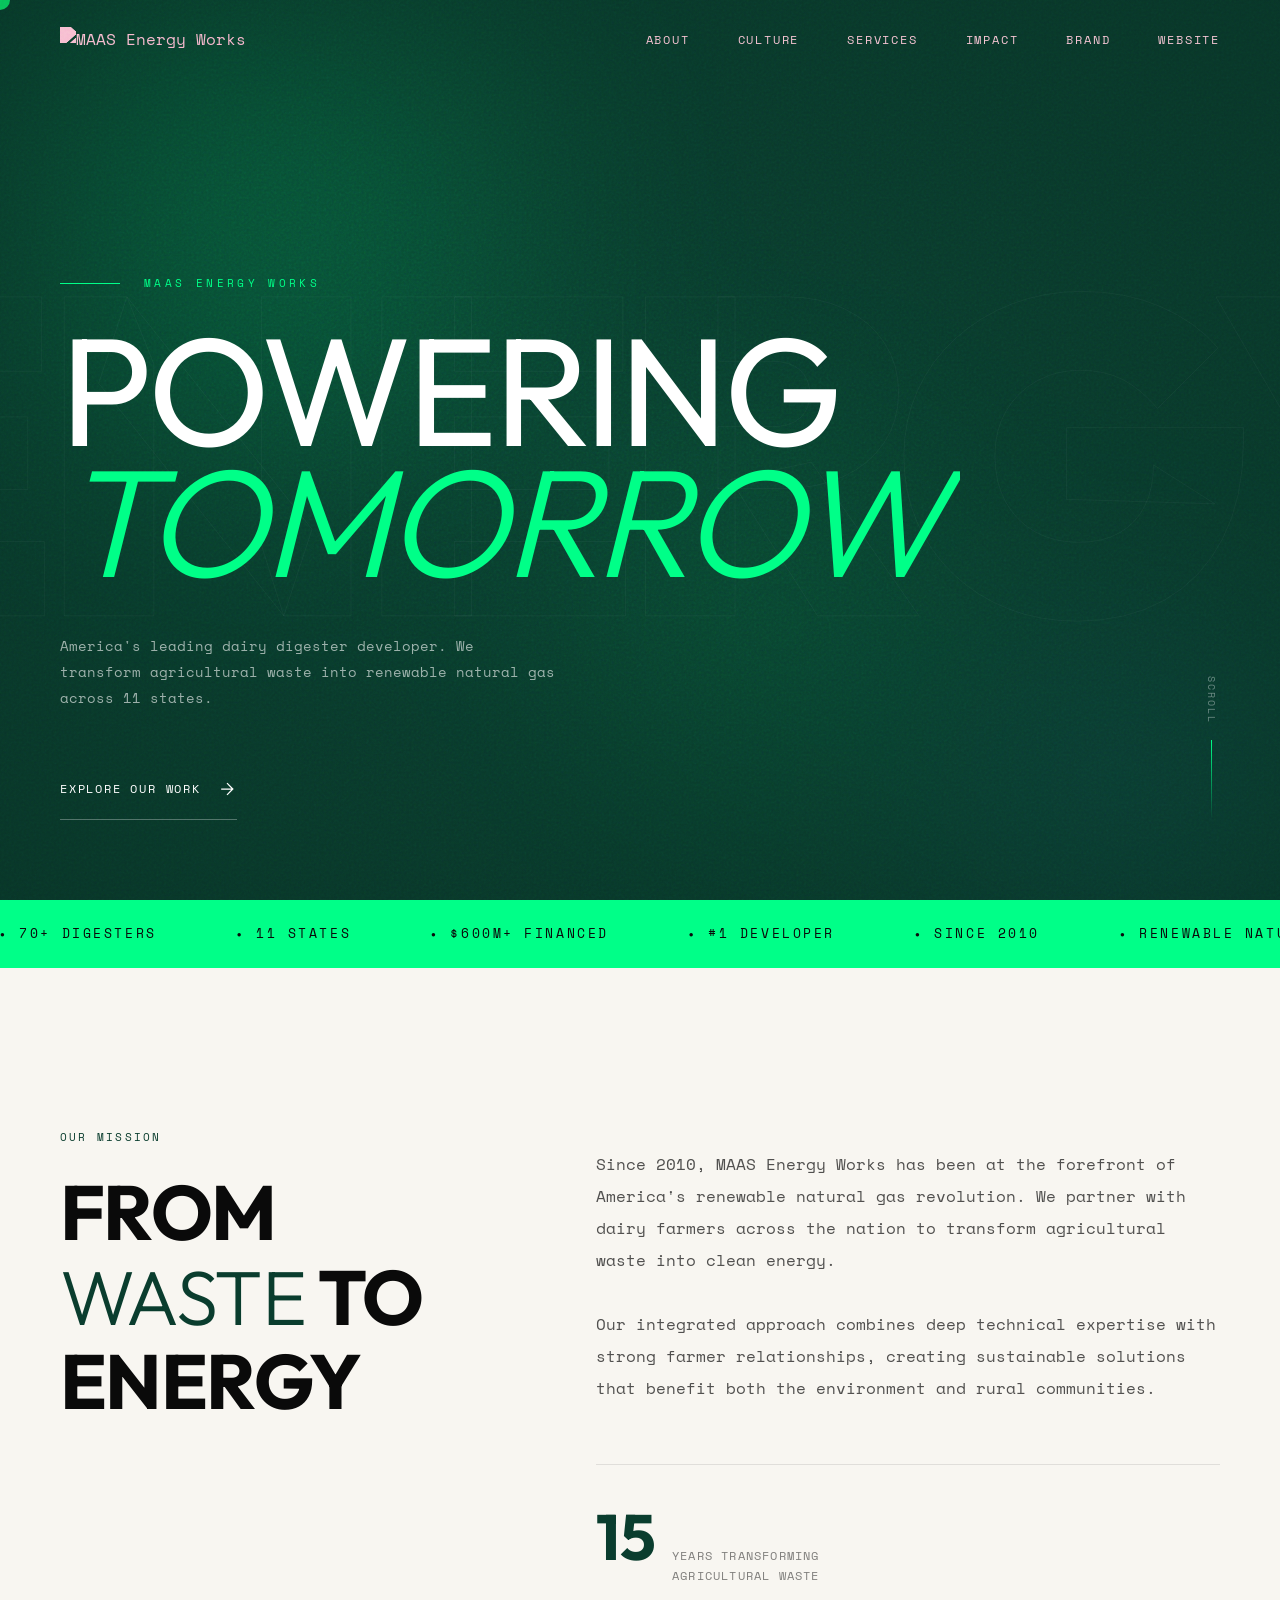
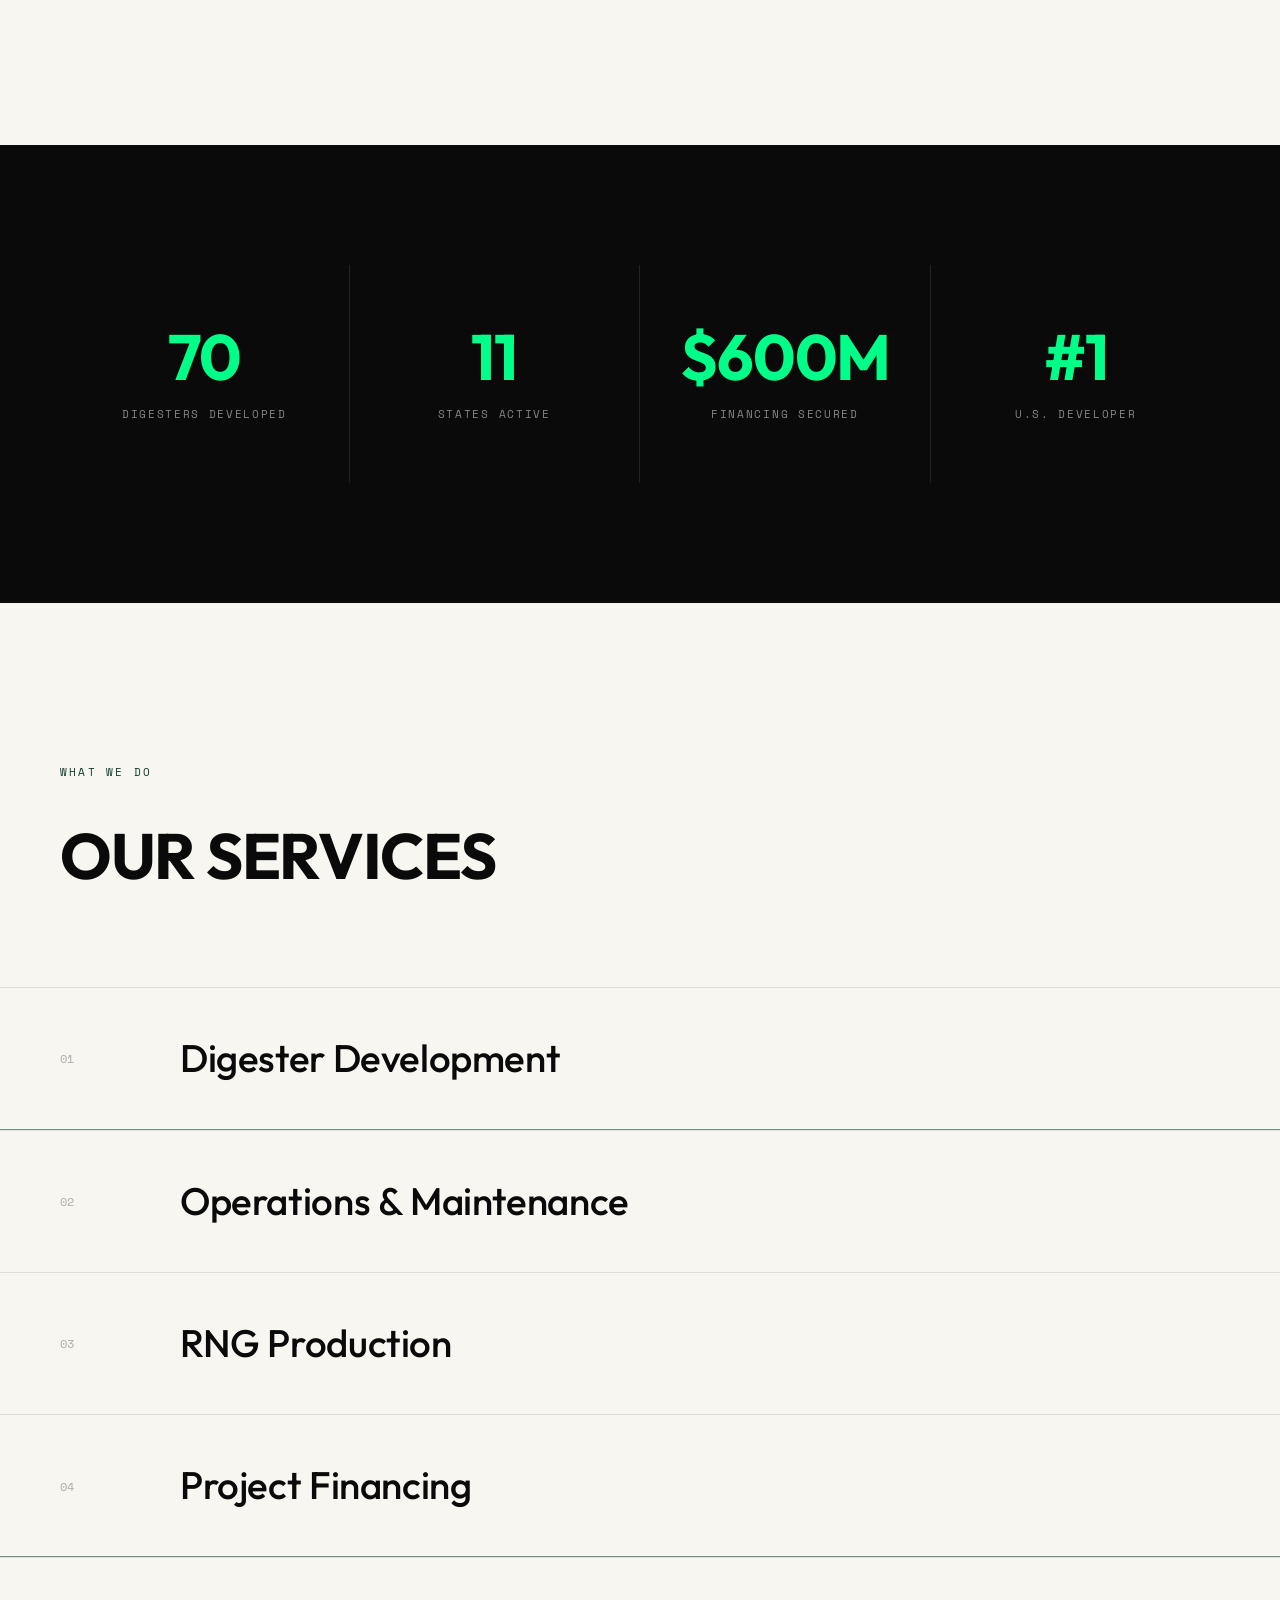
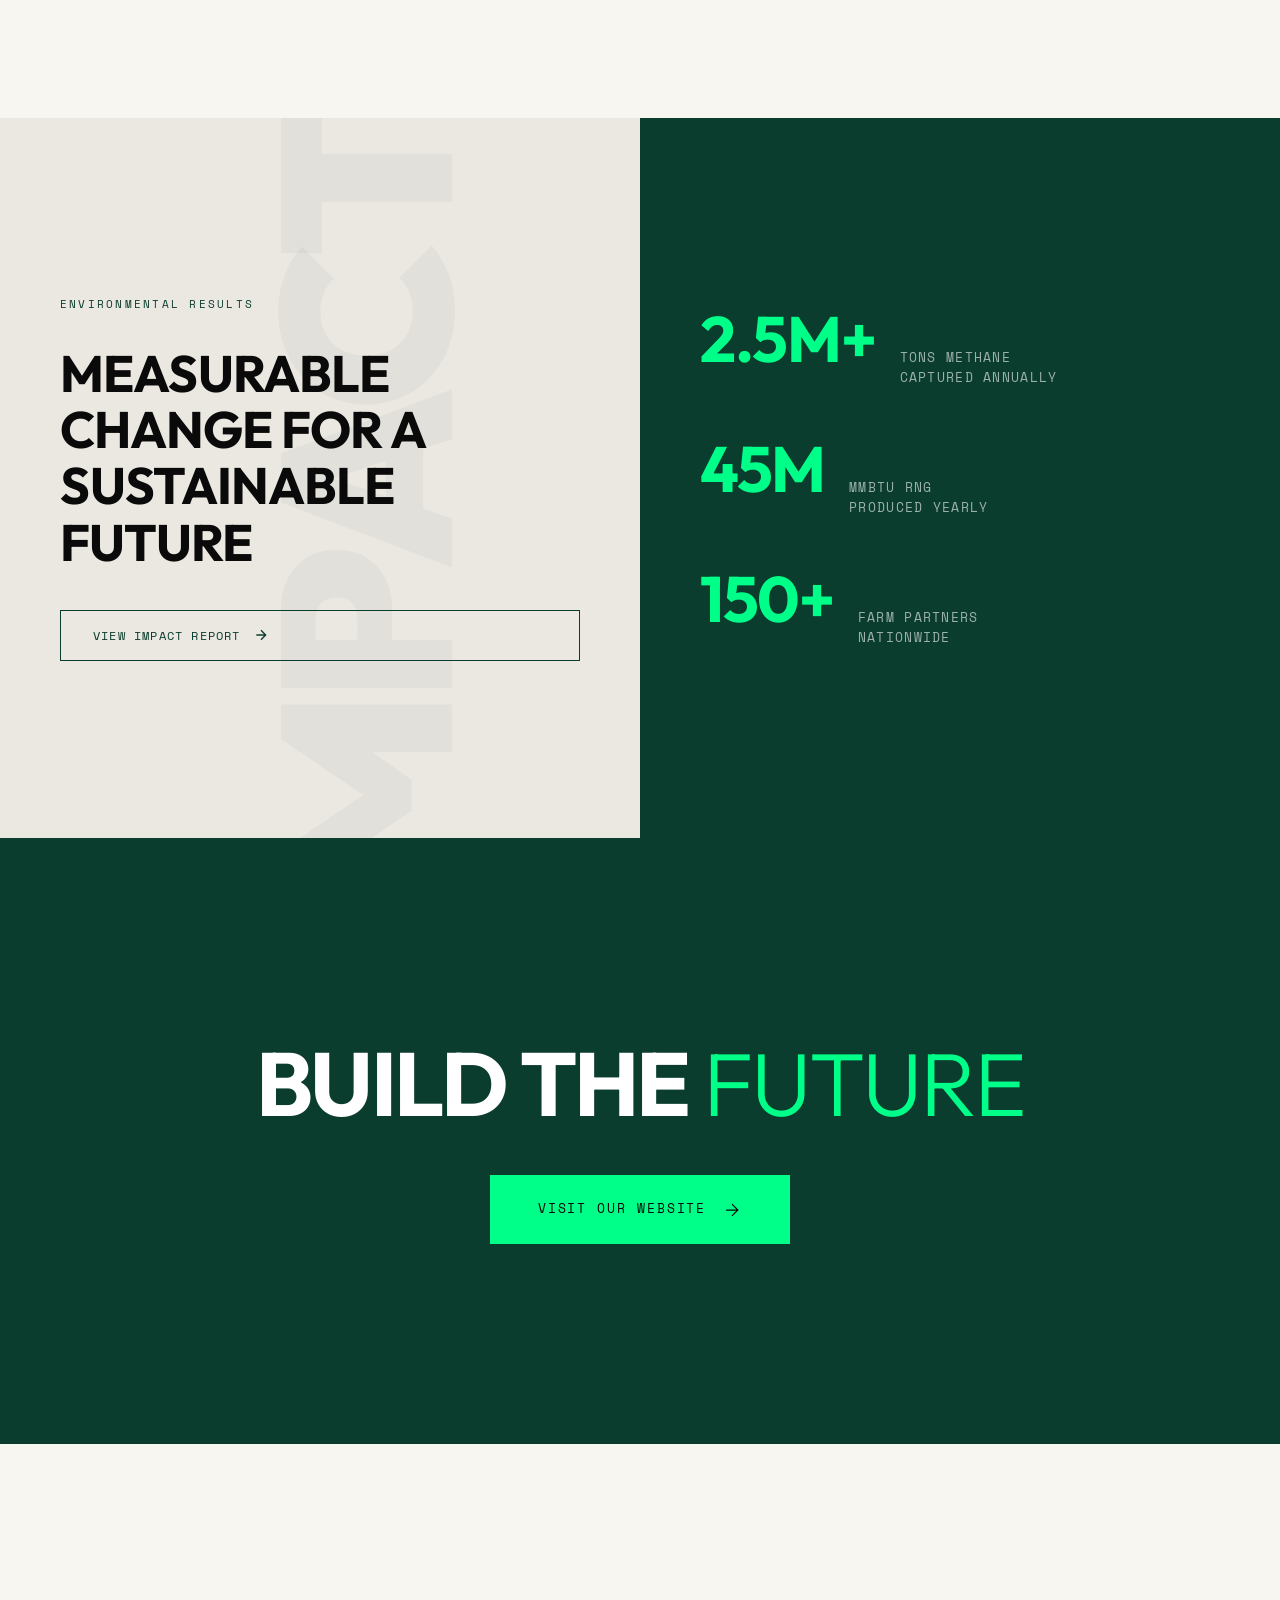
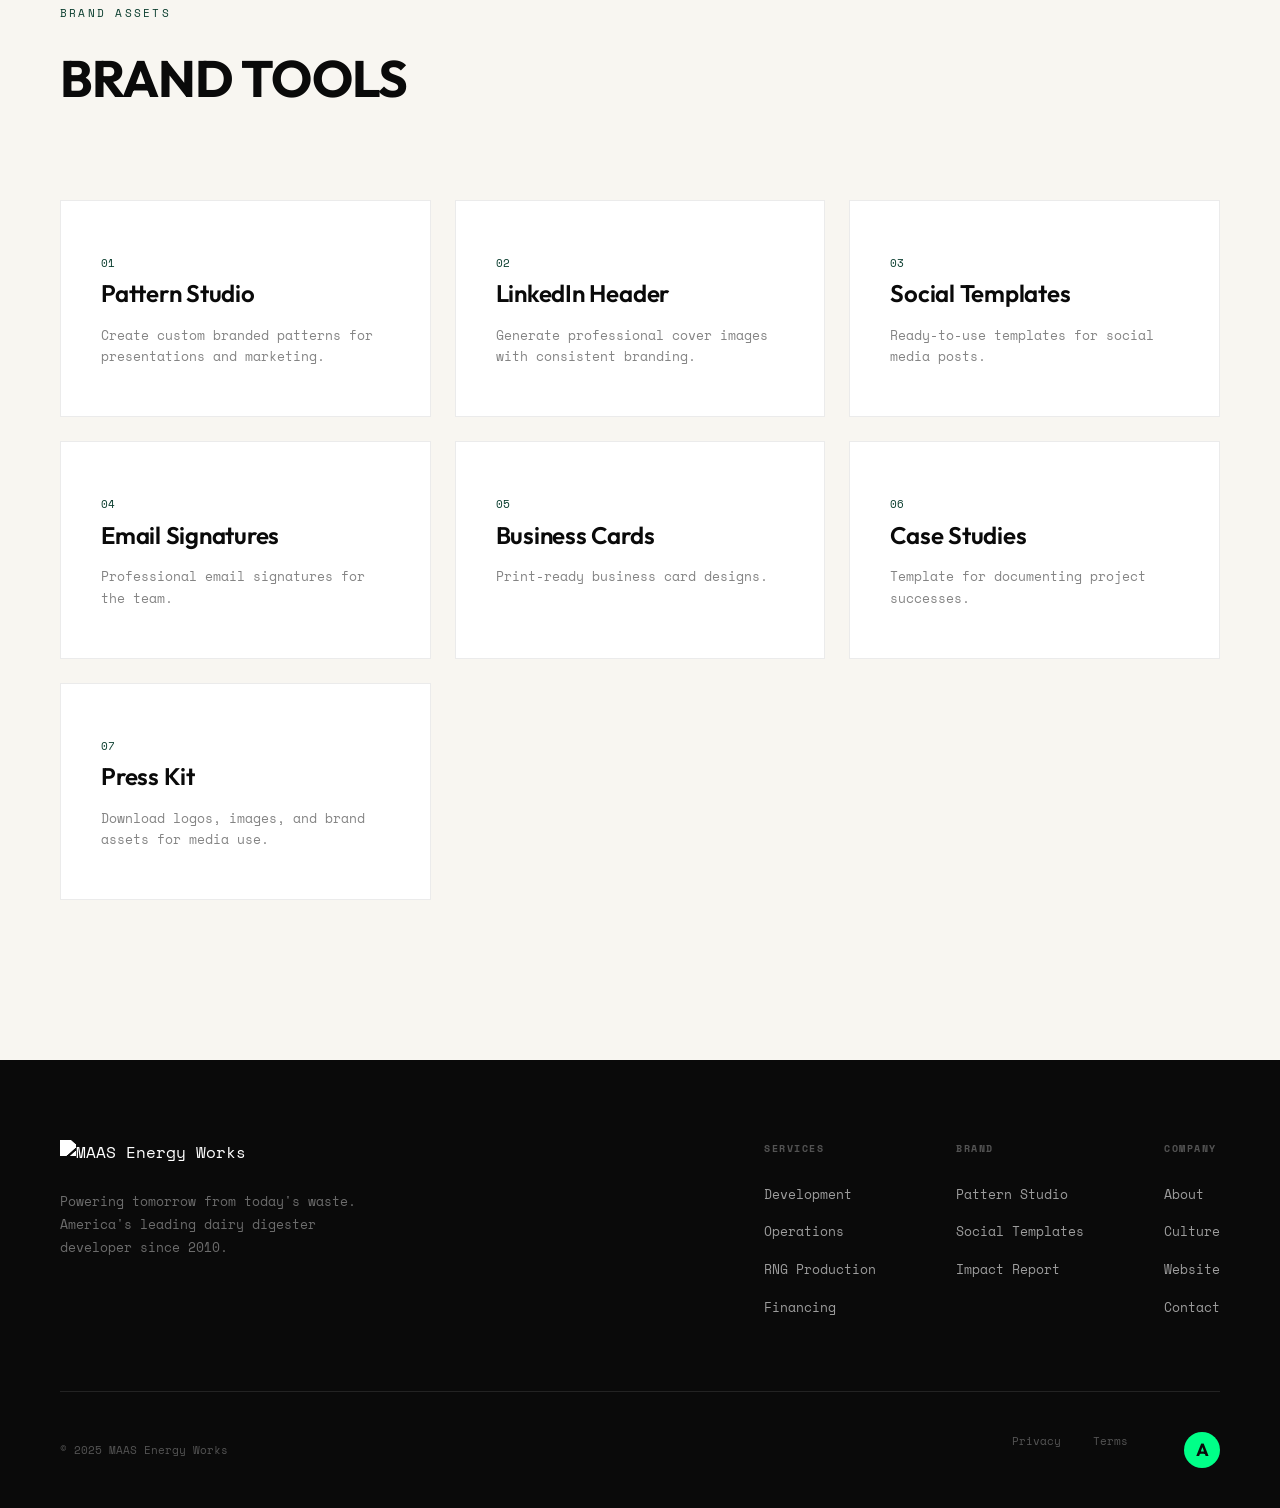
==== maas-energy-brand/index.html @ be1c3eb9 "Add designer badge and right-click protection - Added green "A" badge in footer that links to aaronc" ====
<!DOCTYPE html>
<html lang="en">
<head>
    <meta charset="UTF-8">
    <meta name="viewport" content="width=device-width, initial-scale=1.0">
    <title>MAAS Energy Works | Brand House</title>
    <meta name="description" content="MAAS Energy Works - America's leading dairy digester developer. Powering tomorrow from today's waste.">

    <!-- Fonts - Outfit for display, Space Mono for utility -->
    <link rel="preconnect" href="https://fonts.googleapis.com">
    <link rel="preconnect" href="https://fonts.gstatic.com" crossorigin>
    <link href="https://fonts.googleapis.com/css2?family=Outfit:wght@300;400;500;600;700;800;900&family=Space+Mono:wght@400;700&display=swap" rel="stylesheet">

    <link rel="icon" type="image/svg+xml" href="./assets/maas-icon.svg">

    <style>
        /* =====================
           CSS CUSTOM PROPERTIES
           ===================== */
        :root {
            /* Primary - Deep Forest Green */
            --forest: #0A3D2E;
            --forest-dark: #062A1F;
            --forest-light: #0D4D3A;

            /* Accent - Electric Green */
            --electric: #00FF88;
            --electric-dim: rgba(0, 255, 136, 0.15);

            /* Secondary - Sky/Teal */
            --sky: #0EA5E9;
            --teal: #14B8A6;
            --teal-dark: #0D9488;

            /* Industrial Greys */
            --steel: #64748B;
            --slate: #475569;
            --graphite: #334155;
            --charcoal: #1E293B;

            /* Neutrals */
            --cream: #F8F6F1;
            --cream-dark: #EBE8E1;
            --black: #0A0A0A;
            --white: #FFFFFF;
            --gray-100: #F1F5F9;
            --gray-200: #E2E8F0;
            --gray-300: #CBD5E1;

            /* Typography - Industrial Modern */
            --font-display: 'Outfit', -apple-system, BlinkMacSystemFont, sans-serif;
            --font-mono: 'Space Mono', 'Courier New', monospace;

            /* Spacing */
            --nav-height: 80px;
        }

        /* =====================
           RESET & BASE
           ===================== */
        *, *::before, *::after {
            box-sizing: border-box;
            margin: 0;
            padding: 0;
        }

        html {
            scroll-behavior: smooth;
            font-size: 16px;
        }

        body {
            font-family: var(--font-mono);
            background: var(--cream);
            color: var(--black);
            line-height: 1.6;
            overflow-x: hidden;
            cursor: none;
        }

        a {
            color: inherit;
            text-decoration: none;
            cursor: none;
        }

        button {
            cursor: none;
        }

        ::selection {
            background: var(--electric);
            color: var(--black);
        }

        /* =====================
           CUSTOM CURSOR
           ===================== */
        .cursor {
            position: fixed;
            width: 20px;
            height: 20px;
            background: var(--electric);
            border-radius: 50%;
            pointer-events: none;
            z-index: 9999;
            mix-blend-mode: difference;
            transition: transform 0.15s ease;
            transform: translate(-50%, -50%);
        }

        .cursor.hover {
            transform: translate(-50%, -50%) scale(3);
        }

        /* =====================
           NAVIGATION
           ===================== */
        .nav {
            position: fixed;
            top: 0;
            left: 0;
            right: 0;
            z-index: 1000;
            padding: 0 60px;
            height: var(--nav-height);
            display: flex;
            justify-content: space-between;
            align-items: center;
            mix-blend-mode: difference;
        }

        .nav-logo {
            height: 32px;
            width: auto;
            filter: brightness(0) invert(1);
        }

        .nav-links {
            display: flex;
            gap: 48px;
            align-items: center;
        }

        .nav-link {
            font-family: var(--font-mono);
            font-size: 0.75rem;
            text-transform: uppercase;
            letter-spacing: 0.15em;
            color: var(--white);
            transition: opacity 0.3s ease;
        }

        .nav-link:hover {
            opacity: 0.6;
        }

        /* =====================
           HERO SECTION
           ===================== */
        .hero {
            min-height: 100vh;
            background: var(--forest);
            position: relative;
            display: flex;
            flex-direction: column;
            justify-content: flex-end;
            padding: 0 60px 80px;
            overflow: hidden;
        }

        /* Animated gradient mesh layer */
        .hero-gradient-mesh {
            position: absolute;
            inset: 0;
            overflow: hidden;
            filter: blur(100px);
            opacity: 0.6;
        }

        .gradient-blob {
            position: absolute;
            border-radius: 50%;
            mix-blend-mode: screen;
        }

        .gradient-blob-1 {
            width: 60vw;
            height: 60vw;
            background: radial-gradient(circle, rgba(0, 255, 136, 0.4) 0%, transparent 70%);
            top: -20%;
            left: -10%;
            animation: blob-float-1 20s ease-in-out infinite;
        }

        .gradient-blob-2 {
            width: 50vw;
            height: 50vw;
            background: radial-gradient(circle, rgba(30, 127, 156, 0.35) 0%, transparent 70%);
            bottom: -30%;
            right: -15%;
            animation: blob-float-2 25s ease-in-out infinite;
        }

        .gradient-blob-3 {
            width: 40vw;
            height: 40vw;
            background: radial-gradient(circle, rgba(0, 200, 100, 0.25) 0%, transparent 70%);
            top: 40%;
            right: 20%;
            animation: blob-float-3 18s ease-in-out infinite;
        }

        @keyframes blob-float-1 {
            0%, 100% { transform: translate(0, 0) scale(1); }
            33% { transform: translate(10%, 15%) scale(1.1); }
            66% { transform: translate(-5%, 10%) scale(0.95); }
        }

        @keyframes blob-float-2 {
            0%, 100% { transform: translate(0, 0) scale(1); }
            33% { transform: translate(-15%, -10%) scale(1.05); }
            66% { transform: translate(10%, -5%) scale(1.1); }
        }

        @keyframes blob-float-3 {
            0%, 100% { transform: translate(0, 0) scale(1); }
            50% { transform: translate(-20%, 20%) scale(1.15); }
        }

        /* Noise grain overlay */
        .hero-noise {
            position: absolute;
            inset: 0;
            opacity: 0.35;
            pointer-events: none;
            background-image: url("data:image/svg+xml,%3Csvg viewBox='0 0 400 400' xmlns='http://www.w3.org/2000/svg'%3E%3Cfilter id='noiseFilter'%3E%3CfeTurbulence type='fractalNoise' baseFrequency='0.9' numOctaves='4' stitchTiles='stitch'/%3E%3C/filter%3E%3Crect width='100%25' height='100%25' filter='url(%23noiseFilter)'/%3E%3C/svg%3E");
            background-repeat: repeat;
            mix-blend-mode: overlay;
        }

        /* Vignette effect */
        .hero-vignette {
            position: absolute;
            inset: 0;
            background: radial-gradient(ellipse 80% 80% at 50% 50%, transparent 0%, rgba(6, 42, 31, 0.5) 100%);
            pointer-events: none;
        }

        /* Ghost watermark */
        .hero-ghost {
            position: absolute;
            top: 50%;
            left: 50%;
            transform: translate(-50%, -50%);
            font-family: var(--font-display);
            font-size: clamp(20rem, 35vw, 50rem);
            font-weight: 900;
            text-transform: uppercase;
            letter-spacing: -0.05em;
            color: transparent;
            -webkit-text-stroke: 1px rgba(255, 255, 255, 0.04);
            line-height: 0.8;
            pointer-events: none;
            user-select: none;
            white-space: nowrap;
        }

        /* Rotating gear icon */
        .hero-gear {
            position: absolute;
            top: 50%;
            right: -10%;
            width: 70vw;
            max-width: 800px;
            height: auto;
            transform: translateY(-50%);
            opacity: 0.06;
            pointer-events: none;
            will-change: transform;
            transition: transform 0.1s linear;
        }

        .hero-content {
            position: relative;
            z-index: 2;
            max-width: 900px;
        }

        .hero-eyebrow {
            font-family: var(--font-mono);
            font-size: 0.7rem;
            text-transform: uppercase;
            letter-spacing: 0.3em;
            color: var(--electric);
            margin-bottom: 32px;
            display: flex;
            align-items: center;
            gap: 24px;
        }

        .hero-eyebrow::before {
            content: '';
            width: 60px;
            height: 1px;
            background: var(--electric);
        }

        .hero-title {
            font-family: var(--font-display);
            font-size: clamp(4rem, 12vw, 14rem);
            font-weight: 400;
            line-height: 0.85;
            color: var(--white);
            margin-bottom: 48px;
            letter-spacing: -0.03em;
        }

        .hero-title em {
            font-style: italic;
            font-weight: 300;
            color: var(--electric);
        }

        .hero-title .line {
            display: block;
            overflow: hidden;
        }

        .hero-title .line span {
            display: block;
            transform: translateY(100%);
            animation: hero-reveal 1.2s cubic-bezier(0.16, 1, 0.3, 1) forwards;
        }

        .hero-title .line:nth-child(2) span { animation-delay: 0.1s; }
        .hero-title .line:nth-child(3) span { animation-delay: 0.2s; }

        @keyframes hero-reveal {
            to { transform: translateY(0); }
        }

        .hero-meta {
            display: flex;
            gap: 80px;
            margin-top: 48px;
        }

        .hero-meta-item {
            display: flex;
            flex-direction: column;
            gap: 8px;
        }

        .hero-meta-label {
            font-family: var(--font-mono);
            font-size: 0.65rem;
            letter-spacing: 0.2em;
            text-transform: uppercase;
            color: rgba(255, 255, 255, 0.4);
        }

        .hero-meta-value {
            font-family: var(--font-display);
            font-size: 1.5rem;
            font-style: italic;
            color: var(--white);
        }

        .hero-scroll {
            position: absolute;
            right: 60px;
            bottom: 80px;
            writing-mode: vertical-rl;
            display: flex;
            align-items: center;
            gap: 16px;
            font-family: var(--font-mono);
            font-size: 0.65rem;
            letter-spacing: 0.2em;
            text-transform: uppercase;
            color: rgba(255, 255, 255, 0.4);
            z-index: 2;
        }

        .hero-scroll-line {
            width: 1px;
            height: 80px;
            background: linear-gradient(to bottom, var(--electric), transparent);
            animation: scroll-line 2s infinite;
        }

        @keyframes scroll-line {
            0%, 100% { opacity: 0.3; transform: scaleY(0.5); transform-origin: top; }
            50% { opacity: 1; transform: scaleY(1); }
        }

        .hero-subtitle {
            font-family: var(--font-mono);
            font-size: 0.9rem;
            color: rgba(255, 255, 255, 0.6);
            max-width: 500px;
            line-height: 1.8;
            margin-bottom: 48px;
        }

        .hero-cta {
            display: inline-flex;
            align-items: center;
            gap: 16px;
            font-family: var(--font-mono);
            font-size: 0.75rem;
            text-transform: uppercase;
            letter-spacing: 0.15em;
            color: var(--white);
            padding: 20px 0;
            border-bottom: 1px solid rgba(255, 255, 255, 0.3);
            transition: all 0.3s ease;
        }

        .hero-cta:hover {
            border-color: var(--electric);
            color: var(--electric);
        }

        .hero-cta svg {
            transition: transform 0.3s ease;
        }

        .hero-cta:hover svg {
            transform: translateX(8px);
        }

        /* =====================
           MARQUEE
           ===================== */
        .marquee-section {
            background: var(--electric);
            padding: 24px 0;
            overflow: hidden;
        }

        .marquee {
            display: flex;
            animation: marquee 30s linear infinite;
        }

        .marquee-content {
            display: flex;
            align-items: center;
            gap: 80px;
            flex-shrink: 0;
            padding-right: 80px;
        }

        .marquee-item {
            font-family: var(--font-mono);
            font-size: 0.8rem;
            text-transform: uppercase;
            letter-spacing: 0.2em;
            color: var(--black);
            white-space: nowrap;
            display: flex;
            align-items: center;
            gap: 12px;
        }

        .marquee-item::before {
            content: '●';
            font-size: 0.5rem;
        }

        @keyframes marquee {
            0% { transform: translateX(0); }
            100% { transform: translateX(-50%); }
        }

        /* =====================
           MANIFESTO SECTION
           ===================== */
        .manifesto-section {
            background: var(--cream);
            padding: 160px 60px;
        }

        .manifesto-grid {
            display: grid;
            grid-template-columns: 1fr 1.5fr;
            gap: 120px;
            max-width: 1400px;
            margin: 0 auto;
        }

        .manifesto-label {
            font-family: var(--font-mono);
            font-size: 0.7rem;
            text-transform: uppercase;
            letter-spacing: 0.2em;
            color: var(--forest);
            margin-bottom: 24px;
        }

        .manifesto-title {
            font-family: var(--font-display);
            font-size: clamp(3rem, 6vw, 5rem);
            font-weight: 700;
            line-height: 1.1;
            color: var(--black);
            text-transform: uppercase;
            letter-spacing: -0.02em;
        }

        .manifesto-title em {
            font-style: normal;
            font-weight: 300;
            color: var(--forest);
        }

        .manifesto-content {
            padding-top: 20px;
        }

        .manifesto-text {
            font-family: var(--font-mono);
            font-size: 1rem;
            line-height: 2;
            color: rgba(10, 10, 10, 0.7);
            margin-bottom: 32px;
        }

        .manifesto-stat {
            display: flex;
            align-items: baseline;
            gap: 16px;
            margin-top: 60px;
            padding-top: 40px;
            border-top: 1px solid rgba(10, 10, 10, 0.1);
        }

        .manifesto-stat-number {
            font-family: var(--font-display);
            font-size: 4rem;
            font-weight: 700;
            color: var(--forest);
            line-height: 1;
        }

        .manifesto-stat-label {
            font-family: var(--font-mono);
            font-size: 0.75rem;
            text-transform: uppercase;
            letter-spacing: 0.1em;
            color: rgba(10, 10, 10, 0.5);
        }

        /* =====================
           STATS SECTION (BLACK)
           ===================== */
        .stats-section {
            background: var(--black);
            padding: 120px 60px;
        }

        .stats-grid {
            display: grid;
            grid-template-columns: repeat(4, 1fr);
            gap: 1px;
            background: rgba(255, 255, 255, 0.1);
            max-width: 1400px;
            margin: 0 auto;
        }

        .stat-item {
            background: var(--black);
            padding: 60px 40px;
            text-align: center;
        }

        .stat-number {
            font-family: var(--font-display);
            font-size: clamp(3rem, 5vw, 5rem);
            font-weight: 700;
            color: var(--electric);
            line-height: 1;
            margin-bottom: 16px;
            letter-spacing: -0.02em;
        }

        .stat-label {
            font-family: var(--font-mono);
            font-size: 0.7rem;
            text-transform: uppercase;
            letter-spacing: 0.15em;
            color: rgba(255, 255, 255, 0.5);
        }

        /* =====================
           SERVICES SECTION
           ===================== */
        .services-section {
            background: var(--cream);
            padding: 160px 0;
        }

        .services-header {
            padding: 0 60px;
            margin-bottom: 80px;
            max-width: 1400px;
            margin-left: auto;
            margin-right: auto;
        }

        .services-label {
            font-family: var(--font-mono);
            font-size: 0.7rem;
            text-transform: uppercase;
            letter-spacing: 0.2em;
            color: var(--forest);
            margin-bottom: 24px;
        }

        .services-title {
            font-family: var(--font-display);
            font-size: clamp(2.5rem, 5vw, 4rem);
            font-weight: 700;
            color: var(--black);
            text-transform: uppercase;
            letter-spacing: -0.02em;
        }

        .service-row {
            display: grid;
            grid-template-columns: 80px 1fr auto;
            align-items: center;
            gap: 40px;
            padding: 40px 60px;
            border-top: 1px solid rgba(10, 10, 10, 0.1);
            transition: all 0.4s ease;
            position: relative;
            overflow: hidden;
        }

        .service-row::before {
            content: '';
            position: absolute;
            inset: 0;
            background: var(--forest);
            transform: translateY(100%);
            transition: transform 0.4s ease;
            z-index: 0;
        }

        .service-row:hover::before {
            transform: translateY(0);
        }

        .service-row > * {
            position: relative;
            z-index: 1;
        }

        .service-row:last-child {
            border-bottom: 1px solid rgba(10, 10, 10, 0.1);
        }

        .service-number {
            font-family: var(--font-mono);
            font-size: 0.75rem;
            color: rgba(10, 10, 10, 0.3);
            transition: color 0.4s ease;
        }

        .service-row:hover .service-number {
            color: var(--electric);
        }

        .service-name {
            font-family: var(--font-display);
            font-size: clamp(1.5rem, 3vw, 2.5rem);
            font-weight: 500;
            transition: color 0.4s ease;
            letter-spacing: -0.01em;
        }

        .service-row:hover .service-name {
            color: var(--white);
        }

        .service-arrow {
            width: 48px;
            height: 48px;
            border: 1px solid rgba(10, 10, 10, 0.2);
            border-radius: 50%;
            display: flex;
            align-items: center;
            justify-content: center;
            opacity: 0;
            transform: translateX(-20px);
            transition: all 0.4s ease;
        }

        .service-row:hover .service-arrow {
            opacity: 1;
            transform: translateX(0);
            border-color: var(--electric);
            color: var(--electric);
        }

        /* =====================
           IMPACT SPLIT SECTION
           ===================== */
        .impact-section {
            display: grid;
            grid-template-columns: 1fr 1fr;
            min-height: 80vh;
        }

        .impact-left {
            background: var(--cream-dark);
            padding: 120px 60px;
            display: flex;
            flex-direction: column;
            justify-content: center;
            position: relative;
            overflow: hidden;
        }

        .impact-ghost {
            position: absolute;
            top: 50%;
            left: -10%;
            transform: translateY(-50%) rotate(-90deg);
            font-family: var(--font-display);
            font-size: 15rem;
            font-weight: 900;
            text-transform: uppercase;
            letter-spacing: -0.05em;
            color: rgba(10, 61, 46, 0.04);
            white-space: nowrap;
            pointer-events: none;
        }

        .impact-label {
            font-family: var(--font-mono);
            font-size: 0.7rem;
            text-transform: uppercase;
            letter-spacing: 0.2em;
            color: var(--forest);
            margin-bottom: 32px;
            position: relative;
        }

        .impact-title {
            font-family: var(--font-display);
            font-size: clamp(2.5rem, 4vw, 4rem);
            font-weight: 700;
            line-height: 1.1;
            color: var(--black);
            max-width: 400px;
            position: relative;
            text-transform: uppercase;
            letter-spacing: -0.02em;
        }

        .impact-right {
            background: var(--forest);
            padding: 120px 60px;
            display: flex;
            flex-direction: column;
            justify-content: center;
        }

        .impact-stats {
            display: flex;
            flex-direction: column;
            gap: 48px;
        }

        .impact-stat {
            display: flex;
            align-items: baseline;
            gap: 24px;
        }

        .impact-stat-number {
            font-family: var(--font-display);
            font-size: clamp(3rem, 5vw, 5rem);
            font-weight: 700;
            color: var(--electric);
            line-height: 1;
            letter-spacing: -0.02em;
        }

        .impact-stat-text {
            font-family: var(--font-mono);
            font-size: 0.8rem;
            color: rgba(255, 255, 255, 0.6);
            text-transform: uppercase;
            letter-spacing: 0.1em;
        }

        .impact-button {
            display: inline-flex;
            align-items: center;
            gap: 12px;
            margin-top: 40px;
            padding: 16px 32px;
            background: transparent;
            border: 1px solid var(--forest);
            font-family: var(--font-mono);
            font-size: 0.75rem;
            text-transform: uppercase;
            letter-spacing: 0.1em;
            color: var(--forest);
            cursor: none;
            transition: all 0.3s ease;
        }

        .impact-button:hover {
            background: var(--forest);
            color: var(--white);
        }

        .impact-button svg {
            transition: transform 0.3s ease;
        }

        .impact-button:hover svg {
            transform: translateX(4px);
        }

        /* Impact Report Modal */
        .modal-overlay {
            position: fixed;
            inset: 0;
            background: rgba(10, 10, 10, 0.9);
            backdrop-filter: blur(8px);
            z-index: 2000;
            opacity: 0;
            visibility: hidden;
            transition: opacity 0.3s ease, visibility 0.3s ease;
            display: flex;
            align-items: center;
            justify-content: center;
            padding: 40px;
        }

        .modal-overlay.active {
            opacity: 1;
            visibility: visible;
        }

        .modal-content {
            background: var(--cream);
            max-width: 600px;
            width: 100%;
            padding: 60px;
            position: relative;
            transform: translateY(20px) scale(0.98);
            transition: transform 0.3s cubic-bezier(0.16, 1, 0.3, 1);
        }

        .modal-overlay.active .modal-content {
            transform: translateY(0) scale(1);
        }

        .modal-close {
            position: absolute;
            top: 24px;
            right: 24px;
            width: 40px;
            height: 40px;
            background: transparent;
            border: 1px solid rgba(10, 10, 10, 0.1);
            display: flex;
            align-items: center;
            justify-content: center;
            cursor: none;
            transition: all 0.2s ease;
        }

        .modal-close:hover {
            background: var(--forest);
            border-color: var(--forest);
            color: var(--white);
        }

        .modal-label {
            font-family: var(--font-mono);
            font-size: 0.7rem;
            text-transform: uppercase;
            letter-spacing: 0.2em;
            color: var(--forest);
            margin-bottom: 16px;
        }

        .modal-title {
            font-family: var(--font-display);
            font-size: 2rem;
            font-weight: 700;
            color: var(--black);
            margin-bottom: 24px;
            text-transform: uppercase;
            letter-spacing: -0.02em;
        }

        .modal-text {
            font-family: var(--font-mono);
            font-size: 0.9rem;
            line-height: 1.8;
            color: rgba(10, 10, 10, 0.6);
        }

        .modal-demo-badge {
            display: inline-block;
            margin-top: 32px;
            padding: 8px 16px;
            background: var(--electric-dim);
            font-family: var(--font-mono);
            font-size: 0.7rem;
            text-transform: uppercase;
            letter-spacing: 0.1em;
            color: var(--forest);
        }

        /* =====================
           CTA SECTION
           ===================== */
        .cta-section {
            background: var(--forest);
            padding: 200px 60px;
            position: relative;
            overflow: hidden;
        }

        /* Giant background logo */
        .cta-logo-bg {
            position: absolute;
            top: 50%;
            left: 50%;
            transform: translate(-50%, -50%);
            width: 140%;
            max-width: none;
            opacity: 0.04;
            filter: grayscale(100%) brightness(10);
            pointer-events: none;
        }

        .cta-content {
            position: relative;
            z-index: 2;
            text-align: center;
            max-width: 800px;
            margin: 0 auto;
        }

        .cta-title {
            font-family: var(--font-display);
            font-size: clamp(3rem, 7vw, 8rem);
            font-weight: 700;
            line-height: 1;
            color: var(--white);
            margin-bottom: 48px;
            text-transform: uppercase;
            letter-spacing: -0.03em;
        }

        .cta-title em {
            font-style: normal;
            font-weight: 300;
            color: var(--electric);
        }

        .cta-button {
            display: inline-flex;
            align-items: center;
            gap: 16px;
            font-family: var(--font-mono);
            font-size: 0.8rem;
            text-transform: uppercase;
            letter-spacing: 0.15em;
            color: var(--black);
            background: var(--electric);
            padding: 24px 48px;
            transition: all 0.3s ease;
        }

        .cta-button:hover {
            background: var(--white);
        }

        .cta-button svg {
            transition: transform 0.3s ease;
        }

        .cta-button:hover svg {
            transform: translateX(8px);
        }

        /* =====================
           BRAND TOOLS SECTION
           ===================== */
        .tools-section {
            background: var(--cream);
            padding: 160px 60px;
        }

        .tools-header {
            display: flex;
            justify-content: space-between;
            align-items: flex-end;
            max-width: 1400px;
            margin: 0 auto 80px;
        }

        .tools-label {
            font-family: var(--font-mono);
            font-size: 0.7rem;
            text-transform: uppercase;
            letter-spacing: 0.2em;
            color: var(--forest);
            margin-bottom: 16px;
        }

        .tools-title {
            font-family: var(--font-display);
            font-size: clamp(2rem, 4vw, 3.5rem);
            font-weight: 700;
            color: var(--black);
            text-transform: uppercase;
            letter-spacing: -0.02em;
        }

        .tools-grid {
            display: grid;
            grid-template-columns: repeat(3, 1fr);
            gap: 24px;
            max-width: 1400px;
            margin: 0 auto;
        }

        .tool-card {
            background: var(--white);
            padding: 48px 40px;
            border: 1px solid rgba(10, 10, 10, 0.08);
            transition: all 0.3s ease;
            display: block;
        }

        .tool-card:hover {
            border-color: var(--forest);
            transform: translateY(-4px);
            box-shadow: 0 20px 60px rgba(10, 61, 46, 0.1);
        }

        .tool-number {
            font-family: var(--font-mono);
            font-size: 0.7rem;
            color: var(--forest);
            margin-bottom: 24px;
        }

        .tool-name {
            font-family: var(--font-display);
            font-size: 1.5rem;
            font-weight: 600;
            color: var(--black);
            margin-bottom: 12px;
            letter-spacing: -0.01em;
        }

        .tool-desc {
            font-family: var(--font-mono);
            font-size: 0.8rem;
            color: rgba(10, 10, 10, 0.5);
            line-height: 1.7;
        }

        /* =====================
           FOOTER
           ===================== */
        .footer {
            background: var(--black);
            padding: 80px 60px 40px;
        }

        .footer-content {
            max-width: 1400px;
            margin: 0 auto;
            display: flex;
            justify-content: space-between;
            align-items: flex-start;
            padding-bottom: 60px;
            border-bottom: 1px solid rgba(255, 255, 255, 0.1);
        }

        .footer-brand {
            max-width: 300px;
        }

        .footer-logo {
            height: 40px;
            margin-bottom: 24px;
            filter: brightness(0) invert(1);
        }

        .footer-tagline {
            font-family: var(--font-mono);
            font-size: 0.8rem;
            color: rgba(255, 255, 255, 0.4);
            line-height: 1.8;
        }

        .footer-links {
            display: flex;
            gap: 80px;
        }

        .footer-column h4 {
            font-family: var(--font-mono);
            font-size: 0.65rem;
            text-transform: uppercase;
            letter-spacing: 0.15em;
            color: rgba(255, 255, 255, 0.3);
            margin-bottom: 24px;
        }

        .footer-column ul {
            list-style: none;
        }

        .footer-column li {
            margin-bottom: 12px;
        }

        .footer-column a {
            font-family: var(--font-mono);
            font-size: 0.8rem;
            color: rgba(255, 255, 255, 0.6);
            transition: color 0.3s ease;
        }

        .footer-column a:hover {
            color: var(--electric);
        }

        .footer-bottom {
            max-width: 1400px;
            margin: 0 auto;
            padding-top: 40px;
            display: flex;
            justify-content: space-between;
            align-items: center;
        }

        .footer-copyright {
            font-family: var(--font-mono);
            font-size: 0.7rem;
            color: rgba(255, 255, 255, 0.3);
        }

        .footer-legal {
            display: flex;
            gap: 32px;
        }

        .footer-legal a {
            font-family: var(--font-mono);
            font-size: 0.7rem;
            color: rgba(255, 255, 255, 0.3);
            transition: color 0.3s ease;
        }

        .footer-legal a:hover {
            color: var(--white);
        }

        /* Designer Badge */
        .designer-badge {
            position: relative;
            display: inline-flex;
            align-items: center;
            justify-content: center;
            width: 36px;
            height: 36px;
            background: var(--electric);
            border-radius: 50%;
            margin-left: 24px;
            cursor: none;
            transition: transform 0.3s ease, box-shadow 0.3s ease;
        }

        .designer-badge:hover {
            transform: scale(1.1);
            box-shadow: 0 0 20px rgba(0, 255, 136, 0.4);
        }

        .designer-badge-letter {
            font-family: var(--font-display);
            font-size: 1.1rem;
            font-weight: 700;
            color: var(--black);
            display: inline-block;
            transition: transform 0.6s cubic-bezier(0.16, 1, 0.3, 1);
        }

        .designer-badge:hover .designer-badge-letter {
            transform: rotate(360deg);
        }

        .designer-badge-tooltip {
            position: absolute;
            bottom: calc(100% + 12px);
            left: 50%;
            transform: translateX(-50%) translateY(8px);
            background: var(--charcoal);
            padding: 10px 16px;
            border-radius: 6px;
            white-space: nowrap;
            opacity: 0;
            visibility: hidden;
            transition: all 0.2s ease;
            pointer-events: none;
        }

        .designer-badge-tooltip::after {
            content: '';
            position: absolute;
            top: 100%;
            left: 50%;
            transform: translateX(-50%);
            border: 6px solid transparent;
            border-top-color: var(--charcoal);
        }

        .designer-badge:hover .designer-badge-tooltip {
            opacity: 1;
            visibility: visible;
            transform: translateX(-50%) translateY(0);
        }

        .designer-badge-tooltip span {
            font-family: var(--font-mono);
            font-size: 0.7rem;
            color: rgba(255, 255, 255, 0.8);
            letter-spacing: 0.05em;
        }

        /* Custom Right-Click Context Menu */
        .custom-context-menu {
            position: fixed;
            background: var(--charcoal);
            border: 1px solid rgba(255, 255, 255, 0.1);
            border-radius: 8px;
            padding: 20px 24px;
            z-index: 3000;
            opacity: 0;
            visibility: hidden;
            transform: scale(0.95);
            transition: all 0.15s ease;
            box-shadow: 0 10px 40px rgba(0, 0, 0, 0.4);
            min-width: 220px;
        }

        .custom-context-menu.active {
            opacity: 1;
            visibility: visible;
            transform: scale(1);
        }

        .context-menu-title {
            font-family: var(--font-mono);
            font-size: 0.65rem;
            text-transform: uppercase;
            letter-spacing: 0.15em;
            color: var(--electric);
            margin-bottom: 12px;
        }

        .context-menu-name {
            font-family: var(--font-display);
            font-size: 1.1rem;
            font-weight: 600;
            color: var(--white);
            margin-bottom: 8px;
        }

        .context-menu-email {
            font-family: var(--font-mono);
            font-size: 0.75rem;
            color: rgba(255, 255, 255, 0.5);
        }

        .context-menu-email a {
            color: rgba(255, 255, 255, 0.5);
            transition: color 0.2s ease;
        }

        .context-menu-email a:hover {
            color: var(--electric);
        }

        /* =====================
           ANIMATIONS - Snappy & Modern
           ===================== */

        /* Base fade-up with snappy easing */
        .fade-up {
            opacity: 0;
            transform: translateY(40px);
            transition: opacity 0.5s cubic-bezier(0.16, 1, 0.3, 1),
                        transform 0.5s cubic-bezier(0.16, 1, 0.3, 1);
        }

        .fade-up.visible {
            opacity: 1;
            transform: translateY(0);
        }

        /* Staggered children animation */
        .stagger-children > * {
            opacity: 0;
            transform: translateY(30px);
            transition: opacity 0.4s cubic-bezier(0.16, 1, 0.3, 1),
                        transform 0.4s cubic-bezier(0.16, 1, 0.3, 1);
        }

        .stagger-children.visible > *:nth-child(1) { transition-delay: 0s; }
        .stagger-children.visible > *:nth-child(2) { transition-delay: 0.08s; }
        .stagger-children.visible > *:nth-child(3) { transition-delay: 0.16s; }
        .stagger-children.visible > *:nth-child(4) { transition-delay: 0.24s; }
        .stagger-children.visible > *:nth-child(5) { transition-delay: 0.32s; }
        .stagger-children.visible > *:nth-child(6) { transition-delay: 0.4s; }

        .stagger-children.visible > * {
            opacity: 1;
            transform: translateY(0);
        }

        /* Scale in animation */
        .scale-in {
            opacity: 0;
            transform: scale(0.95);
            transition: opacity 0.5s cubic-bezier(0.16, 1, 0.3, 1),
                        transform 0.5s cubic-bezier(0.16, 1, 0.3, 1);
        }

        .scale-in.visible {
            opacity: 1;
            transform: scale(1);
        }

        /* Slide in from left */
        .slide-left {
            opacity: 0;
            transform: translateX(-40px);
            transition: opacity 0.5s cubic-bezier(0.16, 1, 0.3, 1),
                        transform 0.5s cubic-bezier(0.16, 1, 0.3, 1);
        }

        .slide-left.visible {
            opacity: 1;
            transform: translateX(0);
        }

        /* Parallax elements */
        .parallax {
            will-change: transform;
            transition: transform 0.1s linear;
        }

        /* Hero parallax layers */
        .hero-ghost {
            will-change: transform;
        }

        .hero-logo-ghost {
            will-change: transform;
        }

        /* Smooth counter animation */
        .stat-number, .impact-stat-number, .manifesto-stat-number {
            transition: color 0.3s ease;
        }

        /* =====================
           RESPONSIVE
           ===================== */
        @media (max-width: 1024px) {
            .nav { padding: 0 40px; }
            .hero { padding: 0 40px 60px; }
            .hero-meta { flex-direction: column; gap: 32px; }
            .hero-scroll { right: 40px; }
            .manifesto-section { padding: 100px 40px; }
            .manifesto-grid { grid-template-columns: 1fr; gap: 60px; }
            .stats-grid { grid-template-columns: repeat(2, 1fr); }
            .services-header { padding: 0 40px; }
            .service-row { padding: 32px 40px; }
            .impact-section { grid-template-columns: 1fr; }
            .cta-section { padding: 120px 40px; }
            .tools-section { padding: 100px 40px; }
            .tools-grid { grid-template-columns: repeat(2, 1fr); }
            .footer { padding: 60px 40px 30px; }
        }

        @media (max-width: 768px) {
            body { cursor: auto; }
            .cursor { display: none; }

            .nav { padding: 0 24px; height: 60px; }
            .nav-links { display: none; }

            .hero { padding: 0 24px 60px; min-height: 90vh; }
            .hero-title { font-size: clamp(3rem, 15vw, 6rem); }
            .hero-ghost { display: none; }
            .hero-gear { opacity: 0.04; width: 100vw; right: -30%; }
            .hero-gradient-mesh { opacity: 0.4; }
            .hero-scroll { display: none; }

            .manifesto-section { padding: 80px 24px; }
            .stats-section { padding: 80px 24px; }
            .stats-grid { grid-template-columns: 1fr; }

            .services-section { padding: 80px 0; }
            .services-header { padding: 0 24px; }
            .service-row {
                grid-template-columns: 1fr;
                gap: 16px;
                padding: 24px;
            }
            .service-arrow { display: none; }

            .impact-left, .impact-right { padding: 80px 24px; }
            .impact-ghost { display: none; }

            .cta-section { padding: 80px 24px; }
            .cta-logo-bg { display: none; }

            .tools-section { padding: 80px 24px; }
            .tools-header { flex-direction: column; align-items: flex-start; gap: 24px; }
            .tools-grid { grid-template-columns: 1fr; }

            .footer { padding: 60px 24px 30px; }
            .footer-content { flex-direction: column; gap: 48px; }
            .footer-links { flex-wrap: wrap; gap: 40px; }
            .footer-bottom { flex-direction: column; gap: 24px; text-align: center; }
        }
    </style>
</head>
<body>
    <!-- Custom Cursor -->
    <div class="cursor" id="cursor"></div>

    <!-- Navigation -->
    <nav class="nav">
        <a href="index.html">
            <img src="https://lirp.cdn-website.com/dd98e30d/dms3rep/multi/opt/maas-energy-works-logo-main-wg-1000x350-1920w.png" alt="MAAS Energy Works" class="nav-logo">
        </a>
        <div class="nav-links">
            <a href="#manifesto" class="nav-link">About</a>
            <a href="maas-culture.html" class="nav-link">Culture</a>
            <a href="#services" class="nav-link">Services</a>
            <a href="#impact" class="nav-link">Impact</a>
            <a href="#tools" class="nav-link">Brand</a>
            <a href="https://maasenergy.com" class="nav-link" target="_blank">Website</a>
        </div>
    </nav>

    <!-- Hero Section -->
    <section class="hero">
        <!-- Animated gradient mesh layer -->
        <div class="hero-gradient-mesh">
            <div class="gradient-blob gradient-blob-1"></div>
            <div class="gradient-blob gradient-blob-2"></div>
            <div class="gradient-blob gradient-blob-3"></div>
        </div>

        <!-- Film grain noise overlay -->
        <div class="hero-noise"></div>

        <!-- Vignette -->
        <div class="hero-vignette"></div>

        <!-- Ghost typography -->
        <span class="hero-ghost">ENERGY</span>

        <!-- Rotating gear icon -->
        <img src="https://look-serious.com/wp-content/uploads/2026/01/Gear_White.png" alt="" class="hero-gear" id="heroGear" aria-hidden="true">

        <!-- Content -->
        <div class="hero-content">
            <p class="hero-eyebrow">MAAS Energy Works</p>
            <h1 class="hero-title">
                <span class="line"><span>POWERING</span></span>
                <span class="line"><span><em>TOMORROW</em></span></span>
            </h1>
            <p class="hero-subtitle">America's leading dairy digester developer. We transform agricultural waste into renewable natural gas across 11 states.</p>
            <a href="#services" class="hero-cta">
                Explore Our Work
                <svg width="20" height="20" viewBox="0 0 24 24" fill="none" stroke="currentColor" stroke-width="1.5">
                    <path d="M5 12h14M12 5l7 7-7 7"/>
                </svg>
            </a>
        </div>

        <div class="hero-scroll">
            <span>Scroll</span>
            <div class="hero-scroll-line"></div>
        </div>
    </section>

    <!-- Marquee -->
    <div class="marquee-section">
        <div class="marquee">
            <div class="marquee-content">
                <span class="marquee-item">70+ Digesters</span>
                <span class="marquee-item">11 States</span>
                <span class="marquee-item">$600M+ Financed</span>
                <span class="marquee-item">#1 Developer</span>
                <span class="marquee-item">Since 2010</span>
                <span class="marquee-item">Renewable Natural Gas</span>
                <span class="marquee-item">70+ Digesters</span>
                <span class="marquee-item">11 States</span>
                <span class="marquee-item">$600M+ Financed</span>
                <span class="marquee-item">#1 Developer</span>
                <span class="marquee-item">Since 2010</span>
                <span class="marquee-item">Renewable Natural Gas</span>
            </div>
            <div class="marquee-content">
                <span class="marquee-item">70+ Digesters</span>
                <span class="marquee-item">11 States</span>
                <span class="marquee-item">$600M+ Financed</span>
                <span class="marquee-item">#1 Developer</span>
                <span class="marquee-item">Since 2010</span>
                <span class="marquee-item">Renewable Natural Gas</span>
                <span class="marquee-item">70+ Digesters</span>
                <span class="marquee-item">11 States</span>
                <span class="marquee-item">$600M+ Financed</span>
                <span class="marquee-item">#1 Developer</span>
                <span class="marquee-item">Since 2010</span>
                <span class="marquee-item">Renewable Natural Gas</span>
            </div>
        </div>
    </div>

    <!-- Manifesto Section -->
    <section class="manifesto-section" id="manifesto">
        <div class="manifesto-grid">
            <div class="manifesto-left">
                <p class="manifesto-label">Our Mission</p>
                <h2 class="manifesto-title">From <em>Waste</em> to Energy</h2>
            </div>
            <div class="manifesto-content fade-up">
                <p class="manifesto-text">Since 2010, MAAS Energy Works has been at the forefront of America's renewable natural gas revolution. We partner with dairy farmers across the nation to transform agricultural waste into clean energy.</p>
                <p class="manifesto-text">Our integrated approach combines deep technical expertise with strong farmer relationships, creating sustainable solutions that benefit both the environment and rural communities.</p>
                <div class="manifesto-stat">
                    <span class="manifesto-stat-number">15</span>
                    <span class="manifesto-stat-label">Years transforming<br>agricultural waste</span>
                </div>
            </div>
        </div>
    </section>

    <!-- Stats Section (Black) -->
    <section class="stats-section">
        <div class="stats-grid">
            <div class="stat-item fade-up">
                <div class="stat-number" data-counter="70">0</div>
                <p class="stat-label">Digesters Developed</p>
            </div>
            <div class="stat-item fade-up">
                <div class="stat-number" data-counter="11">0</div>
                <p class="stat-label">States Active</p>
            </div>
            <div class="stat-item fade-up">
                <div class="stat-number">$<span data-counter="600">0</span>M</div>
                <p class="stat-label">Financing Secured</p>
            </div>
            <div class="stat-item fade-up">
                <div class="stat-number">#1</div>
                <p class="stat-label">U.S. Developer</p>
            </div>
        </div>
    </section>

    <!-- Services Section -->
    <section class="services-section" id="services">
        <div class="services-header">
            <p class="services-label">What We Do</p>
            <h2 class="services-title">Our Services</h2>
        </div>
        <div class="services-list">
            <div class="service-row">
                <span class="service-number">01</span>
                <h3 class="service-name">Digester Development</h3>
                <div class="service-arrow">
                    <svg width="20" height="20" viewBox="0 0 24 24" fill="none" stroke="currentColor" stroke-width="1.5">
                        <path d="M5 12h14M12 5l7 7-7 7"/>
                    </svg>
                </div>
            </div>
            <div class="service-row">
                <span class="service-number">02</span>
                <h3 class="service-name">Operations & Maintenance</h3>
                <div class="service-arrow">
                    <svg width="20" height="20" viewBox="0 0 24 24" fill="none" stroke="currentColor" stroke-width="1.5">
                        <path d="M5 12h14M12 5l7 7-7 7"/>
                    </svg>
                </div>
            </div>
            <div class="service-row">
                <span class="service-number">03</span>
                <h3 class="service-name">RNG Production</h3>
                <div class="service-arrow">
                    <svg width="20" height="20" viewBox="0 0 24 24" fill="none" stroke="currentColor" stroke-width="1.5">
                        <path d="M5 12h14M12 5l7 7-7 7"/>
                    </svg>
                </div>
            </div>
            <div class="service-row">
                <span class="service-number">04</span>
                <h3 class="service-name">Project Financing</h3>
                <div class="service-arrow">
                    <svg width="20" height="20" viewBox="0 0 24 24" fill="none" stroke="currentColor" stroke-width="1.5">
                        <path d="M5 12h14M12 5l7 7-7 7"/>
                    </svg>
                </div>
            </div>
        </div>
    </section>

    <!-- Impact Split Section -->
    <section class="impact-section" id="impact">
        <div class="impact-left">
            <span class="impact-ghost">IMPACT</span>
            <p class="impact-label">Environmental Results</p>
            <h2 class="impact-title">Measurable change for a sustainable future</h2>
            <button class="impact-button" id="openImpactReport">
                View Impact Report
                <svg width="16" height="16" viewBox="0 0 24 24" fill="none" stroke="currentColor" stroke-width="2">
                    <path d="M5 12h14M12 5l7 7-7 7"/>
                </svg>
            </button>
        </div>
        <div class="impact-right">
            <div class="impact-stats">
                <div class="impact-stat fade-up">
                    <span class="impact-stat-number">2.5M+</span>
                    <span class="impact-stat-text">Tons methane<br>captured annually</span>
                </div>
                <div class="impact-stat fade-up">
                    <span class="impact-stat-number">45M</span>
                    <span class="impact-stat-text">MMBtu RNG<br>produced yearly</span>
                </div>
                <div class="impact-stat fade-up">
                    <span class="impact-stat-number">150+</span>
                    <span class="impact-stat-text">Farm partners<br>nationwide</span>
                </div>
            </div>
        </div>
    </section>

    <!-- CTA Section -->
    <section class="cta-section">
        <img src="https://lirp.cdn-website.com/dd98e30d/dms3rep/multi/opt/maas-energy-works-logo-main-wg-1000x350-1920w.png" alt="" class="cta-logo-bg">
        <div class="cta-content">
            <h2 class="cta-title">Build the <em>Future</em></h2>
            <a href="https://maasenergy.com" class="cta-button" target="_blank">
                Visit Our Website
                <svg width="20" height="20" viewBox="0 0 24 24" fill="none" stroke="currentColor" stroke-width="1.5">
                    <path d="M5 12h14M12 5l7 7-7 7"/>
                </svg>
            </a>
        </div>
    </section>

    <!-- Brand Tools Section -->
    <section class="tools-section" id="tools">
        <div class="tools-header">
            <div>
                <p class="tools-label">Brand Assets</p>
                <h2 class="tools-title">Brand Tools</h2>
            </div>
        </div>
        <div class="tools-grid">
            <a href="maas-pattern-studio.html" class="tool-card fade-up">
                <span class="tool-number">01</span>
                <h3 class="tool-name">Pattern Studio</h3>
                <p class="tool-desc">Create custom branded patterns for presentations and marketing.</p>
            </a>
            <a href="maas-linkedin-header.html" class="tool-card fade-up">
                <span class="tool-number">02</span>
                <h3 class="tool-name">LinkedIn Header</h3>
                <p class="tool-desc">Generate professional cover images with consistent branding.</p>
            </a>
            <a href="maas-social-templates.html" class="tool-card fade-up">
                <span class="tool-number">03</span>
                <h3 class="tool-name">Social Templates</h3>
                <p class="tool-desc">Ready-to-use templates for social media posts.</p>
            </a>
            <a href="maas-email-signatures.html" class="tool-card fade-up">
                <span class="tool-number">04</span>
                <h3 class="tool-name">Email Signatures</h3>
                <p class="tool-desc">Professional email signatures for the team.</p>
            </a>
            <a href="maas-business-cards.html" class="tool-card fade-up">
                <span class="tool-number">05</span>
                <h3 class="tool-name">Business Cards</h3>
                <p class="tool-desc">Print-ready business card designs.</p>
            </a>
            <a href="maas-case-study-template.html" class="tool-card fade-up">
                <span class="tool-number">06</span>
                <h3 class="tool-name">Case Studies</h3>
                <p class="tool-desc">Template for documenting project successes.</p>
            </a>
            <a href="https://irp.cdn-website.com/dd98e30d/files/uploaded/Maas+Energy+Works+-+Press+Kit.zip" class="tool-card fade-up" download>
                <span class="tool-number">07</span>
                <h3 class="tool-name">Press Kit</h3>
                <p class="tool-desc">Download logos, images, and brand assets for media use.</p>
            </a>
        </div>
    </section>

    <!-- Impact Report Modal -->
    <div class="modal-overlay" id="impactReportModal">
        <div class="modal-content">
            <button class="modal-close" id="closeImpactReport">
                <svg width="20" height="20" viewBox="0 0 24 24" fill="none" stroke="currentColor" stroke-width="2">
                    <path d="M18 6L6 18M6 6l12 12"/>
                </svg>
            </button>
            <p class="modal-label">Impact Report 2025</p>
            <h3 class="modal-title">Environmental Impact Summary</h3>
            <p class="modal-text">This section will contain the full MAAS Energy Works Impact Report, showcasing our environmental achievements, methane capture metrics, RNG production data, and community benefits across all 11 states of operation.</p>
            <p class="modal-text" style="margin-top: 16px;">The complete report will include detailed breakdowns of emissions reductions, farm partnerships, and our roadmap to carbon-negative operations.</p>
            <span class="modal-demo-badge">For Demo Only</span>
        </div>
    </div>

    <!-- Footer -->
    <footer class="footer">
        <div class="footer-content">
            <div class="footer-brand">
                <img src="https://lirp.cdn-website.com/dd98e30d/dms3rep/multi/opt/maas-energy-works-logo-main-wg-1000x350-1920w.png" alt="MAAS Energy Works" class="footer-logo">
                <p class="footer-tagline">Powering tomorrow from today's waste. America's leading dairy digester developer since 2010.</p>
            </div>
            <div class="footer-links">
                <div class="footer-column">
                    <h4>Services</h4>
                    <ul>
                        <li><a href="#services">Development</a></li>
                        <li><a href="#services">Operations</a></li>
                        <li><a href="#services">RNG Production</a></li>
                        <li><a href="#services">Financing</a></li>
                    </ul>
                </div>
                <div class="footer-column">
                    <h4>Brand</h4>
                    <ul>
                        <li><a href="maas-pattern-studio.html">Pattern Studio</a></li>
                        <li><a href="maas-social-templates.html">Social Templates</a></li>
                        <li><a href="maas-impact-report-2025.html">Impact Report</a></li>
                    </ul>
                </div>
                <div class="footer-column">
                    <h4>Company</h4>
                    <ul>
                        <li><a href="#manifesto">About</a></li>
                        <li><a href="maas-culture.html">Culture</a></li>
                        <li><a href="https://maasenergy.com" target="_blank">Website</a></li>
                        <li><a href="mailto:info@maasenergy.com">Contact</a></li>
                    </ul>
                </div>
            </div>
        </div>
        <div class="footer-bottom">
            <p class="footer-copyright">&copy; 2025 MAAS Energy Works</p>
            <div class="footer-legal">
                <a href="#">Privacy</a>
                <a href="#">Terms</a>
                <a href="https://aaroncphelps.com" class="designer-badge" target="_blank" rel="noopener">
                    <span class="designer-badge-letter">A</span>
                    <span class="designer-badge-tooltip"><span>Brand House by Aaron Phelps</span></span>
                </a>
            </div>
        </div>
    </footer>

    <!-- Custom Right-Click Menu -->
    <div class="custom-context-menu" id="customContextMenu">
        <p class="context-menu-title">Designed by</p>
        <p class="context-menu-name">Aaron Phelps</p>
        <p class="context-menu-email"><a href="mailto:aaron@aaroncphelps.com">aaron@aaroncphelps.com</a></p>
    </div>

    <script>
        // Custom Cursor
        const cursor = document.getElementById('cursor');
        let mouseX = 0, mouseY = 0;
        let cursorX = 0, cursorY = 0;

        document.addEventListener('mousemove', (e) => {
            mouseX = e.clientX;
            mouseY = e.clientY;
        });

        function animateCursor() {
            cursorX += (mouseX - cursorX) * 0.4;
            cursorY += (mouseY - cursorY) * 0.4;
            cursor.style.left = cursorX + 'px';
            cursor.style.top = cursorY + 'px';
            requestAnimationFrame(animateCursor);
        }
        animateCursor();

        // Cursor hover effect
        const hoverElements = document.querySelectorAll('a, button, .service-row');
        hoverElements.forEach(el => {
            el.addEventListener('mouseenter', () => cursor.classList.add('hover'));
            el.addEventListener('mouseleave', () => cursor.classList.remove('hover'));
        });

        // Snappy scroll-triggered animations
        const animationObserver = new IntersectionObserver((entries) => {
            entries.forEach(entry => {
                if (entry.isIntersecting) {
                    entry.target.classList.add('visible');
                }
            });
        }, { threshold: 0.15, rootMargin: '-20px' });

        // Observe all animated elements
        document.querySelectorAll('.fade-up, .scale-in, .slide-left, .stagger-children').forEach(el => {
            animationObserver.observe(el);
        });

        // Parallax effect on scroll
        const heroGhost = document.querySelector('.hero-ghost');
        const heroGear = document.getElementById('heroGear');
        const ctaLogoBg = document.querySelector('.cta-logo-bg');
        const impactGhost = document.querySelector('.impact-ghost');

        let ticking = false;

        function updateParallax() {
            const scrollY = window.scrollY;
            const windowHeight = window.innerHeight;

            // Hero parallax - ghost text moves slower
            if (heroGhost) {
                const heroOffset = scrollY * 0.3;
                heroGhost.style.transform = `translate(-50%, calc(-50% + ${heroOffset}px))`;
            }

            // Hero gear - rotation on scroll
            if (heroGear) {
                const rotation = scrollY * 0.05; // Slow rotation
                heroGear.style.transform = `translateY(-50%) rotate(${rotation}deg)`;
            }

            // CTA section logo parallax
            if (ctaLogoBg) {
                const ctaSection = ctaLogoBg.closest('.cta-section');
                if (ctaSection) {
                    const rect = ctaSection.getBoundingClientRect();
                    const sectionProgress = (windowHeight - rect.top) / (windowHeight + rect.height);
                    const ctaOffset = (sectionProgress - 0.5) * 60;
                    ctaLogoBg.style.transform = `translate(-50%, calc(-50% + ${ctaOffset}px))`;
                }
            }

            // Impact ghost rotation parallax
            if (impactGhost) {
                const impactSection = impactGhost.closest('.impact-left');
                if (impactSection) {
                    const rect = impactSection.getBoundingClientRect();
                    const sectionProgress = (windowHeight - rect.top) / (windowHeight + rect.height);
                    const rotateOffset = (sectionProgress - 0.5) * 30;
                    impactGhost.style.transform = `translateY(-50%) rotate(-90deg) translateX(${rotateOffset}px)`;
                }
            }

            ticking = false;
        }

        window.addEventListener('scroll', () => {
            if (!ticking) {
                requestAnimationFrame(updateParallax);
                ticking = true;
            }
        }, { passive: true });

        // Counter animation with snappier easing
        const counterObserver = new IntersectionObserver((entries) => {
            entries.forEach(entry => {
                if (entry.isIntersecting) {
                    animateCounter(entry.target);
                    counterObserver.unobserve(entry.target);
                }
            });
        }, { threshold: 0.5 });

        document.querySelectorAll('[data-counter]').forEach(el => {
            counterObserver.observe(el);
        });

        function animateCounter(element) {
            const target = parseInt(element.dataset.counter);
            const duration = 1500; // Faster
            const start = performance.now();

            function update(currentTime) {
                const elapsed = currentTime - start;
                const progress = Math.min(elapsed / duration, 1);
                // Snappy ease-out
                const eased = 1 - Math.pow(1 - progress, 4);
                element.textContent = Math.round(eased * target);

                if (progress < 1) {
                    requestAnimationFrame(update);
                }
            }
            requestAnimationFrame(update);
        }

        // Smooth scroll with offset
        document.querySelectorAll('a[href^="#"]').forEach(anchor => {
            anchor.addEventListener('click', function(e) {
                e.preventDefault();
                const target = document.querySelector(this.getAttribute('href'));
                if (target) {
                    const offset = 80; // nav height
                    const targetPosition = target.getBoundingClientRect().top + window.scrollY - offset;
                    window.scrollTo({
                        top: targetPosition,
                        behavior: 'smooth'
                    });
                }
            });
        });

        // Initial parallax update
        updateParallax();

        // Impact Report Modal
        const impactReportModal = document.getElementById('impactReportModal');
        const openImpactReportBtn = document.getElementById('openImpactReport');
        const closeImpactReportBtn = document.getElementById('closeImpactReport');

        openImpactReportBtn.addEventListener('click', () => {
            impactReportModal.classList.add('active');
            document.body.style.overflow = 'hidden';
        });

        closeImpactReportBtn.addEventListener('click', () => {
            impactReportModal.classList.remove('active');
            document.body.style.overflow = '';
        });

        impactReportModal.addEventListener('click', (e) => {
            if (e.target === impactReportModal) {
                impactReportModal.classList.remove('active');
                document.body.style.overflow = '';
            }
        });

        document.addEventListener('keydown', (e) => {
            if (e.key === 'Escape' && impactReportModal.classList.contains('active')) {
                impactReportModal.classList.remove('active');
                document.body.style.overflow = '';
            }
        });

        // Custom Right-Click Context Menu
        const customContextMenu = document.getElementById('customContextMenu');

        document.addEventListener('contextmenu', (e) => {
            e.preventDefault();

            // Position the menu
            const x = e.clientX;
            const y = e.clientY;

            // Adjust position if menu would go off screen
            const menuWidth = 220;
            const menuHeight = 100;
            const adjustedX = x + menuWidth > window.innerWidth ? x - menuWidth : x;
            const adjustedY = y + menuHeight > window.innerHeight ? y - menuHeight : y;

            customContextMenu.style.left = adjustedX + 'px';
            customContextMenu.style.top = adjustedY + 'px';
            customContextMenu.classList.add('active');
        });

        document.addEventListener('click', () => {
            customContextMenu.classList.remove('active');
        });

        document.addEventListener('keydown', (e) => {
            if (e.key === 'Escape') {
                customContextMenu.classList.remove('active');
            }
        });

        // Prevent text selection and dragging for protection
        document.addEventListener('selectstart', (e) => {
            if (e.target.tagName !== 'INPUT' && e.target.tagName !== 'TEXTAREA') {
                e.preventDefault();
            }
        });

        document.addEventListener('dragstart', (e) => {
            e.preventDefault();
        });
    </script>
</body>
</html>
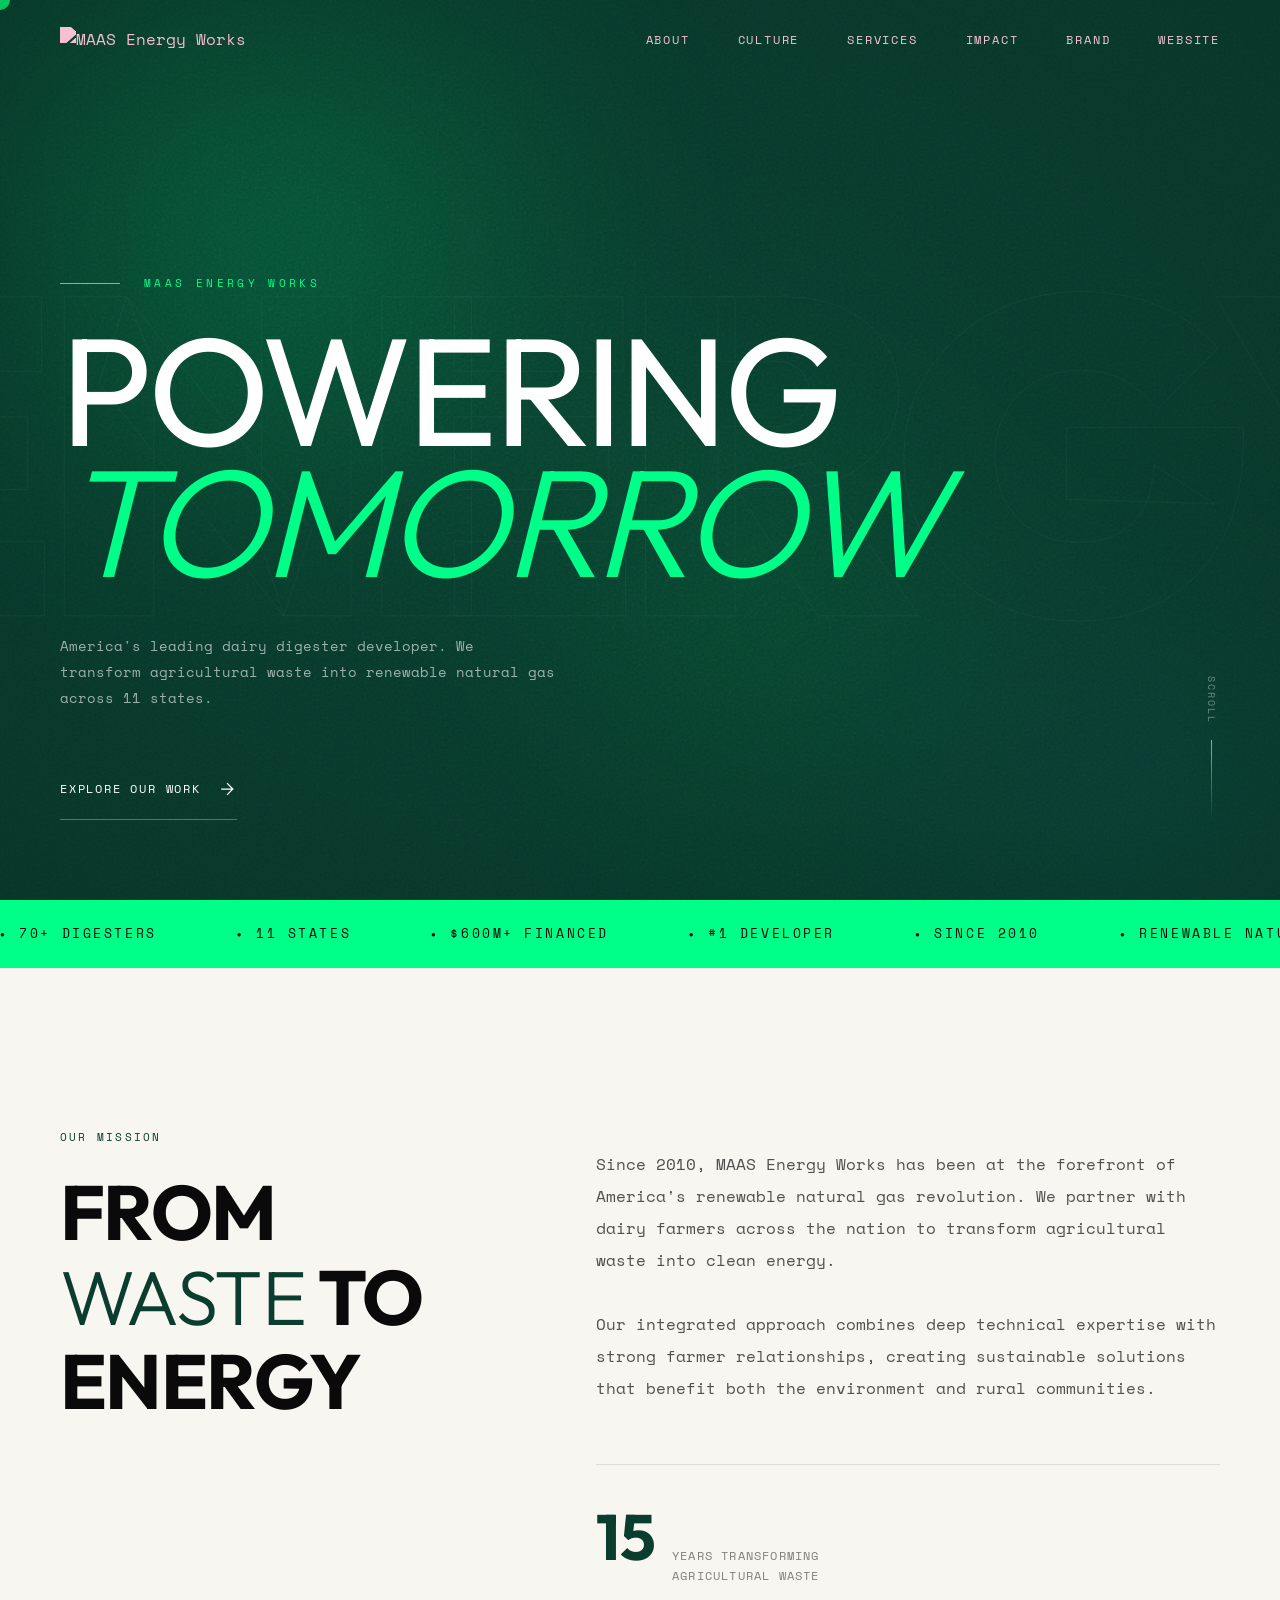
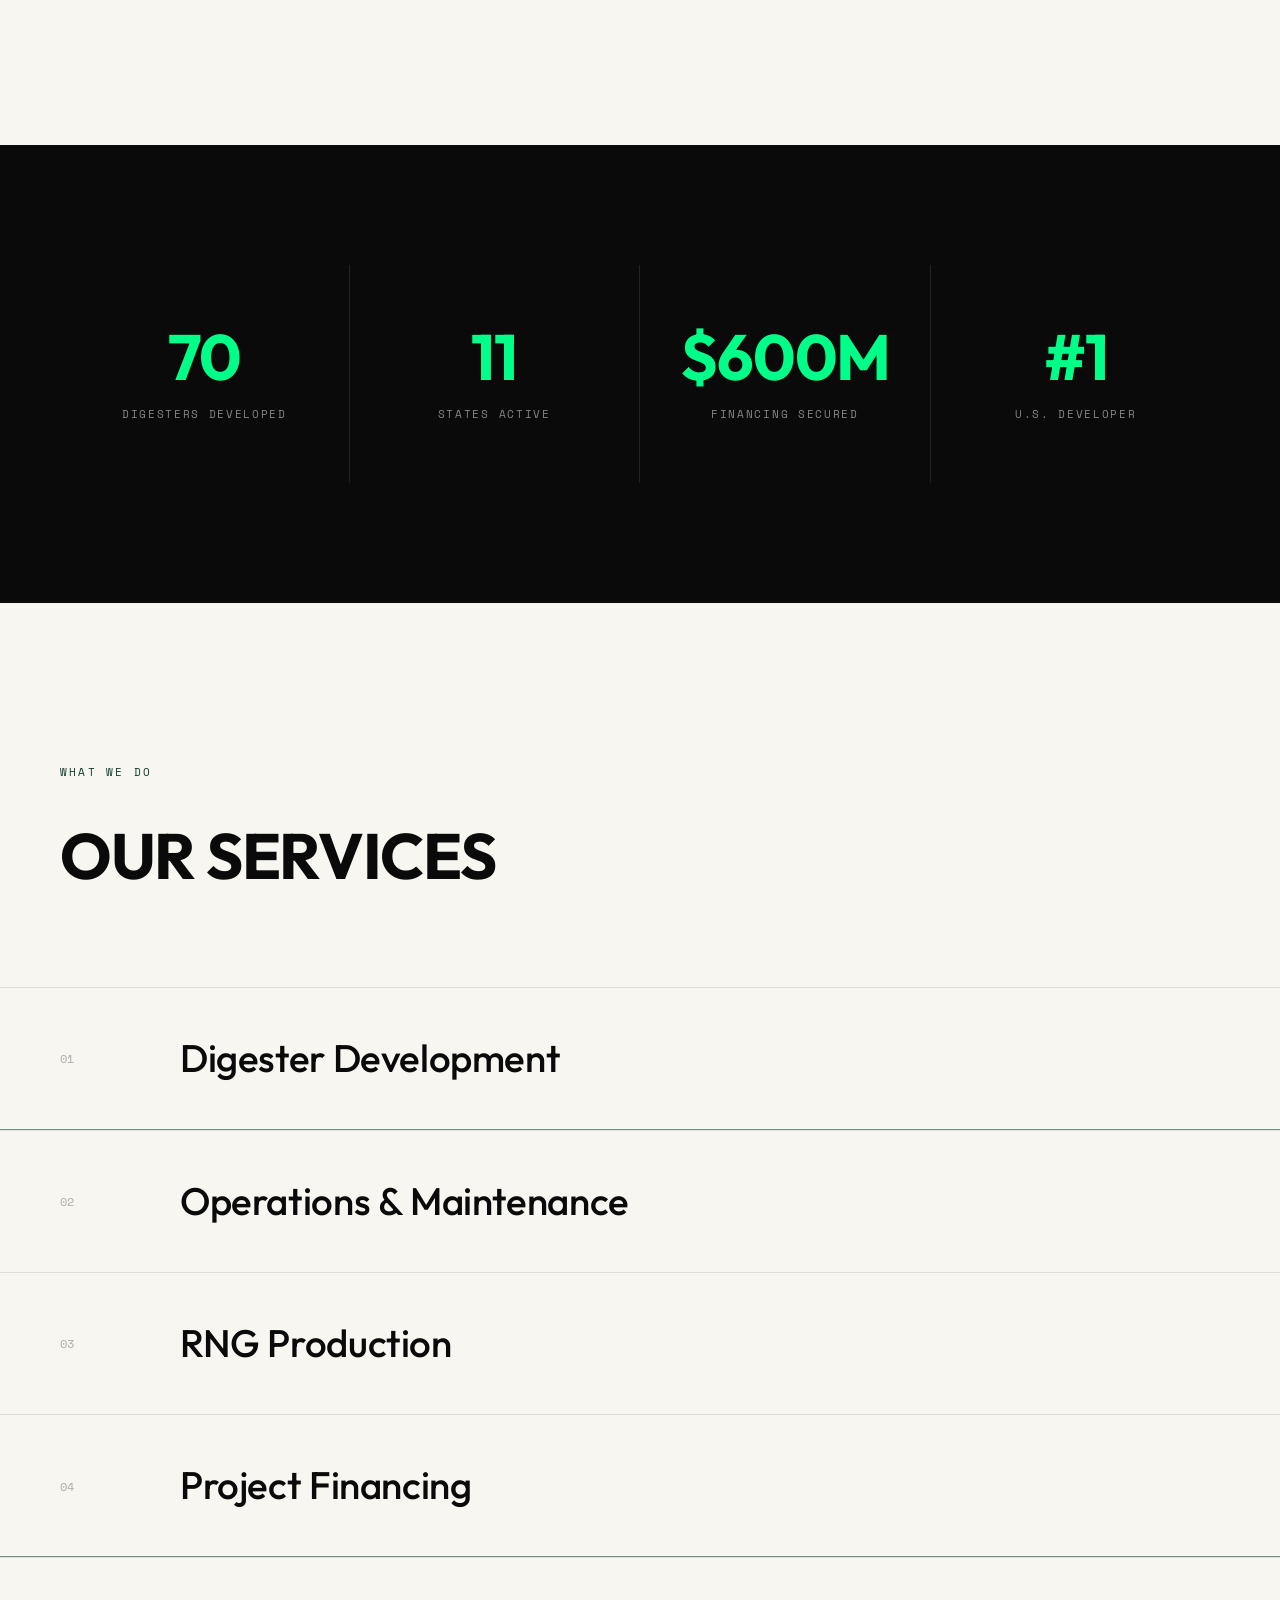
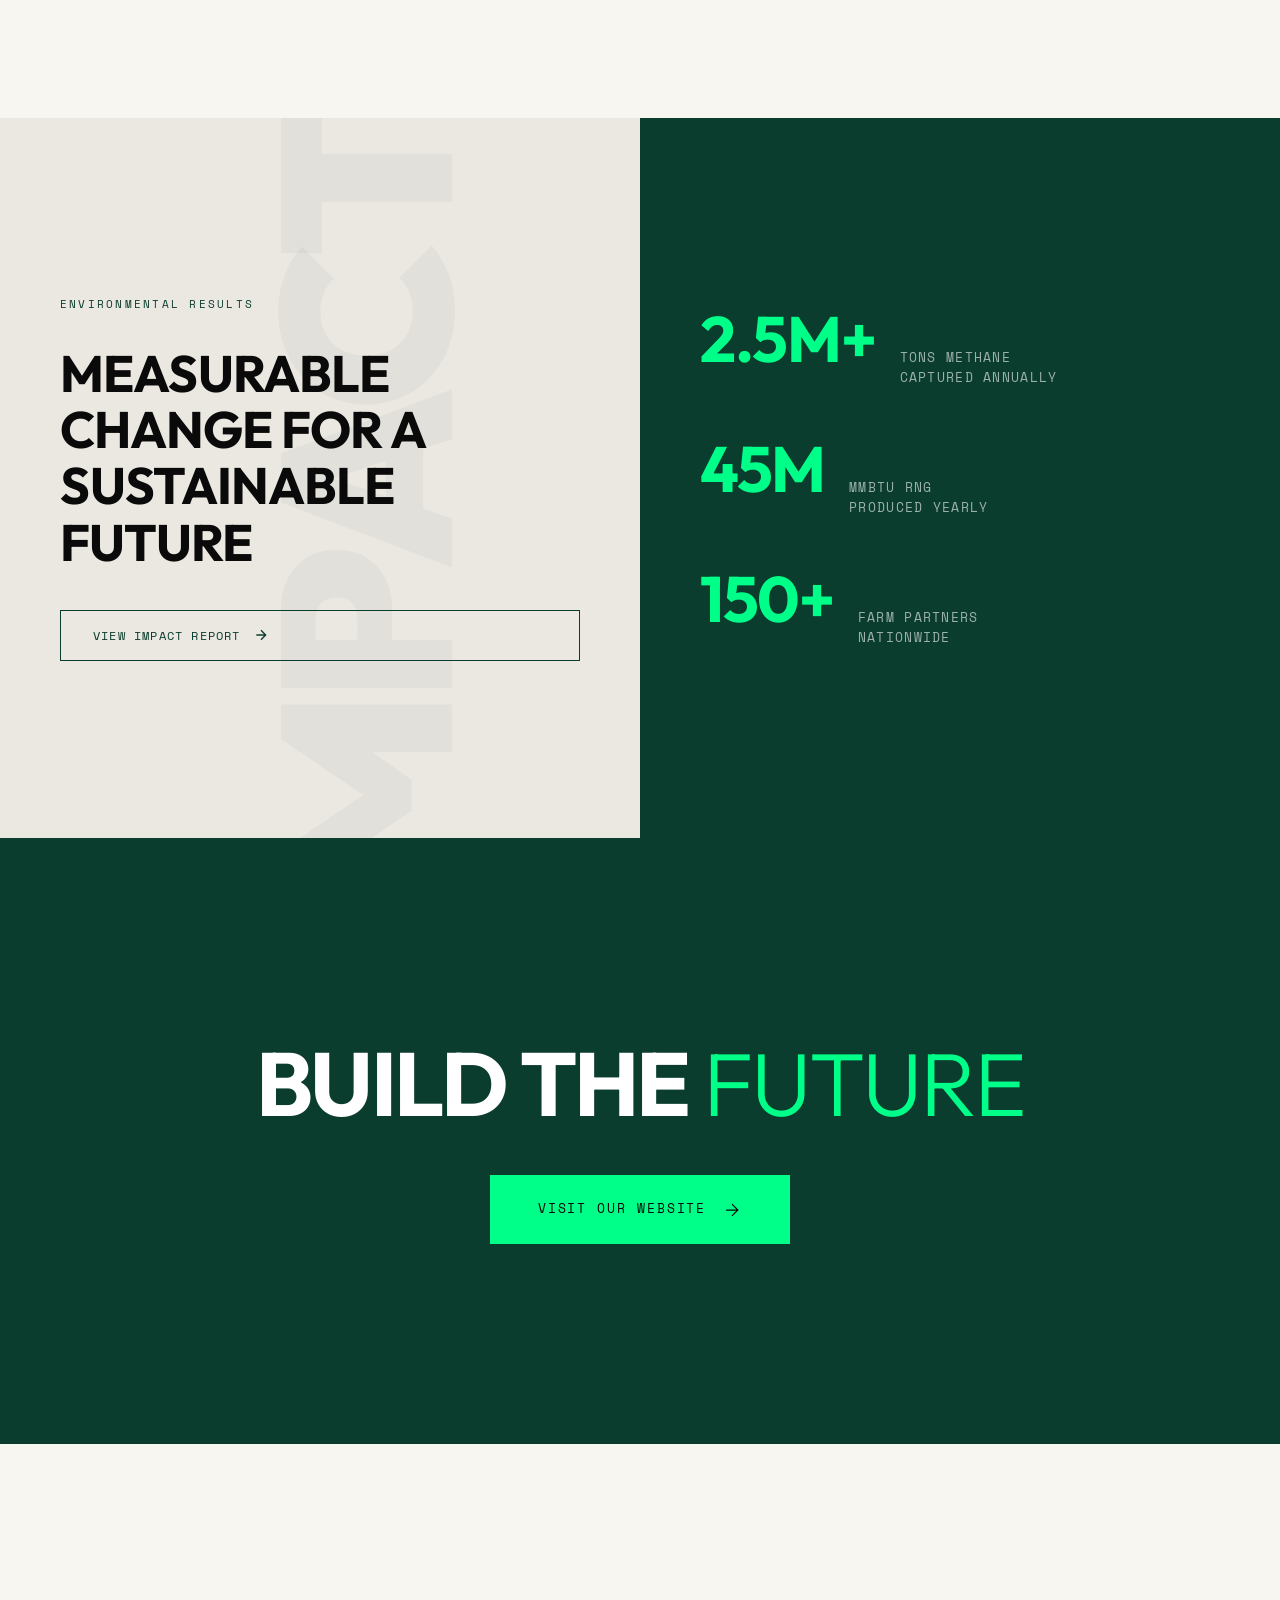
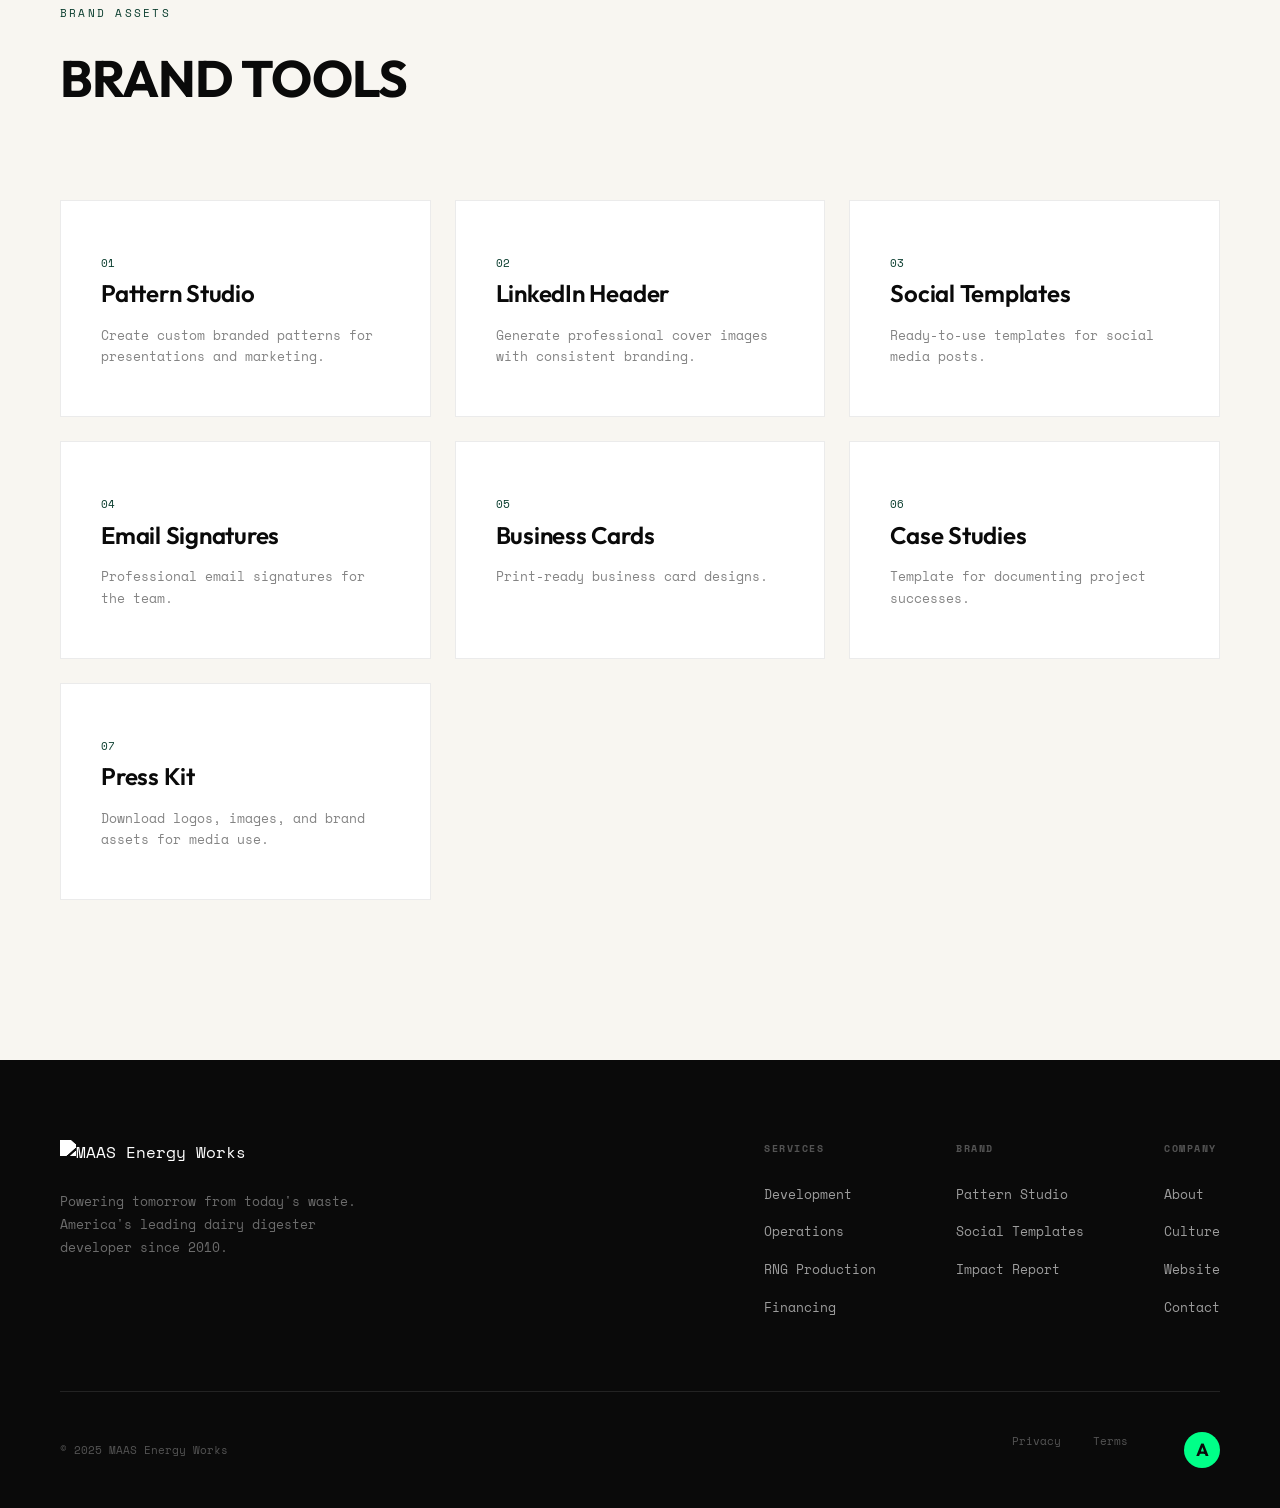
==== commit 46aca8a5: "Fix hero text cutoff, update favicons, and restyle business cards - Fix TOMORROW text being cut off " ====
--- a/maas-energy-brand/index.html
+++ b/maas-energy-brand/index.html
@@ -11,7 +11,7 @@
     <link rel="preconnect" href="https://fonts.gstatic.com" crossorigin>
     <link href="https://fonts.googleapis.com/css2?family=Outfit:wght@300;400;500;600;700;800;900&family=Space+Mono:wght@400;700&display=swap" rel="stylesheet">
 
-    <link rel="icon" type="image/svg+xml" href="./assets/maas-icon.svg">
+    <link rel="icon" type="image/png" href="https://look-serious.com/wp-content/uploads/2026/01/Gear_Black.png">
 
     <style>
         /* =====================
@@ -324,7 +324,7 @@
 
         .hero-title .line {
             display: block;
-            overflow: hidden;
+            overflow: visible;
         }
 
         .hero-title .line span {
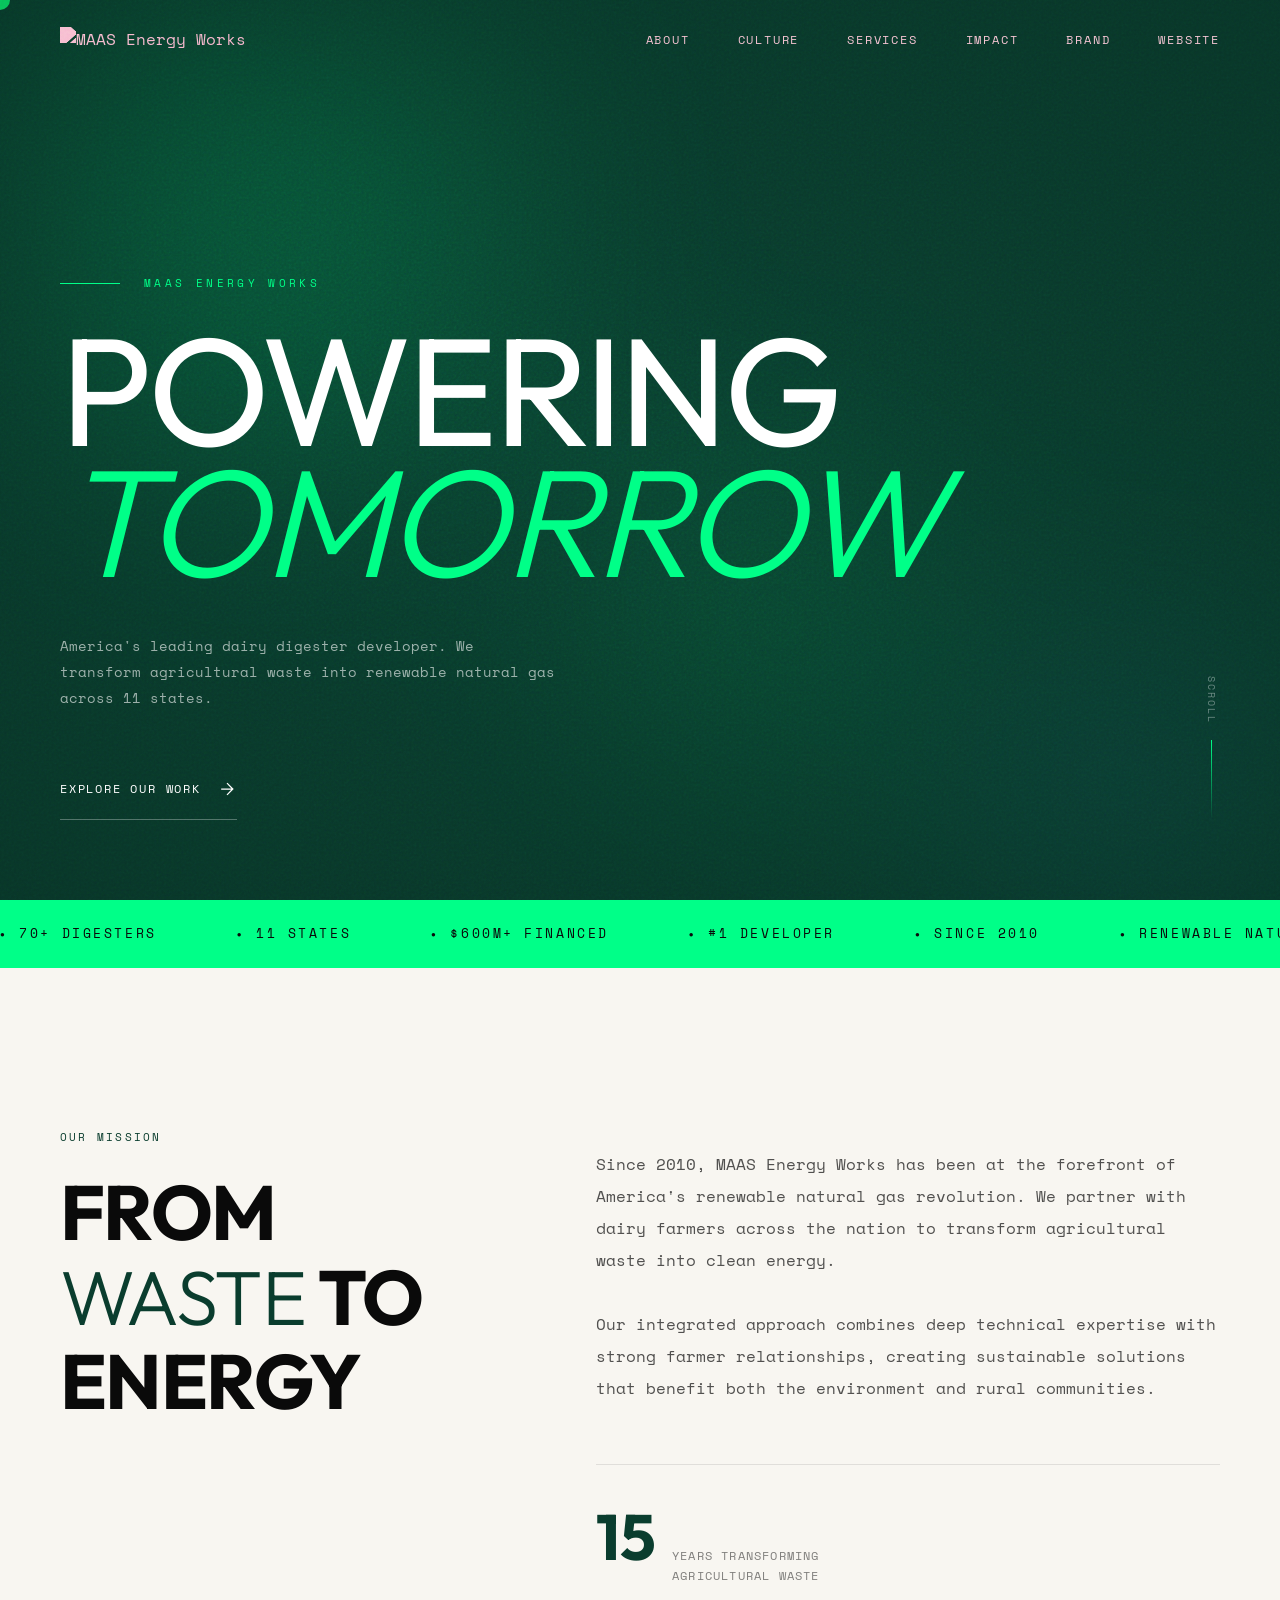
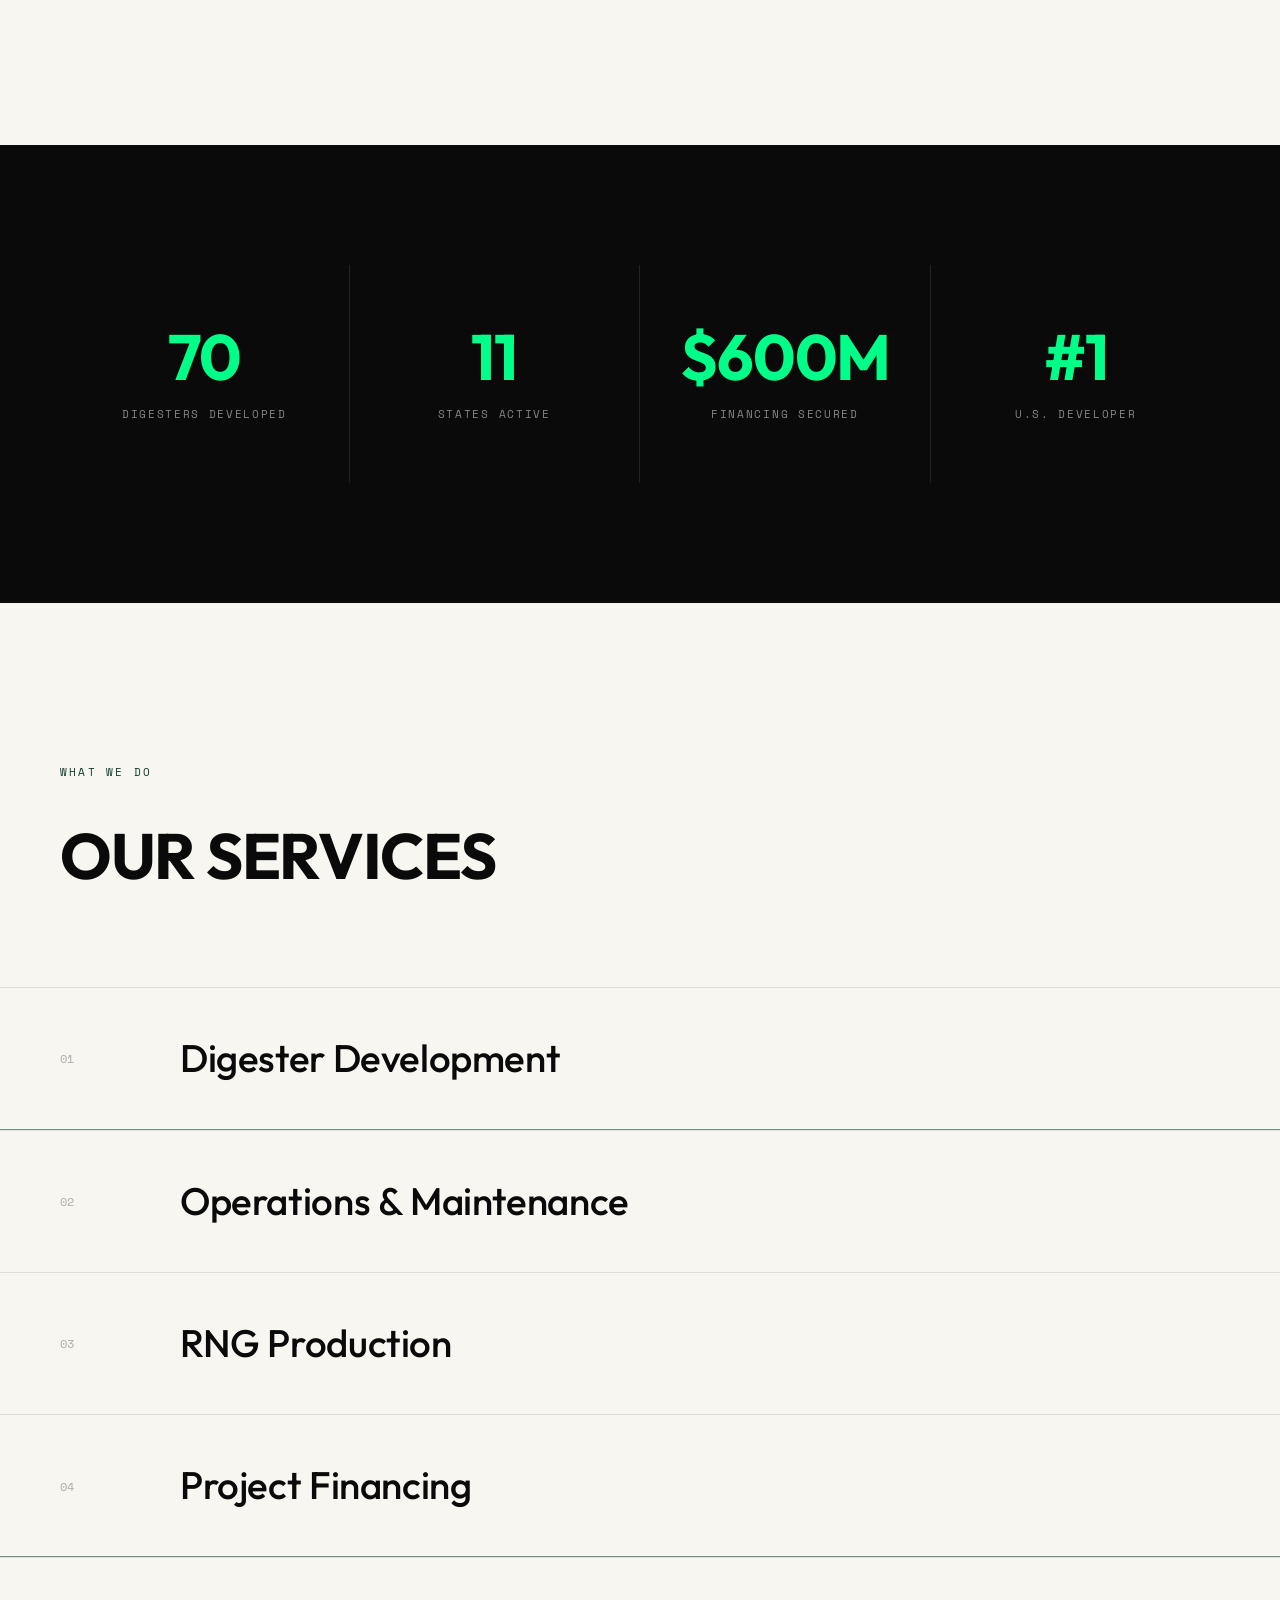
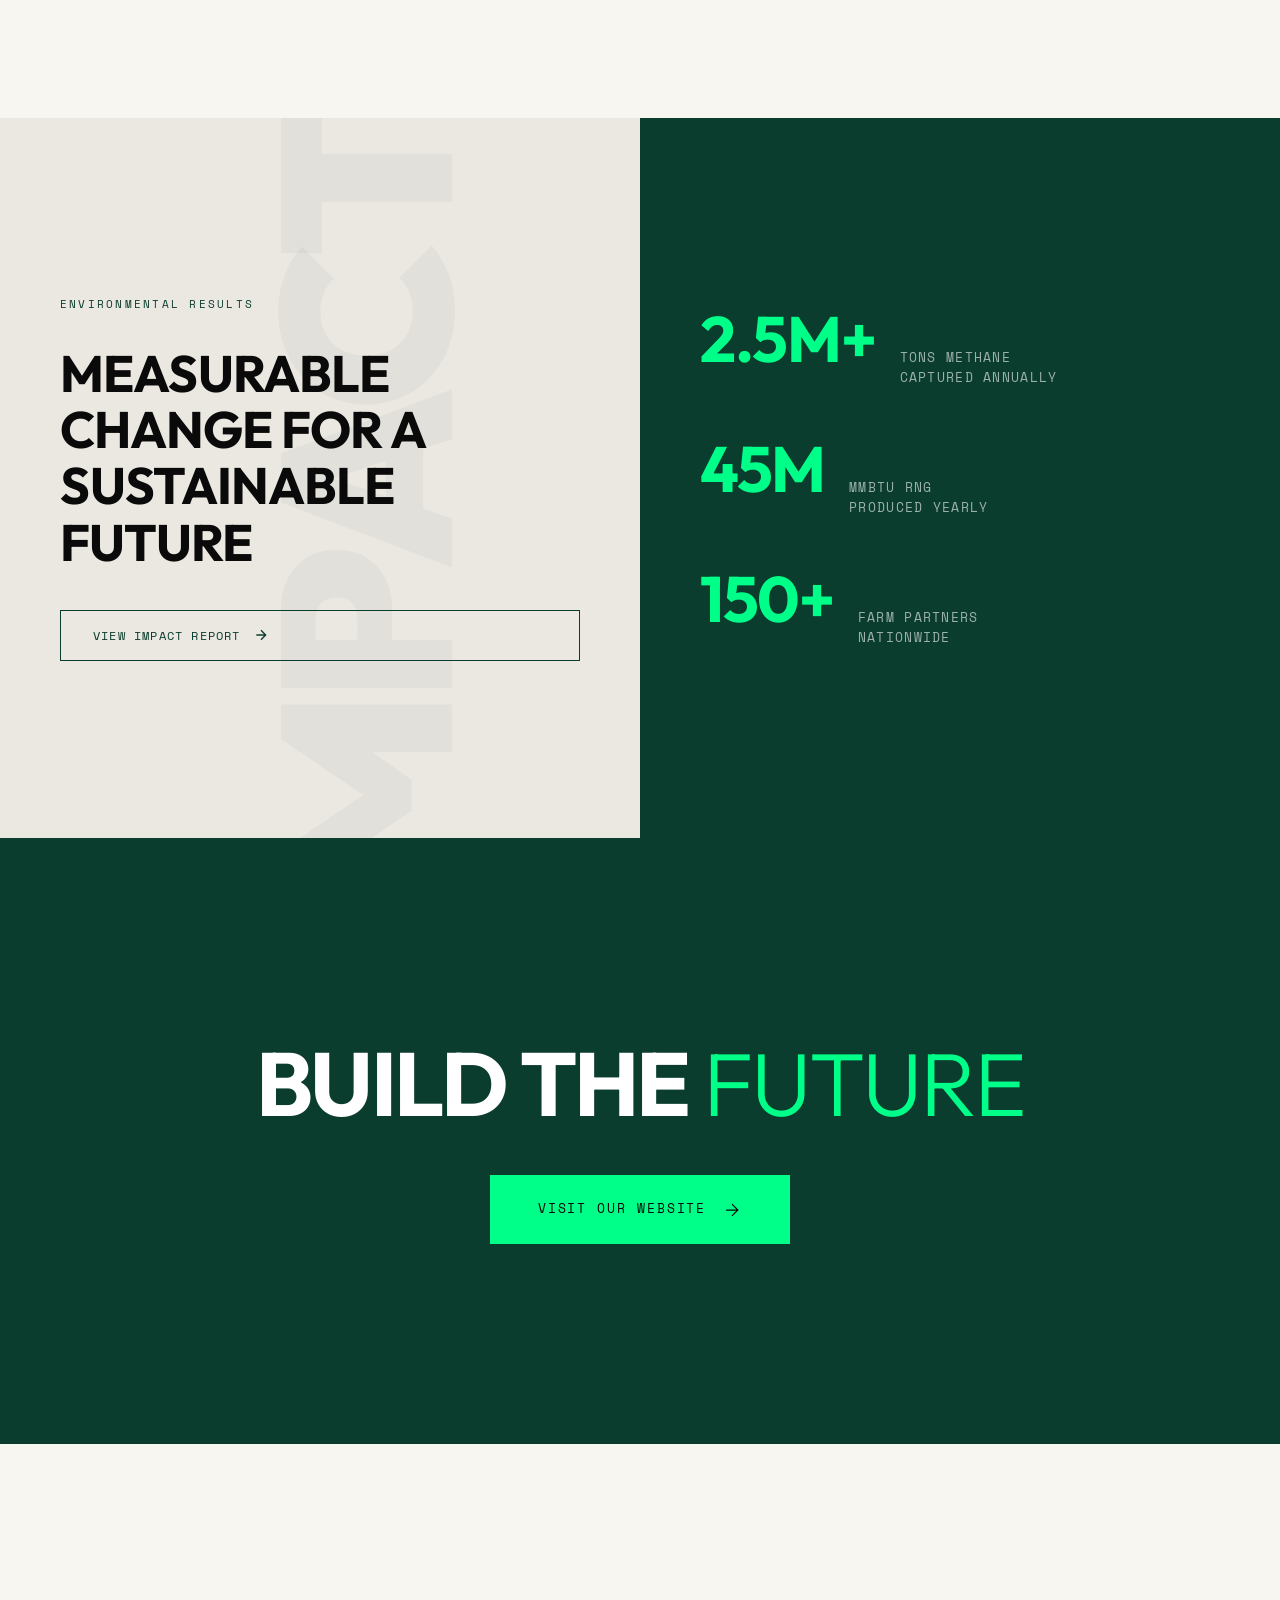
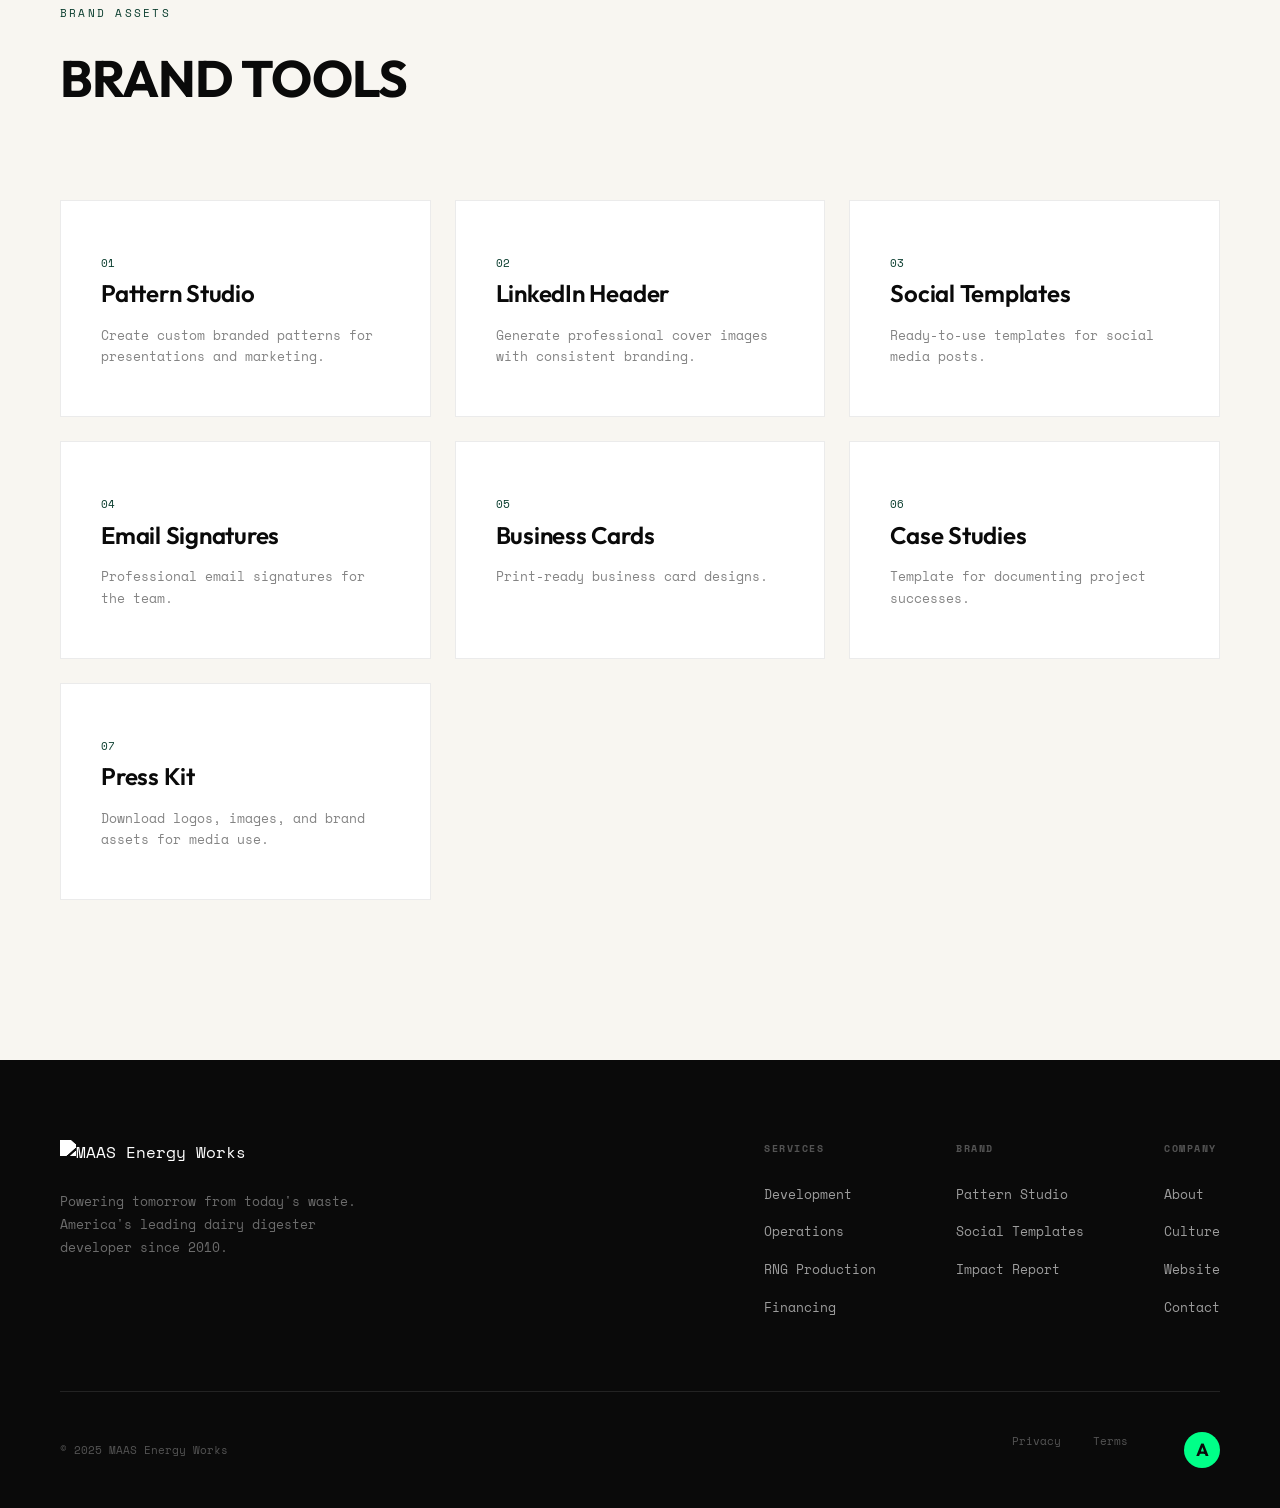
==== commit aed07980: "Replace hero stroke text with dot pattern, fix Pattern Studio and LinkedIn builder - Hero section: R" ====
--- a/maas-energy-brand/index.html
+++ b/maas-energy-brand/index.html
@@ -247,23 +247,16 @@
             pointer-events: none;
         }
 
-        /* Ghost watermark */
-        .hero-ghost {
+        /* Subtle background pattern */
+        .hero-pattern {
             position: absolute;
-            top: 50%;
-            left: 50%;
-            transform: translate(-50%, -50%);
-            font-family: var(--font-display);
-            font-size: clamp(20rem, 35vw, 50rem);
-            font-weight: 900;
-            text-transform: uppercase;
-            letter-spacing: -0.05em;
-            color: transparent;
-            -webkit-text-stroke: 1px rgba(255, 255, 255, 0.04);
-            line-height: 0.8;
+            inset: 0;
+            background-image: radial-gradient(circle, rgba(45, 139, 78, 0.08) 1.5px, transparent 1.5px);
+            background-size: 32px 32px;
             pointer-events: none;
-            user-select: none;
-            white-space: nowrap;
+            opacity: 0.6;
+            mask-image: radial-gradient(ellipse 80% 80% at 50% 50%, rgba(0,0,0,0.4) 0%, transparent 70%);
+            -webkit-mask-image: radial-gradient(ellipse 80% 80% at 50% 50%, rgba(0,0,0,0.4) 0%, transparent 70%);
         }
 
         /* Rotating gear icon */
@@ -1481,8 +1474,8 @@
         <!-- Vignette -->
         <div class="hero-vignette"></div>
 
-        <!-- Ghost typography -->
-        <span class="hero-ghost">ENERGY</span>
+        <!-- Subtle dot pattern -->
+        <div class="hero-pattern"></div>
 
         <!-- Rotating gear icon -->
         <img src="https://look-serious.com/wp-content/uploads/2026/01/Gear_White.png" alt="" class="hero-gear" id="heroGear" aria-hidden="true">
@@ -1835,7 +1828,6 @@
         });
 
         // Parallax effect on scroll
-        const heroGhost = document.querySelector('.hero-ghost');
         const heroGear = document.getElementById('heroGear');
         const ctaLogoBg = document.querySelector('.cta-logo-bg');
         const impactGhost = document.querySelector('.impact-ghost');
@@ -1845,12 +1837,6 @@
         function updateParallax() {
             const scrollY = window.scrollY;
             const windowHeight = window.innerHeight;
-
-            // Hero parallax - ghost text moves slower
-            if (heroGhost) {
-                const heroOffset = scrollY * 0.3;
-                heroGhost.style.transform = `translate(-50%, calc(-50% + ${heroOffset}px))`;
-            }
 
             // Hero gear - rotation on scroll
             if (heroGear) {
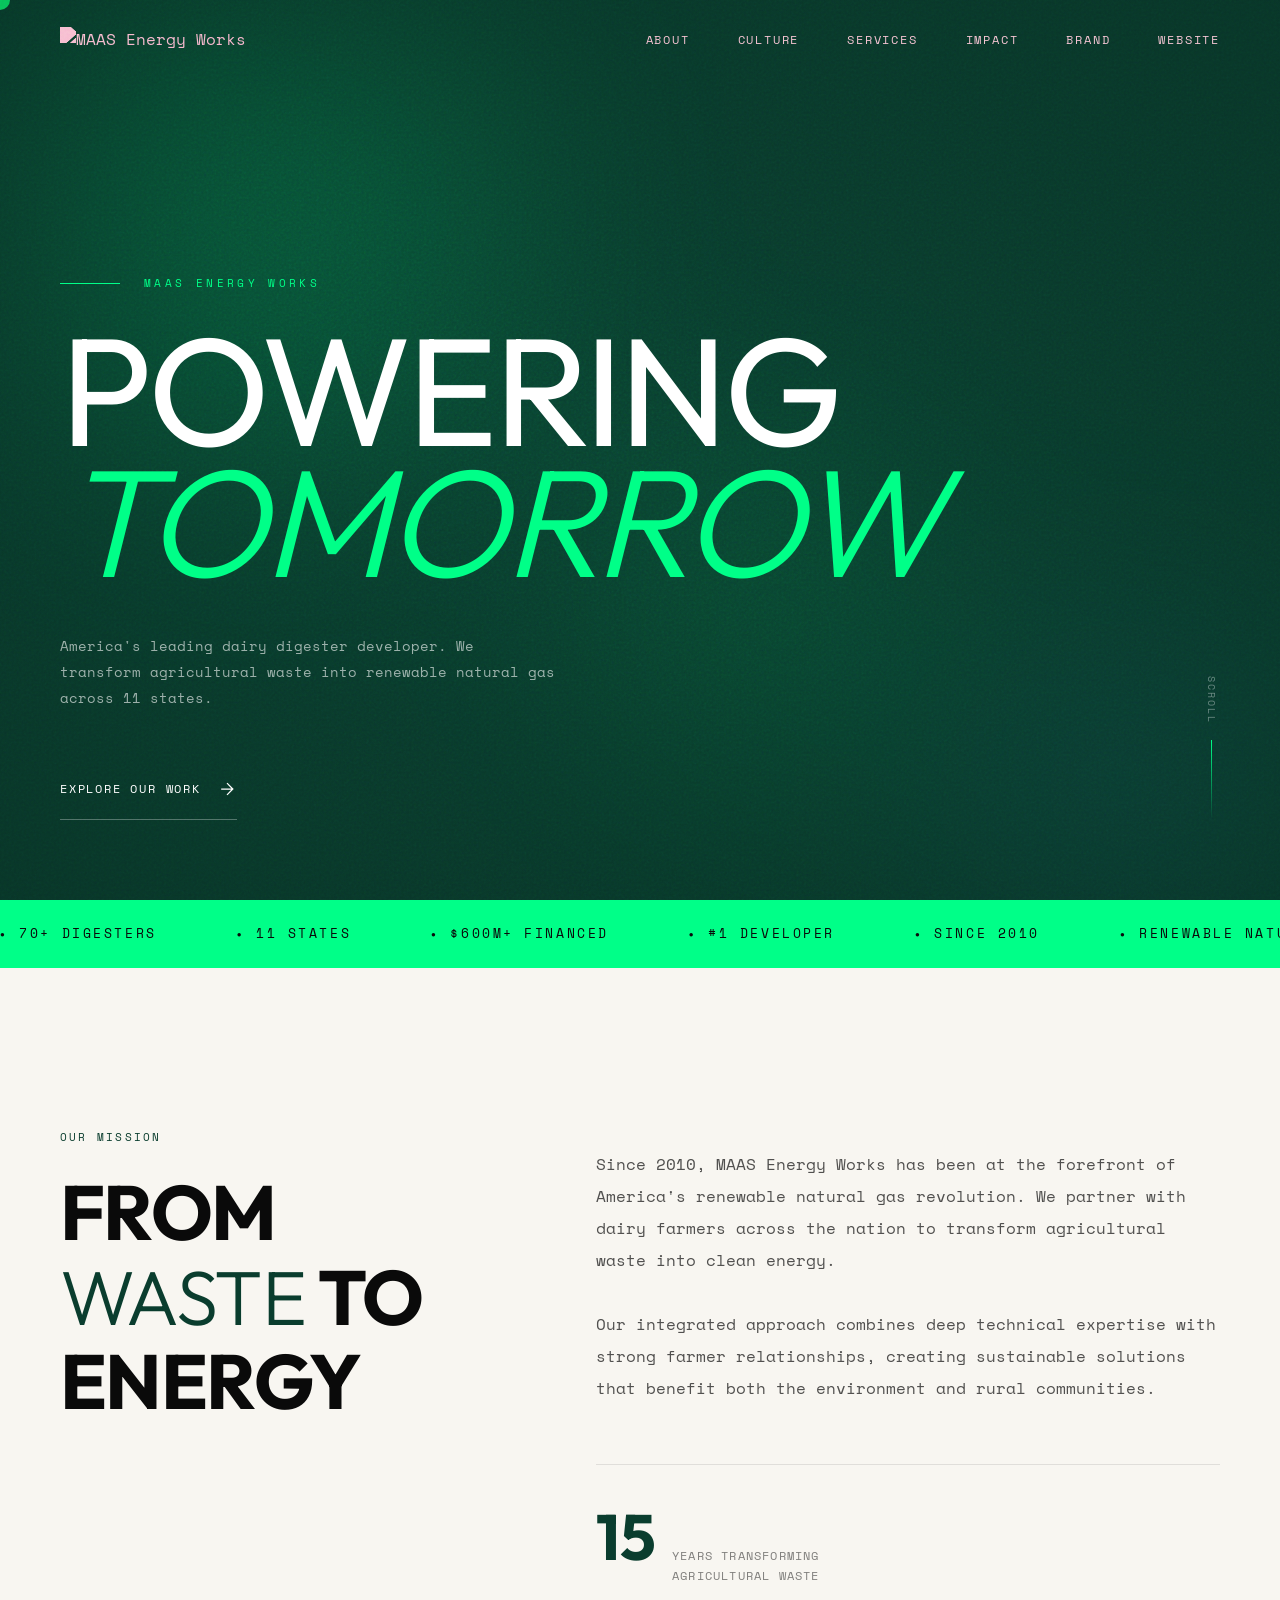
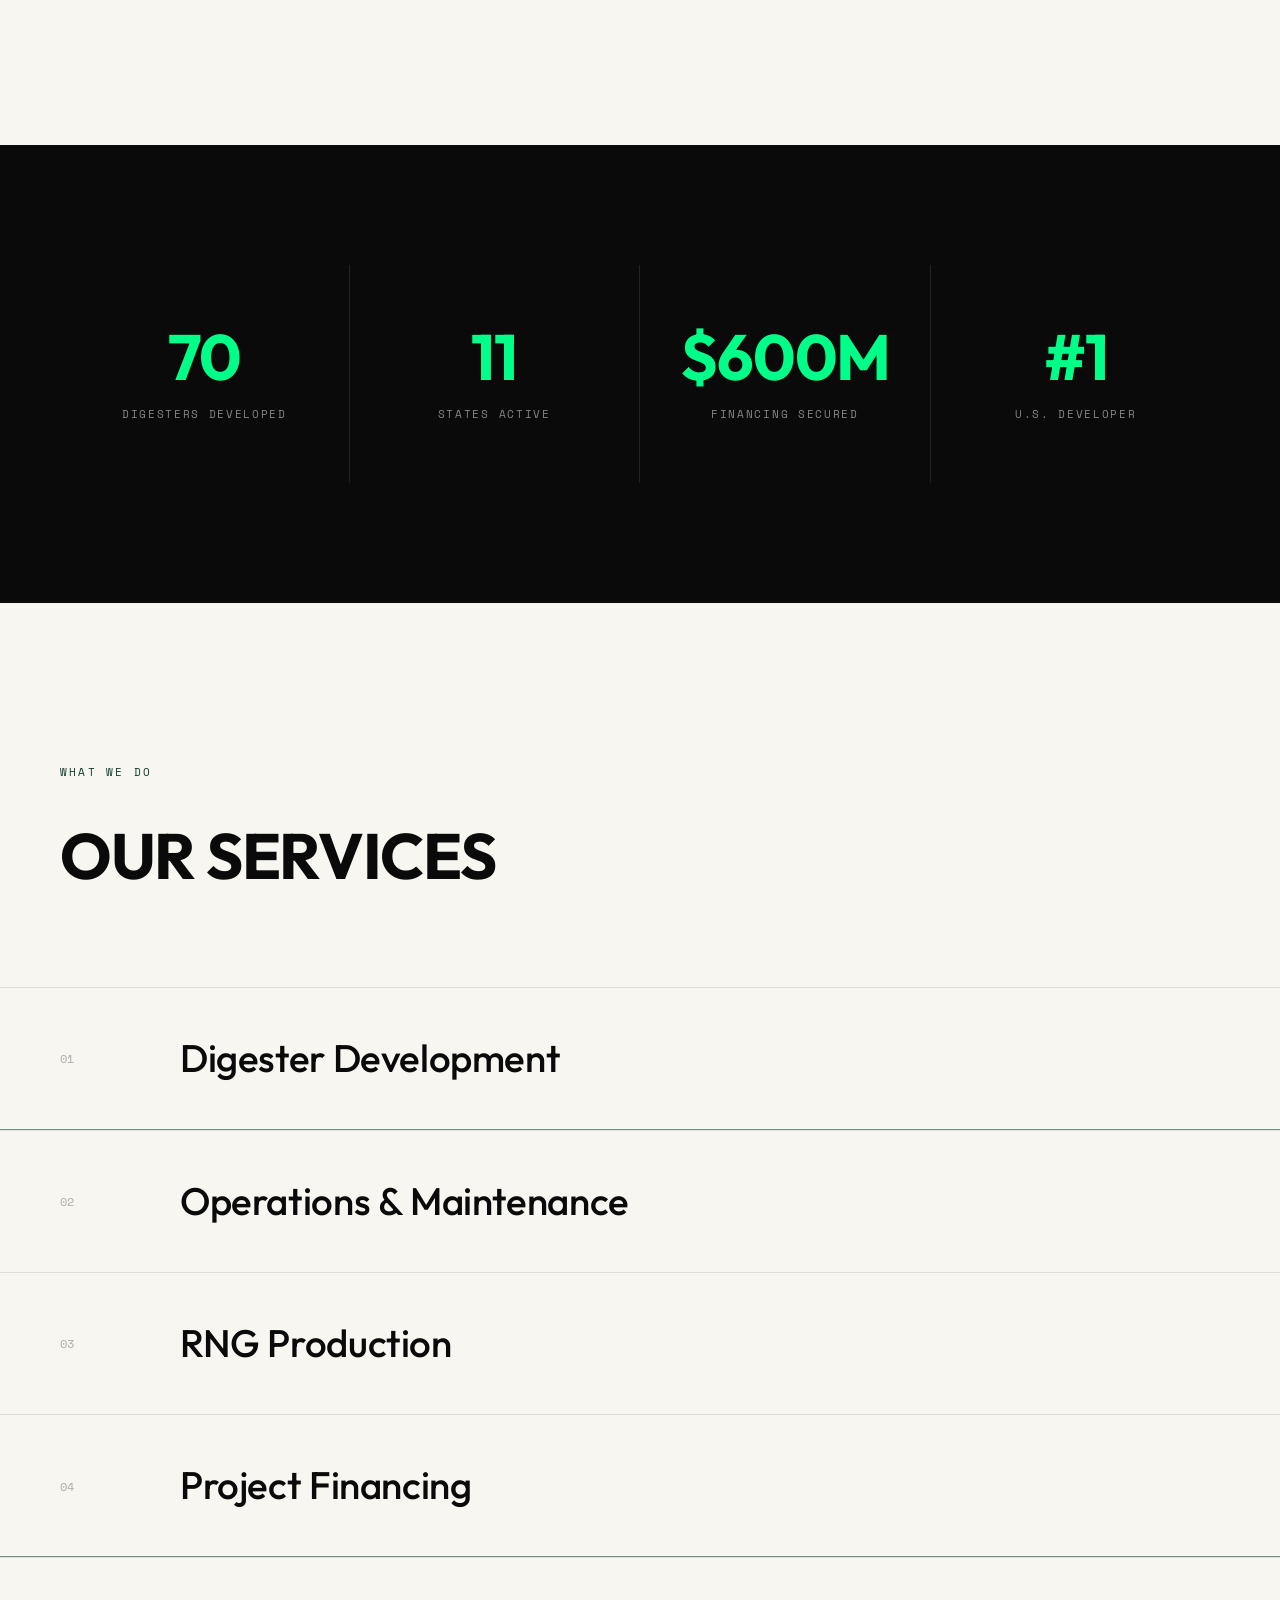
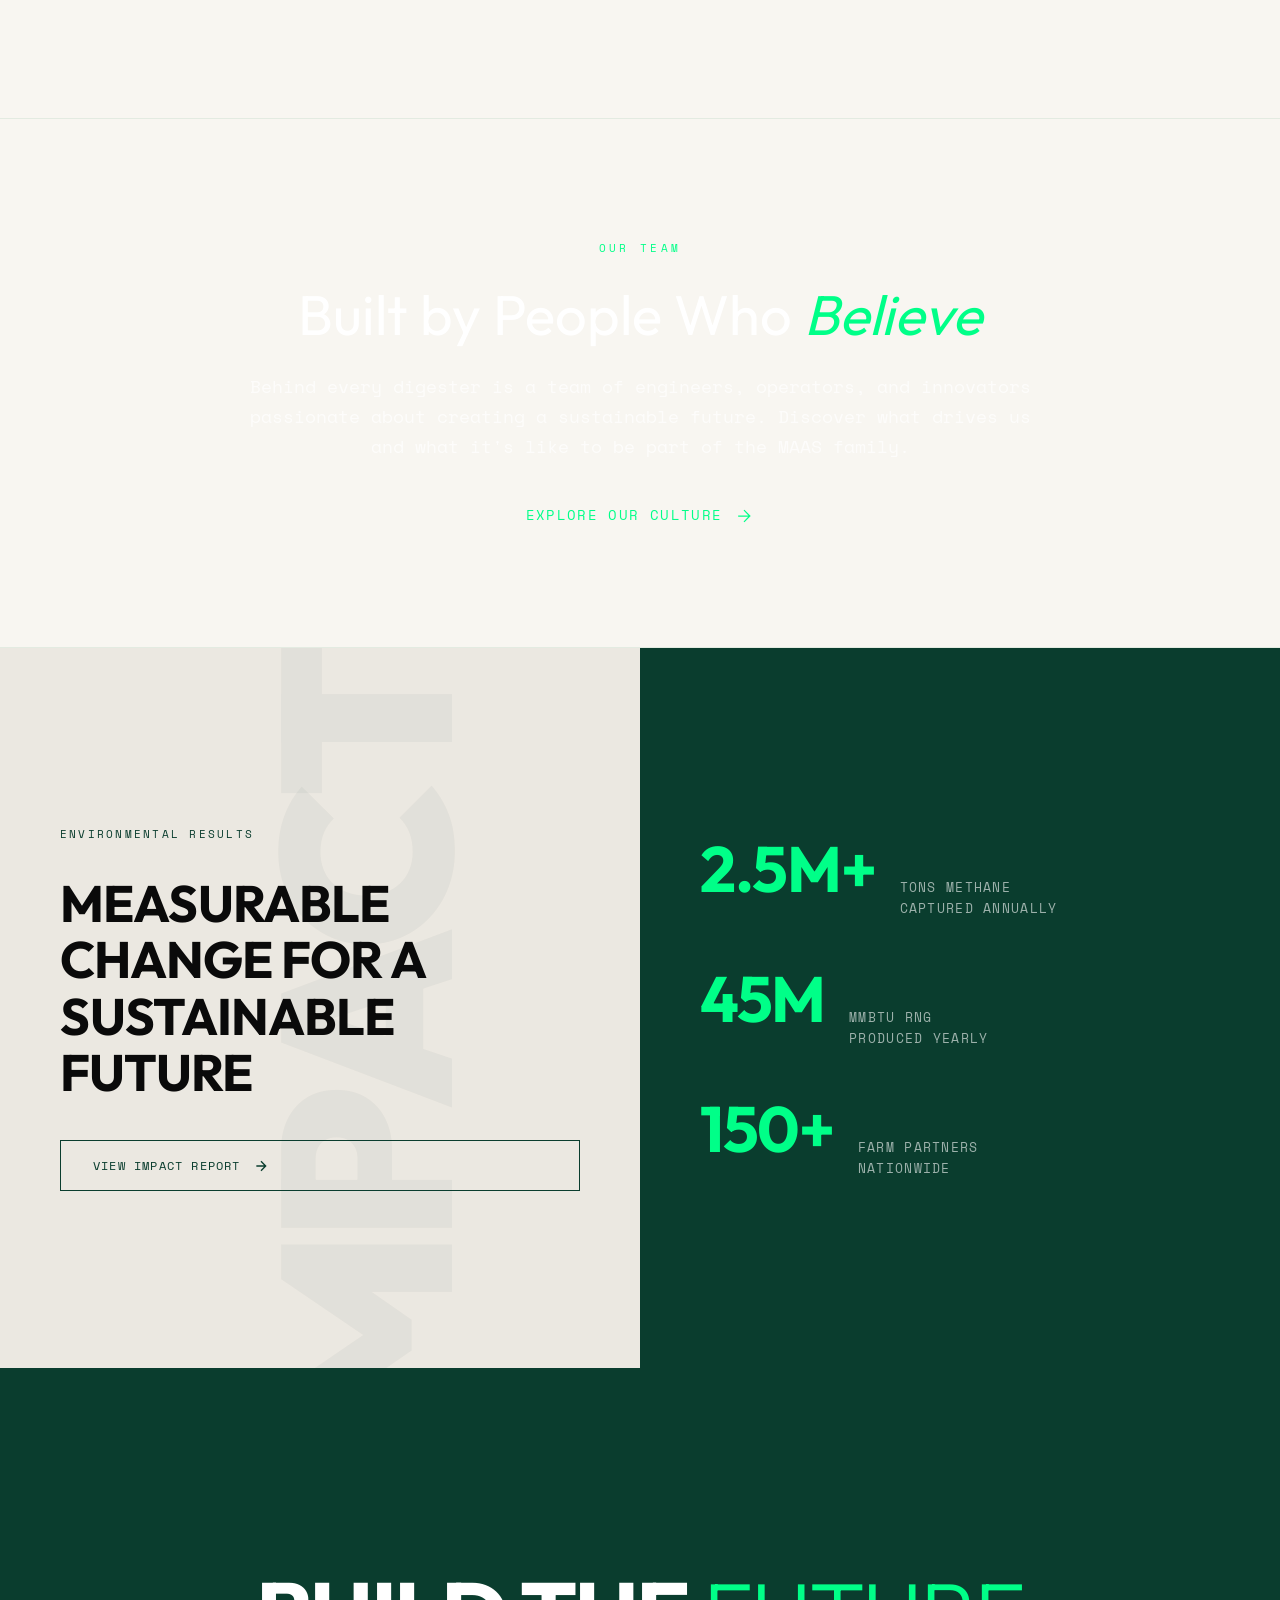
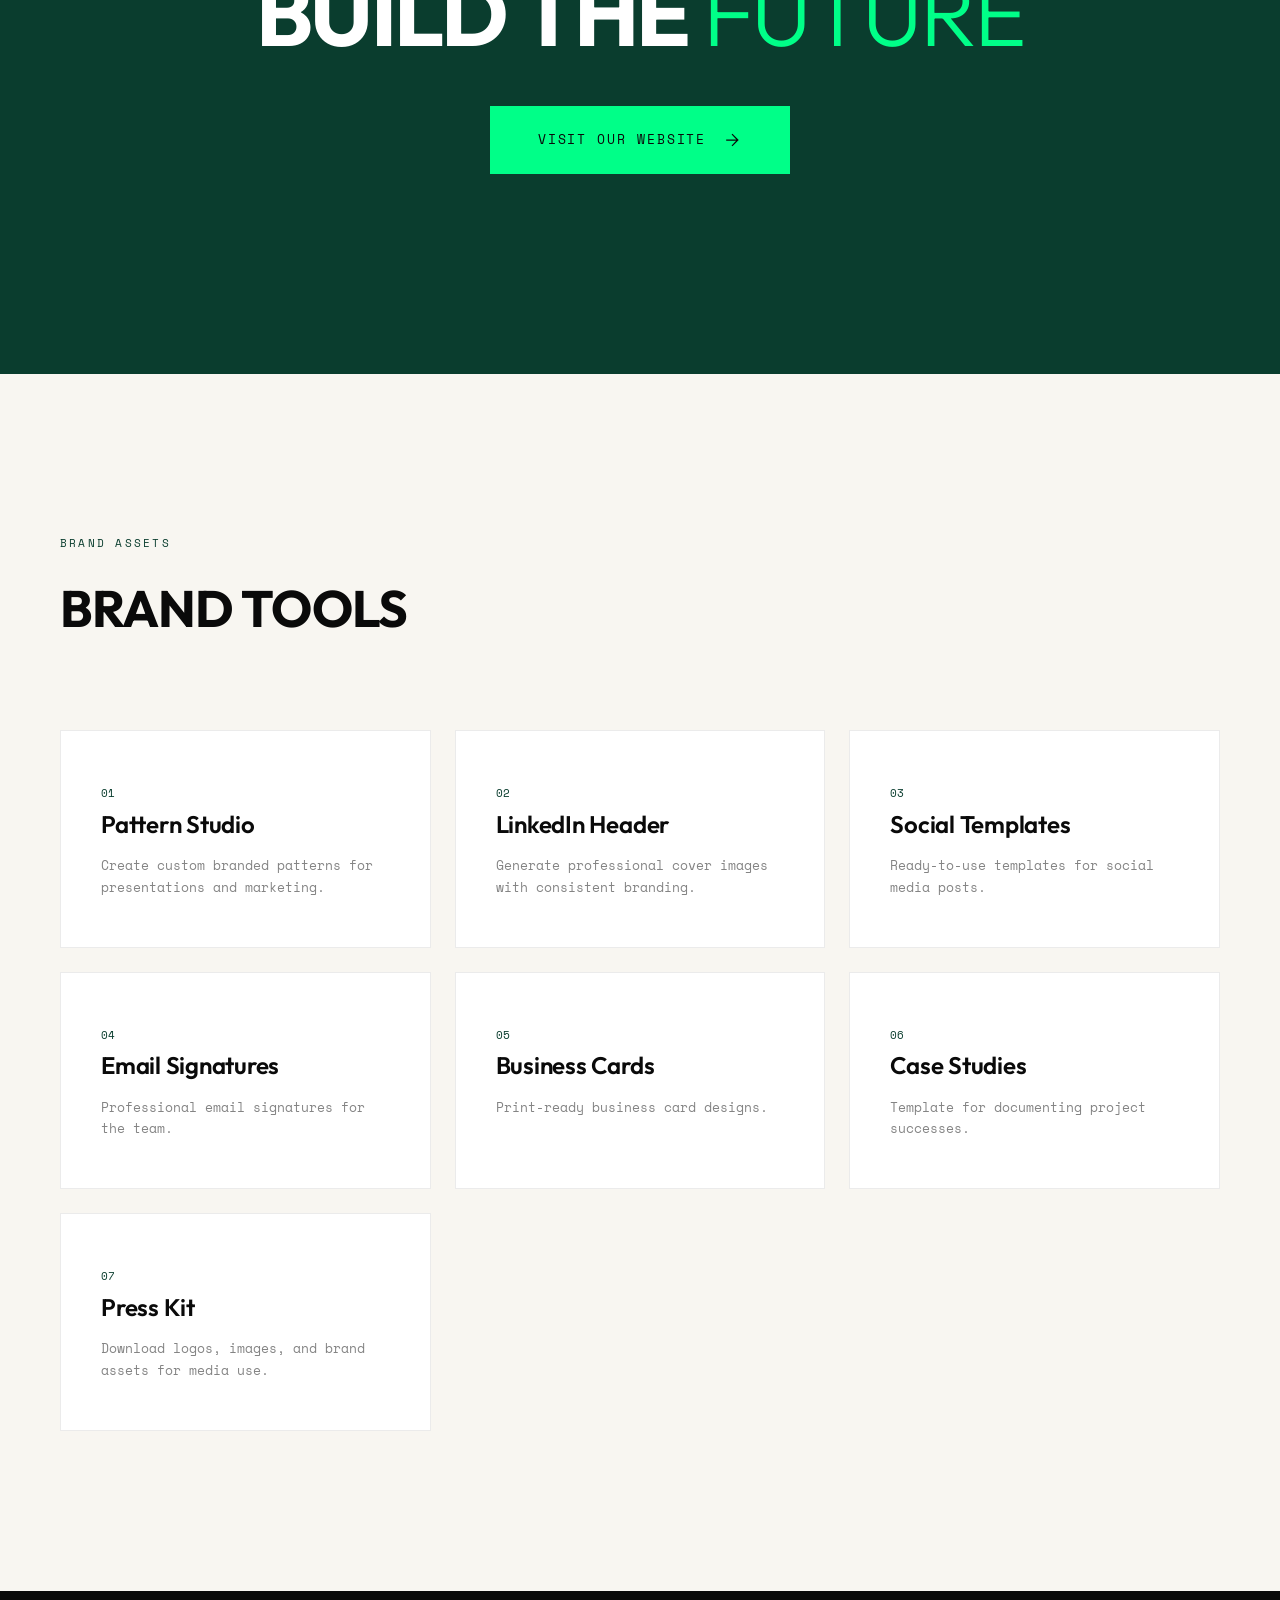
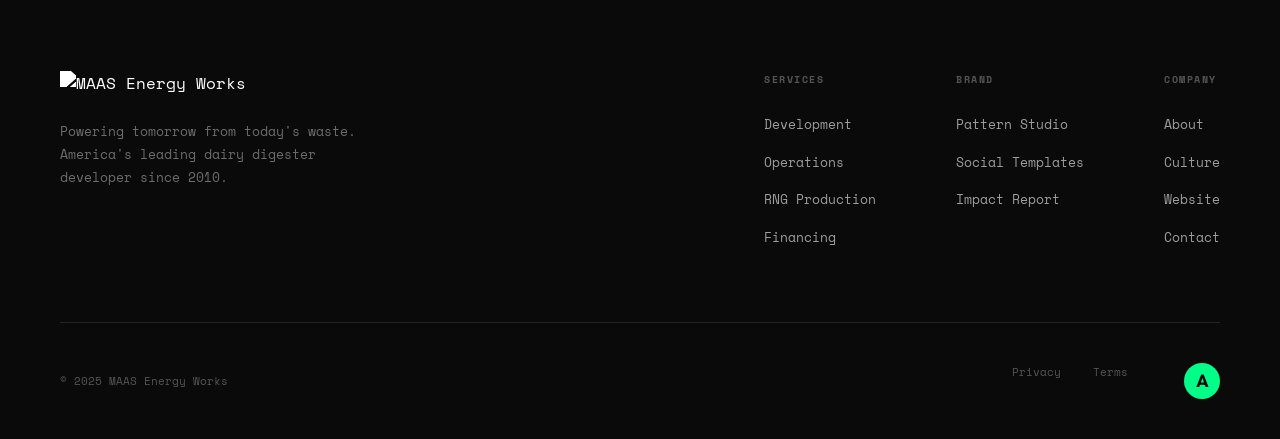
==== commit 5fdb8b88: "Fix LinkedIn header builder and add culture section to index page - LinkedIn Header: Simplified imag" ====
--- a/maas-energy-brand/index.html
+++ b/maas-energy-brand/index.html
@@ -917,6 +917,78 @@
         }
 
         /* =====================
+           CULTURE BLURB SECTION
+           ===================== */
+        .culture-blurb {
+            background: var(--near-black);
+            padding: 120px 60px;
+            display: flex;
+            align-items: center;
+            justify-content: center;
+            border-top: 1px solid rgba(45, 139, 78, 0.1);
+            border-bottom: 1px solid rgba(45, 139, 78, 0.1);
+        }
+
+        .culture-blurb-content {
+            max-width: 800px;
+            text-align: center;
+        }
+
+        .culture-blurb-label {
+            font-family: var(--font-mono);
+            font-size: 0.7rem;
+            text-transform: uppercase;
+            letter-spacing: 0.3em;
+            color: var(--electric);
+            margin-bottom: 24px;
+        }
+
+        .culture-blurb-title {
+            font-family: var(--font-display);
+            font-size: clamp(2rem, 5vw, 3.5rem);
+            font-weight: 400;
+            color: var(--white);
+            line-height: 1.2;
+            margin-bottom: 24px;
+        }
+
+        .culture-blurb-title em {
+            font-style: italic;
+            color: var(--electric);
+        }
+
+        .culture-blurb-text {
+            font-size: 1.1rem;
+            color: rgba(255, 255, 255, 0.7);
+            line-height: 1.7;
+            margin-bottom: 40px;
+        }
+
+        .culture-blurb-link {
+            display: inline-flex;
+            align-items: center;
+            gap: 12px;
+            font-family: var(--font-mono);
+            font-size: 0.85rem;
+            text-transform: uppercase;
+            letter-spacing: 0.1em;
+            color: var(--electric);
+            transition: all 0.3s ease;
+        }
+
+        .culture-blurb-link:hover {
+            gap: 20px;
+        }
+
+        .culture-blurb-link svg {
+            transition: transform 0.3s ease;
+        }
+
+        .culture-blurb-link:hover svg {
+            transform: translateX(4px);
+        }
+
+        /* =====================
            CTA SECTION
            ===================== */
         .cta-section {
@@ -1390,6 +1462,7 @@
             .services-header { padding: 0 40px; }
             .service-row { padding: 32px 40px; }
             .impact-section { grid-template-columns: 1fr; }
+            .culture-blurb { padding: 100px 40px; }
             .cta-section { padding: 120px 40px; }
             .tools-section { padding: 100px 40px; }
             .tools-grid { grid-template-columns: repeat(2, 1fr); }
@@ -1425,6 +1498,9 @@
 
             .impact-left, .impact-right { padding: 80px 24px; }
             .impact-ghost { display: none; }
+
+            .culture-blurb { padding: 80px 24px; }
+            .culture-blurb-text { font-size: 1rem; }
 
             .cta-section { padding: 80px 24px; }
             .cta-logo-bg { display: none; }
@@ -1619,6 +1695,21 @@
                     </svg>
                 </div>
             </div>
+        </div>
+    </section>
+
+    <!-- Culture Blurb Section -->
+    <section class="culture-blurb">
+        <div class="culture-blurb-content fade-up">
+            <p class="culture-blurb-label">Our Team</p>
+            <h2 class="culture-blurb-title">Built by People Who <em>Believe</em></h2>
+            <p class="culture-blurb-text">Behind every digester is a team of engineers, operators, and innovators passionate about creating a sustainable future. Discover what drives us and what it's like to be part of the MAAS family.</p>
+            <a href="maas-culture.html" class="culture-blurb-link">
+                Explore Our Culture
+                <svg width="20" height="20" viewBox="0 0 24 24" fill="none" stroke="currentColor" stroke-width="1.5">
+                    <path d="M5 12h14M12 5l7 7-7 7"/>
+                </svg>
+            </a>
         </div>
     </section>
 
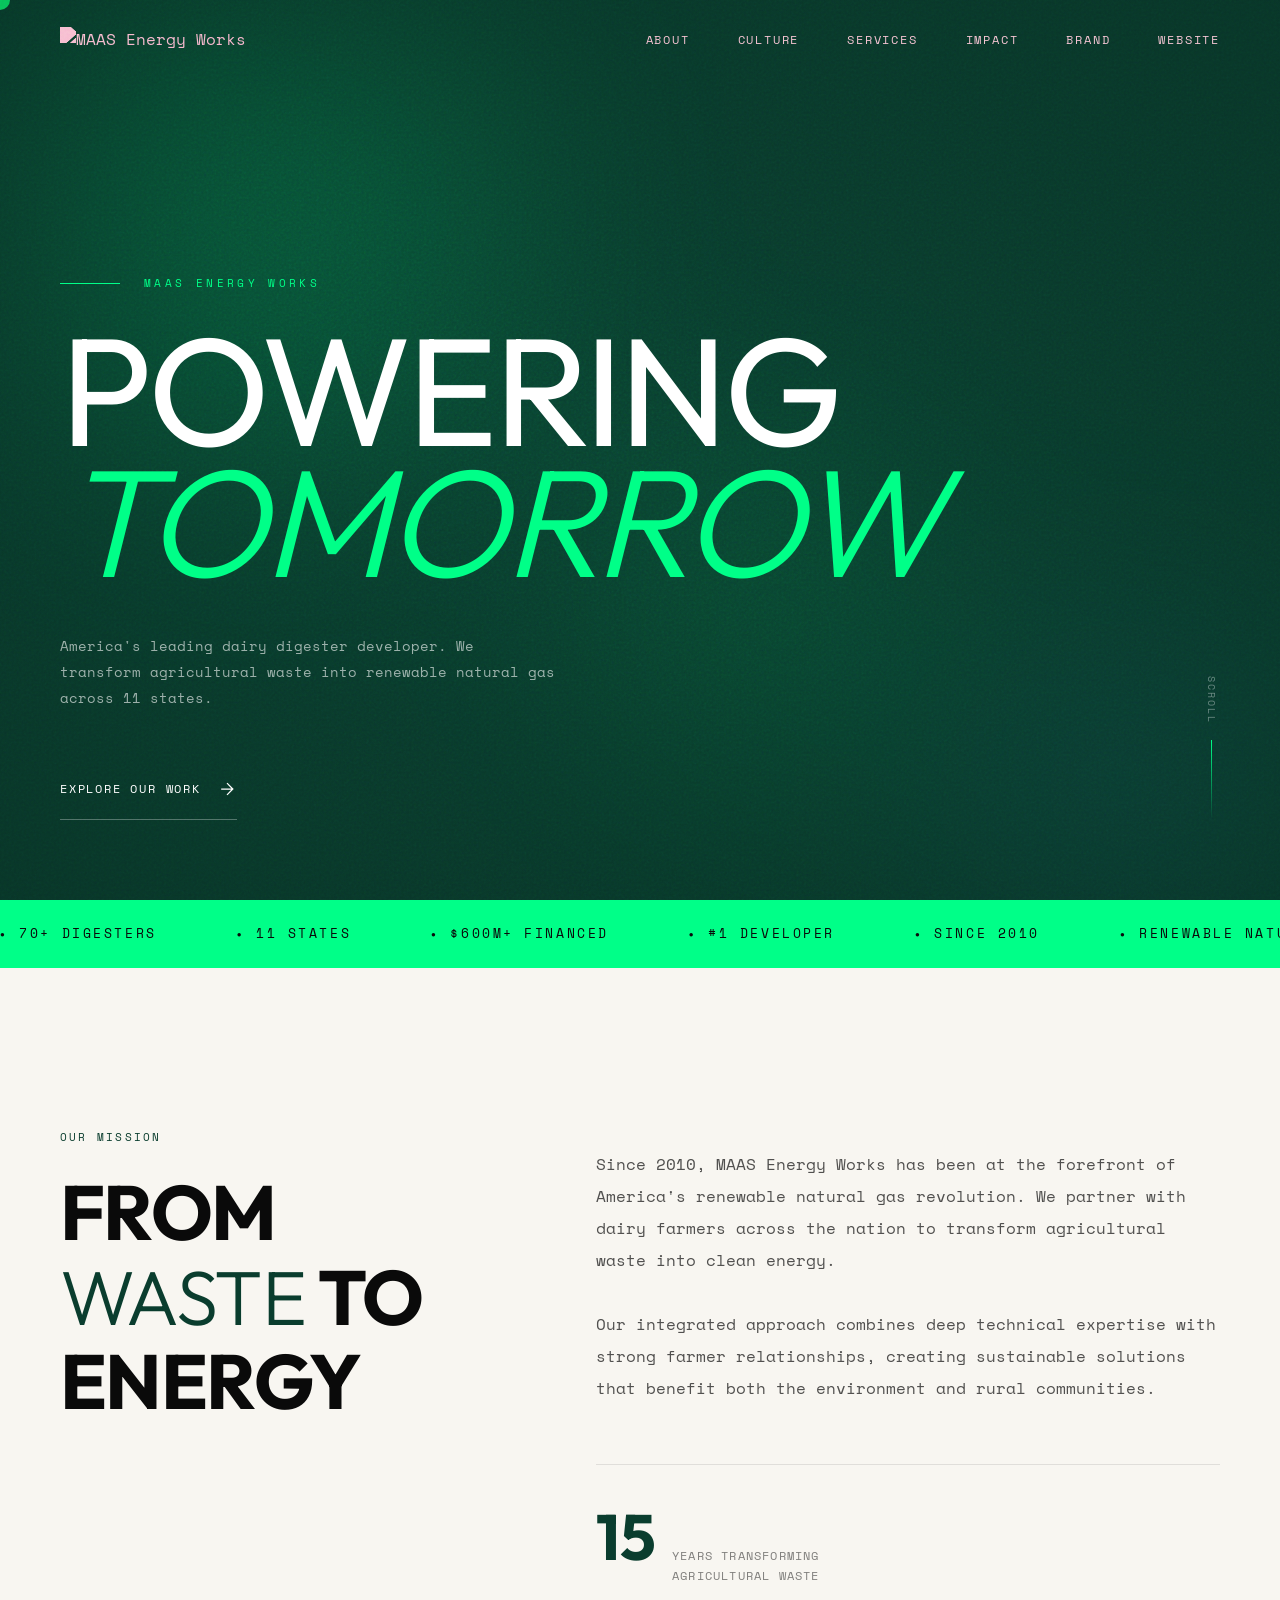
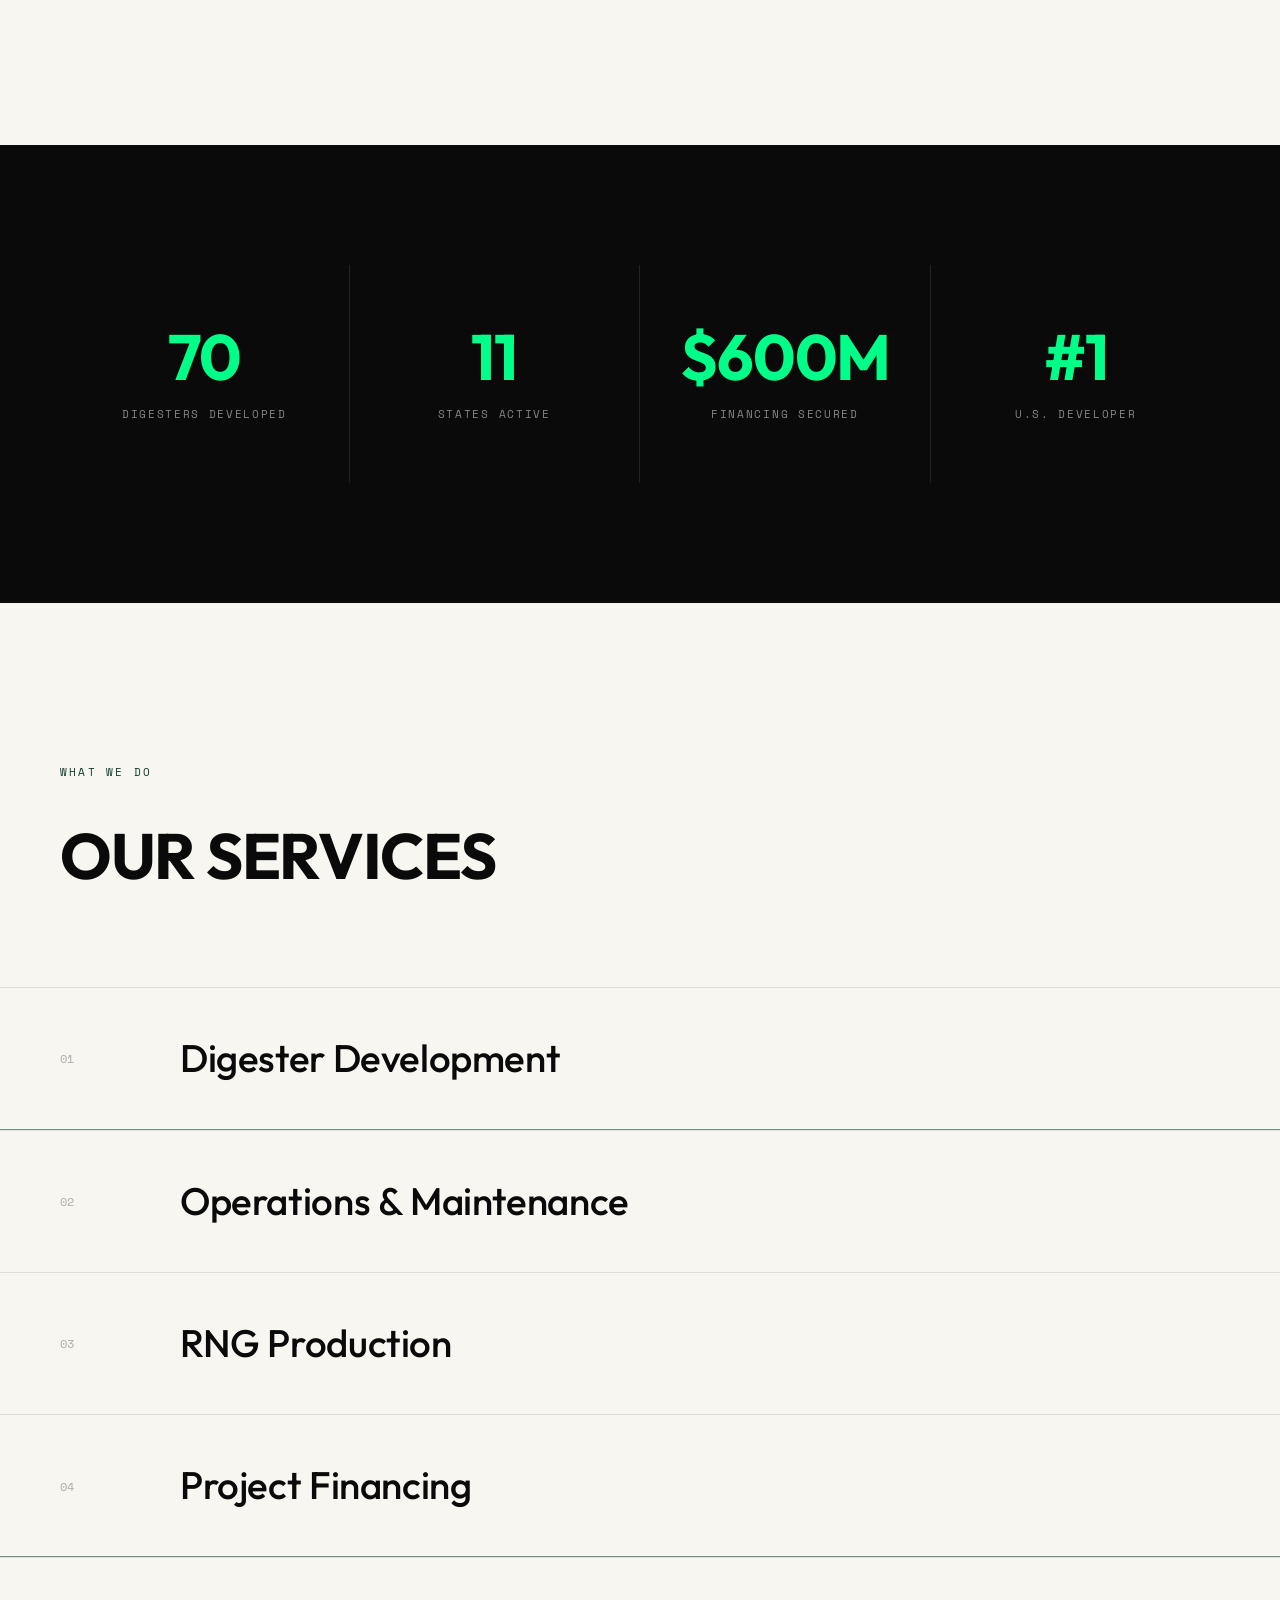
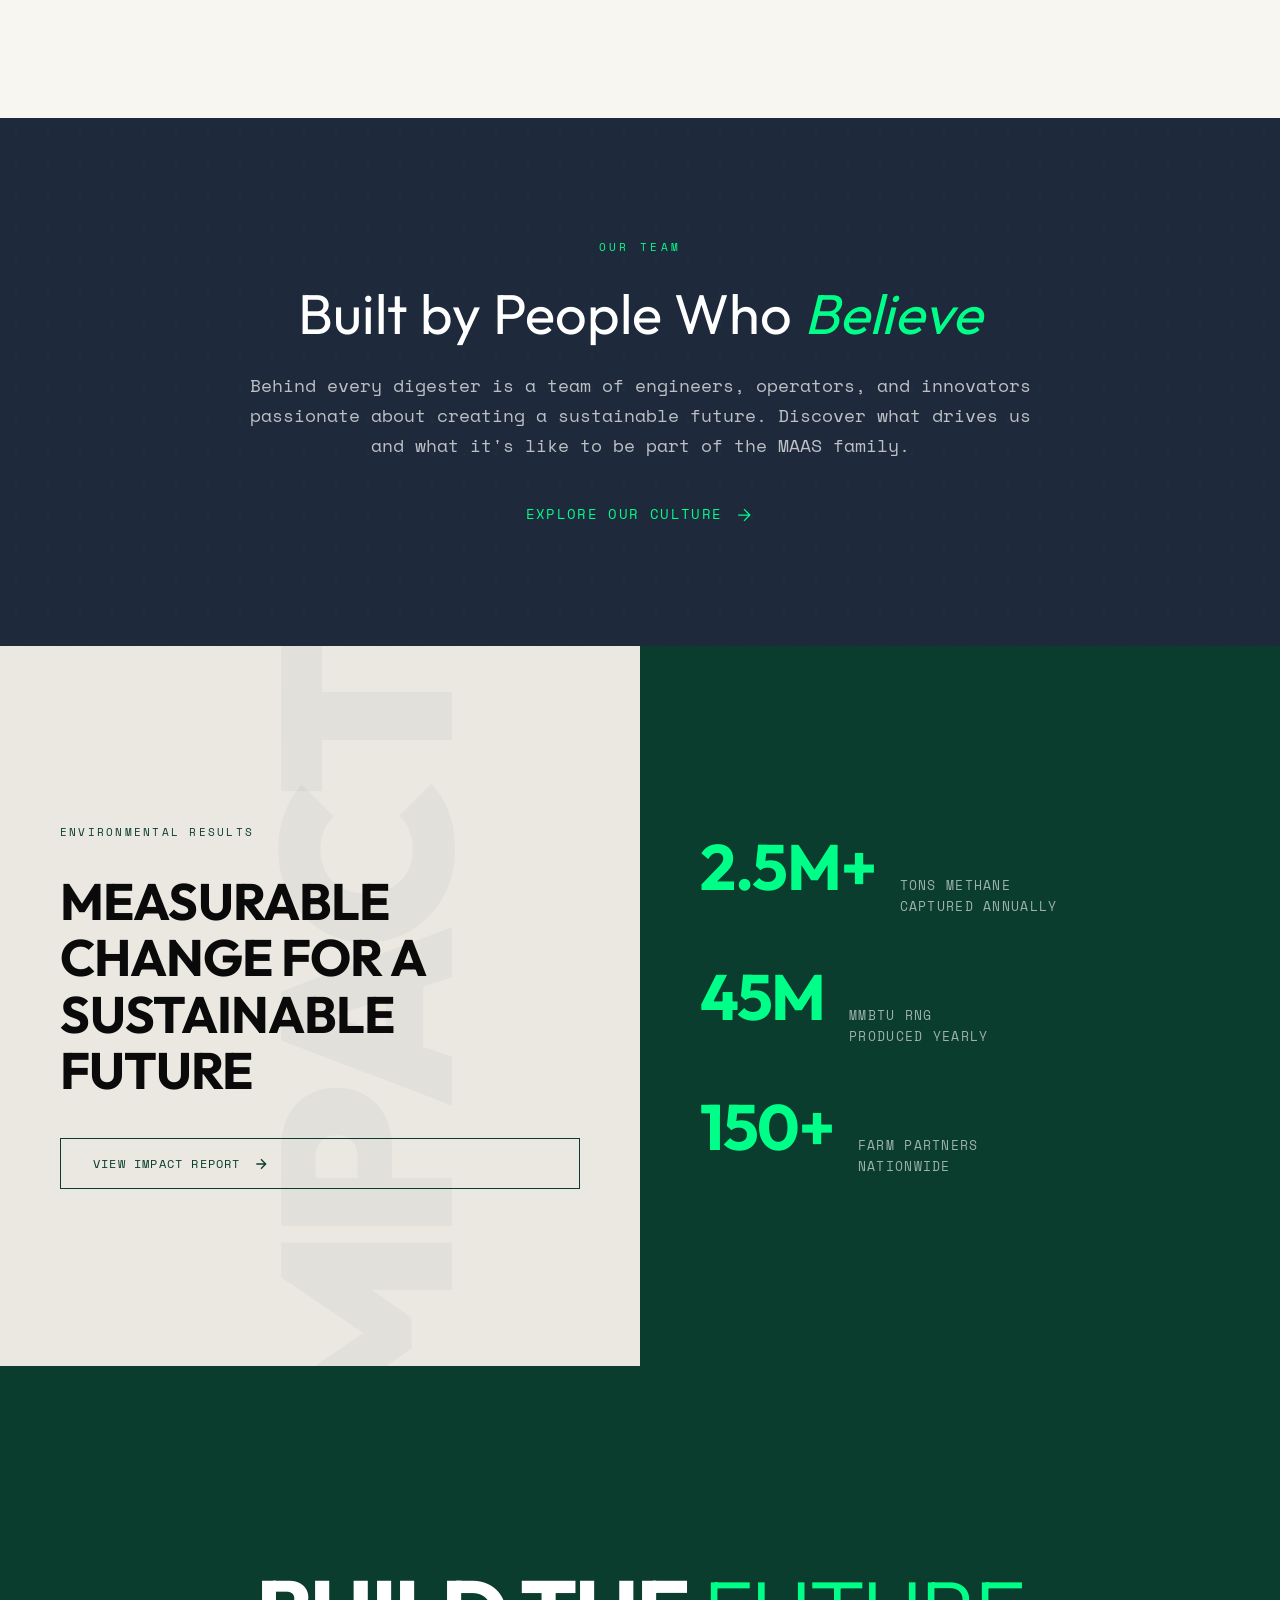
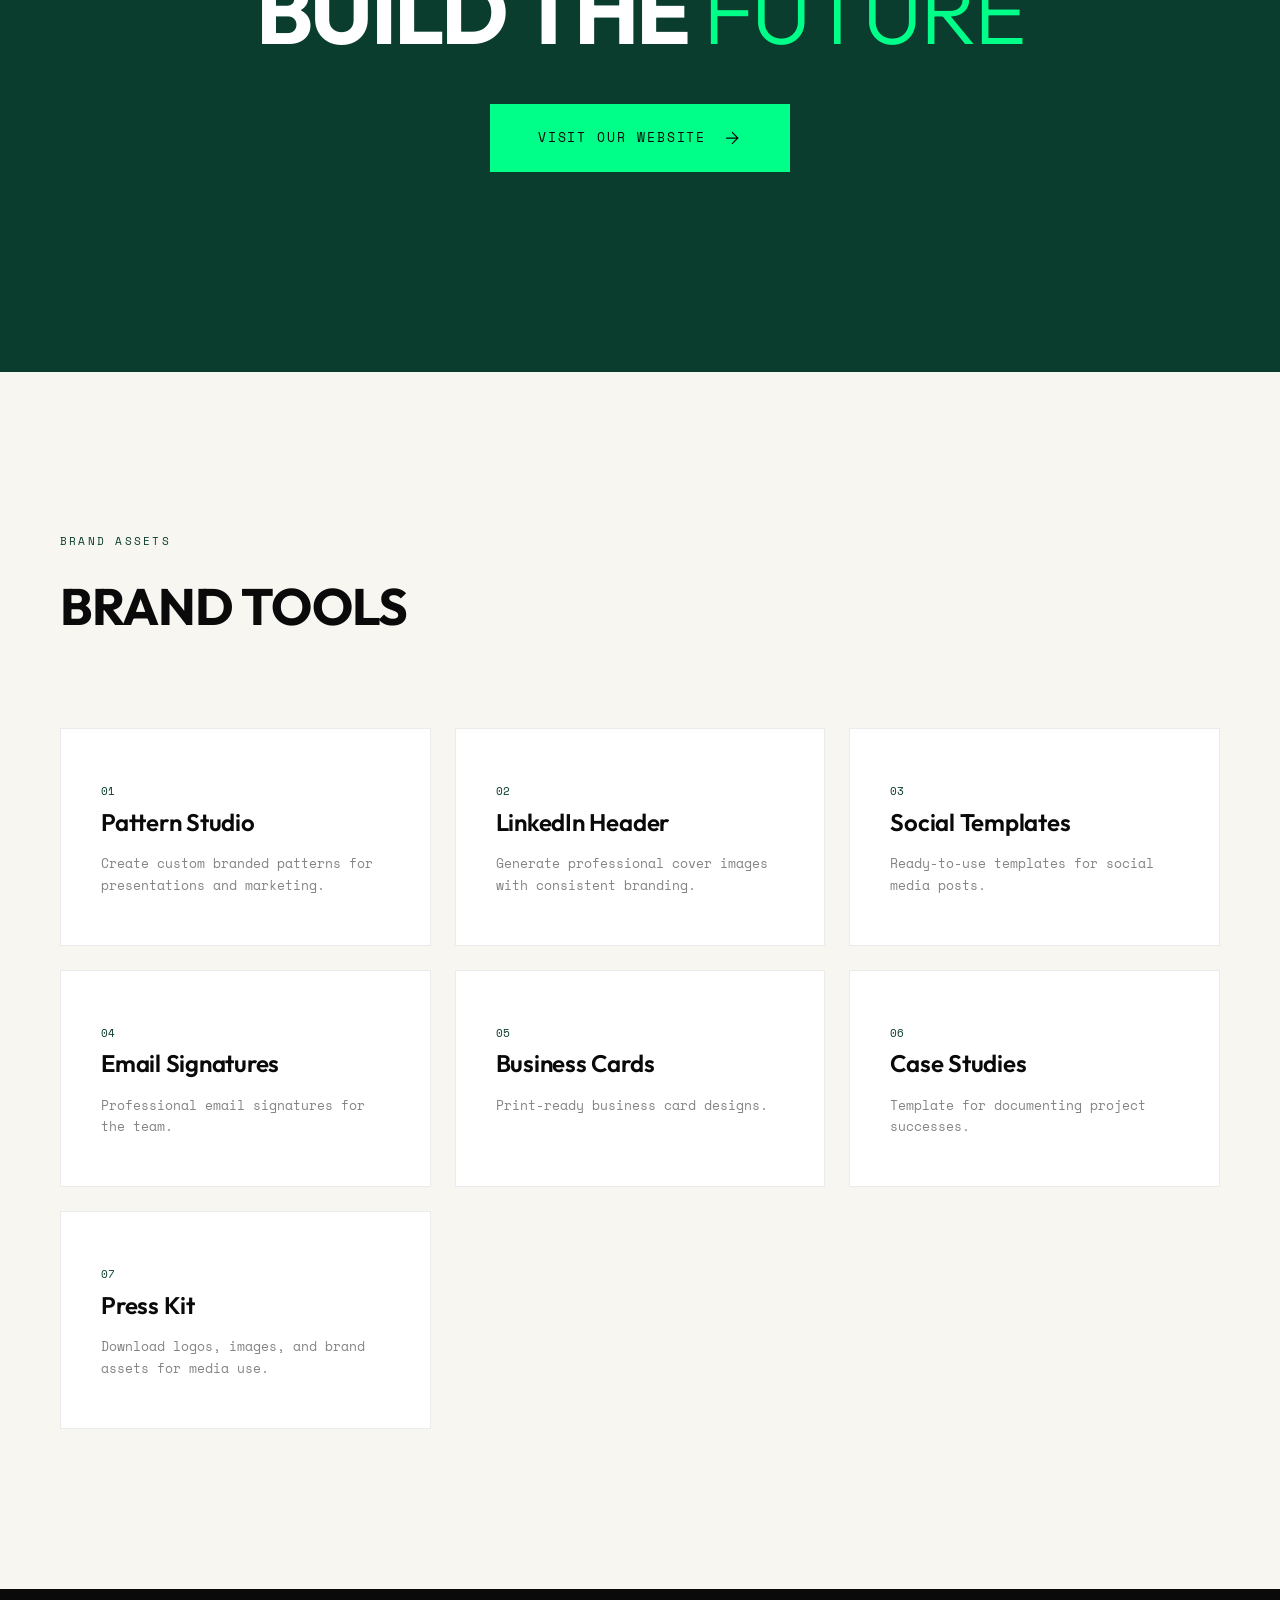
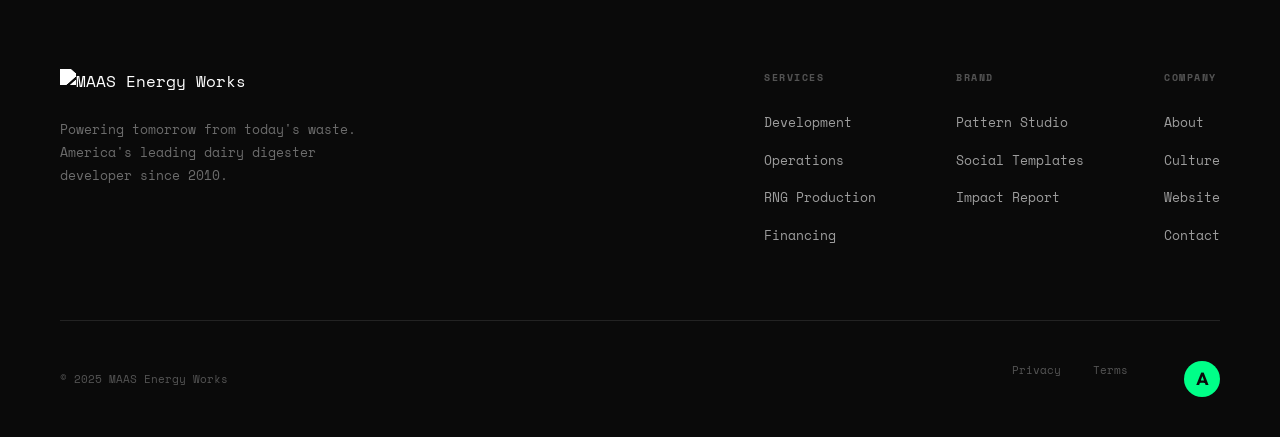
==== commit 9fb26f0b: "Fix culture blurb section - use correct dark background with dot pattern - Changed from undefined --" ====
--- a/maas-energy-brand/index.html
+++ b/maas-energy-brand/index.html
@@ -920,18 +920,29 @@
            CULTURE BLURB SECTION
            ===================== */
         .culture-blurb {
-            background: var(--near-black);
+            background: var(--charcoal);
             padding: 120px 60px;
             display: flex;
             align-items: center;
             justify-content: center;
-            border-top: 1px solid rgba(45, 139, 78, 0.1);
-            border-bottom: 1px solid rgba(45, 139, 78, 0.1);
+            position: relative;
+            overflow: hidden;
+        }
+
+        .culture-blurb::before {
+            content: '';
+            position: absolute;
+            inset: 0;
+            background-image: radial-gradient(circle, rgba(0, 255, 136, 0.06) 1.5px, transparent 1.5px);
+            background-size: 32px 32px;
+            pointer-events: none;
         }
 
         .culture-blurb-content {
             max-width: 800px;
             text-align: center;
+            position: relative;
+            z-index: 1;
         }
 
         .culture-blurb-label {
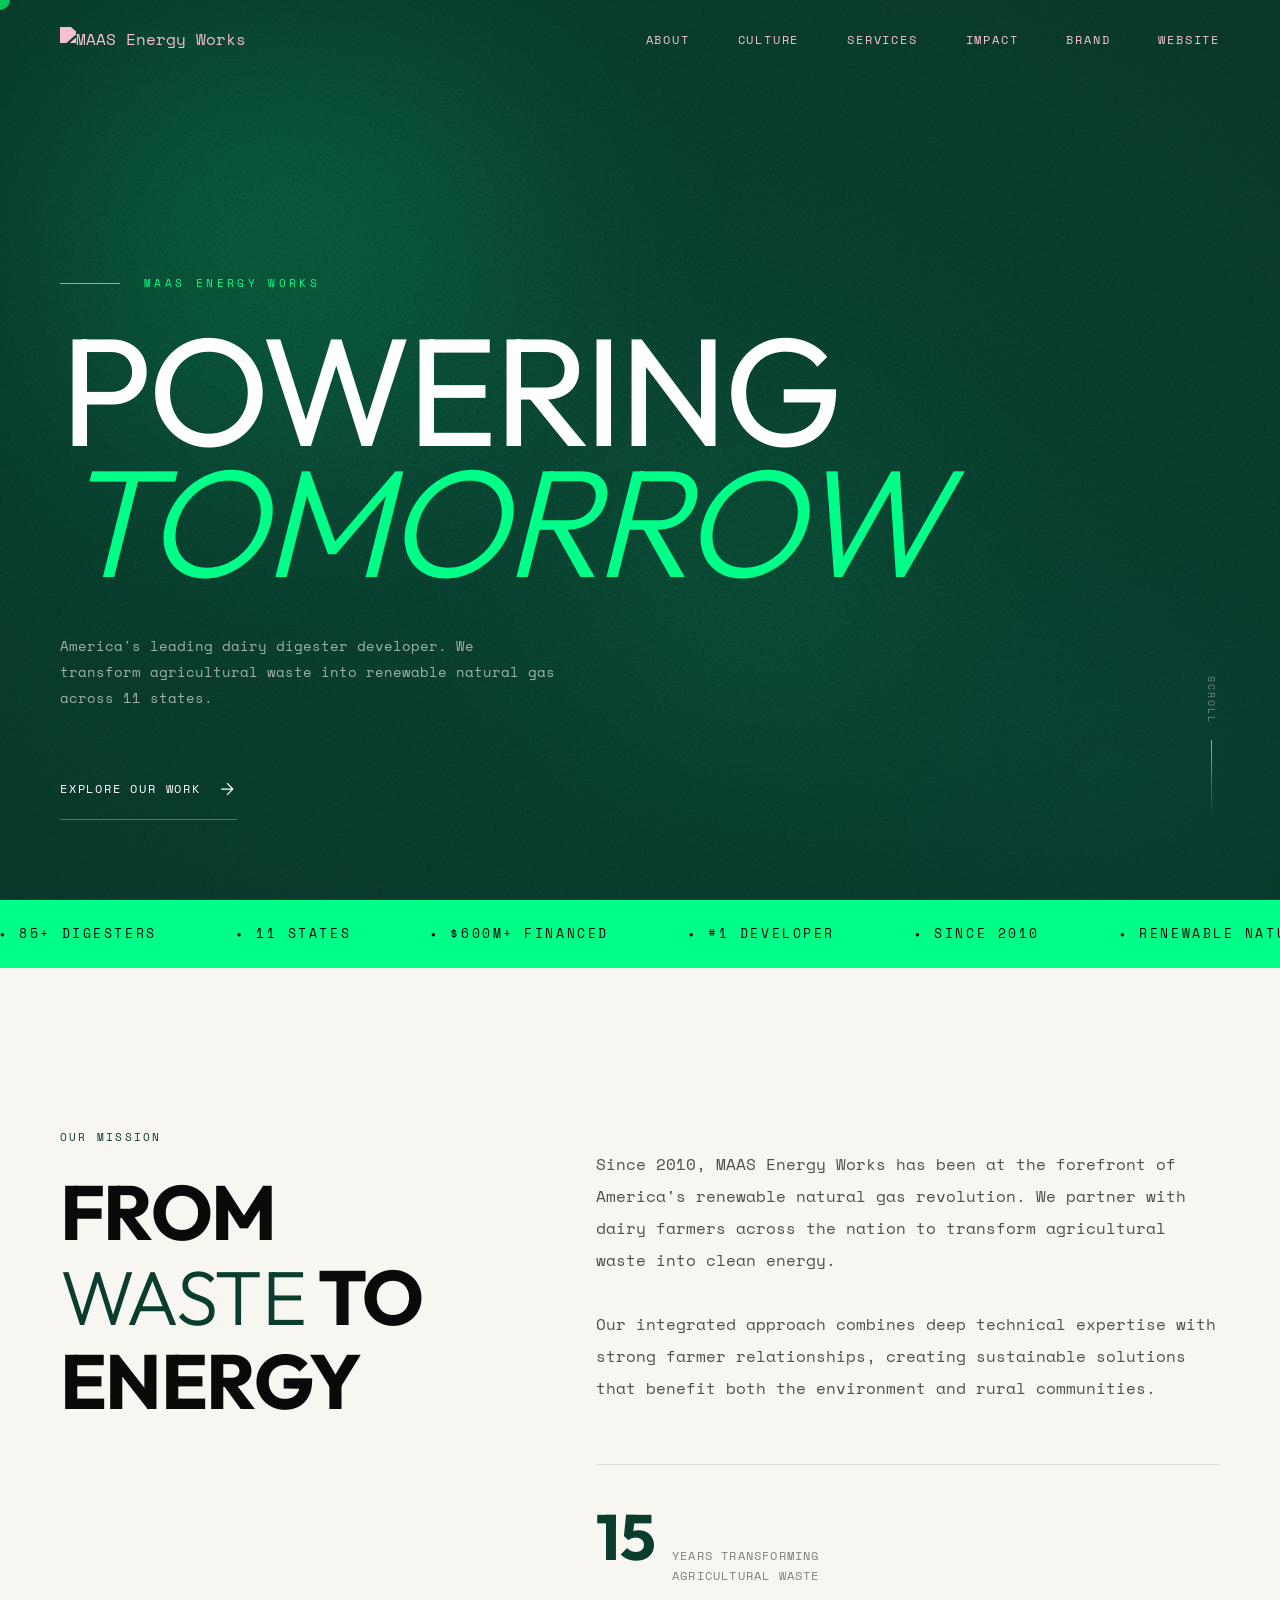
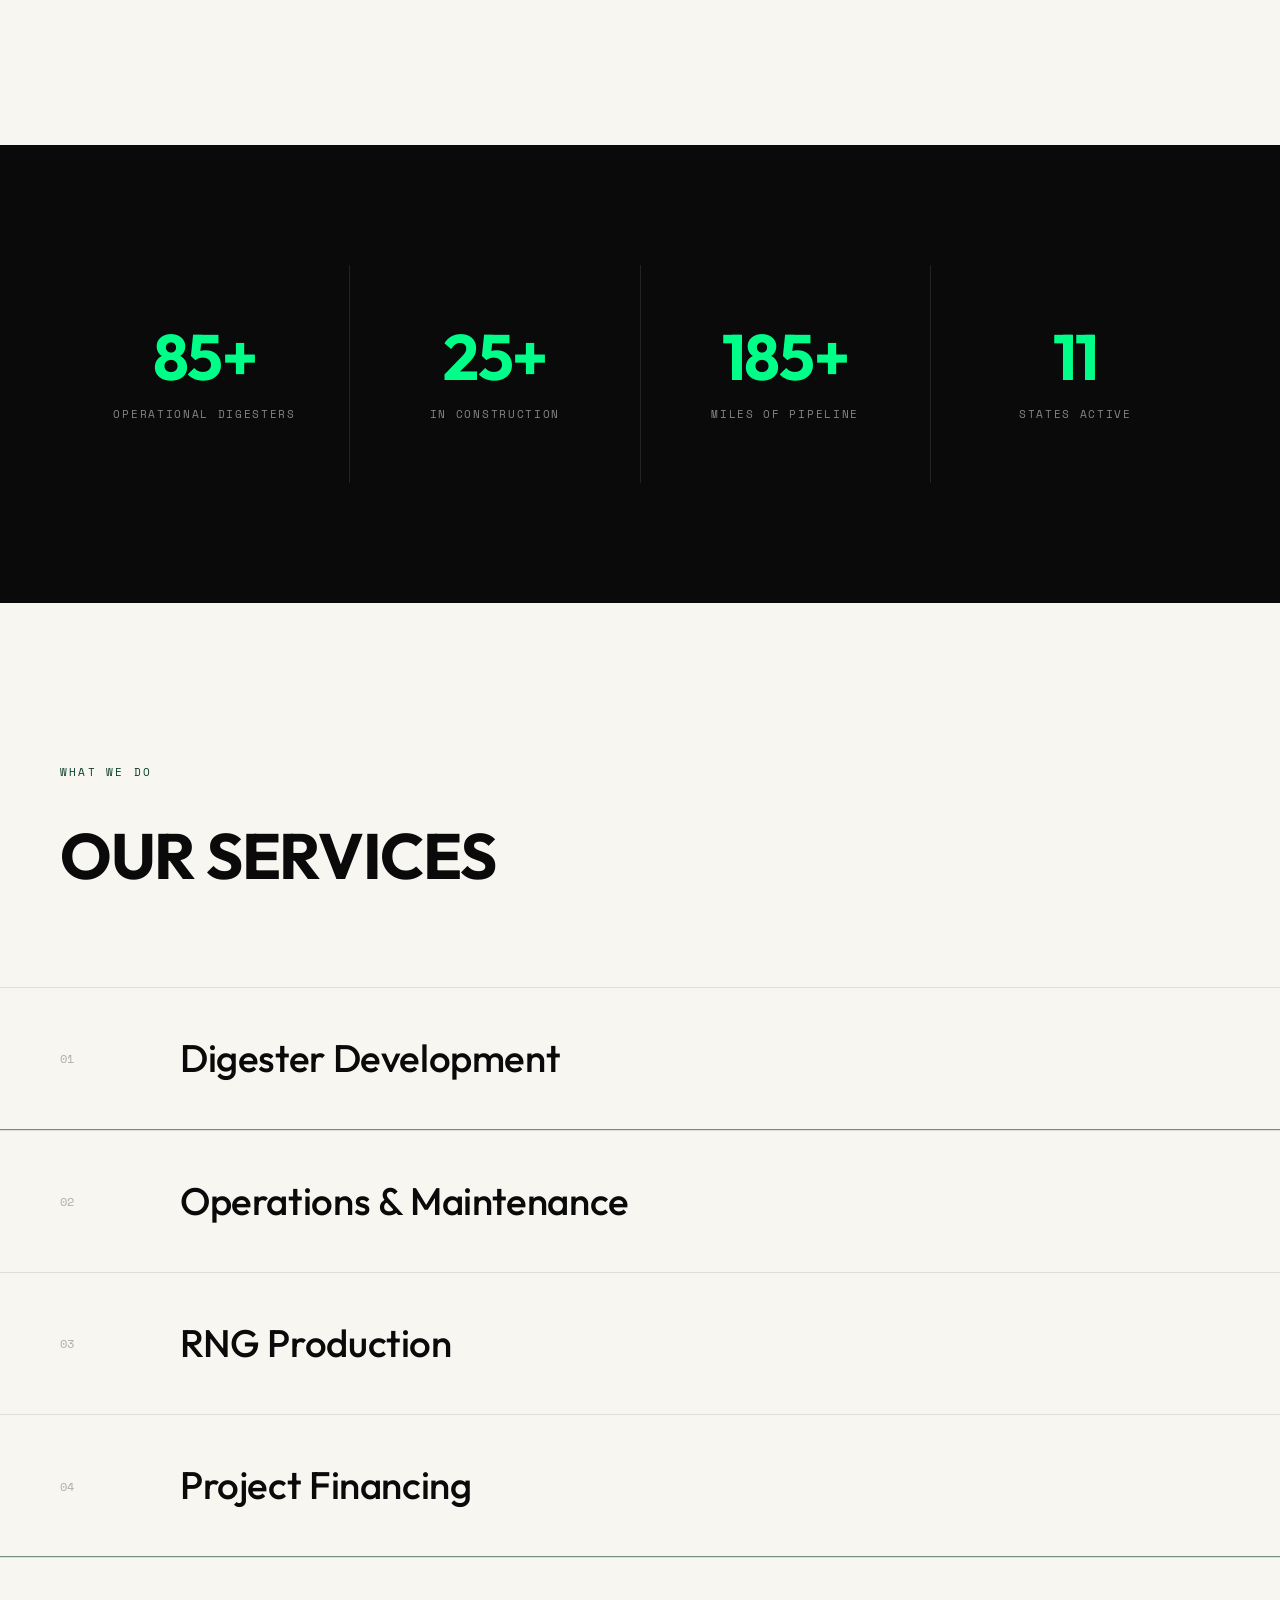
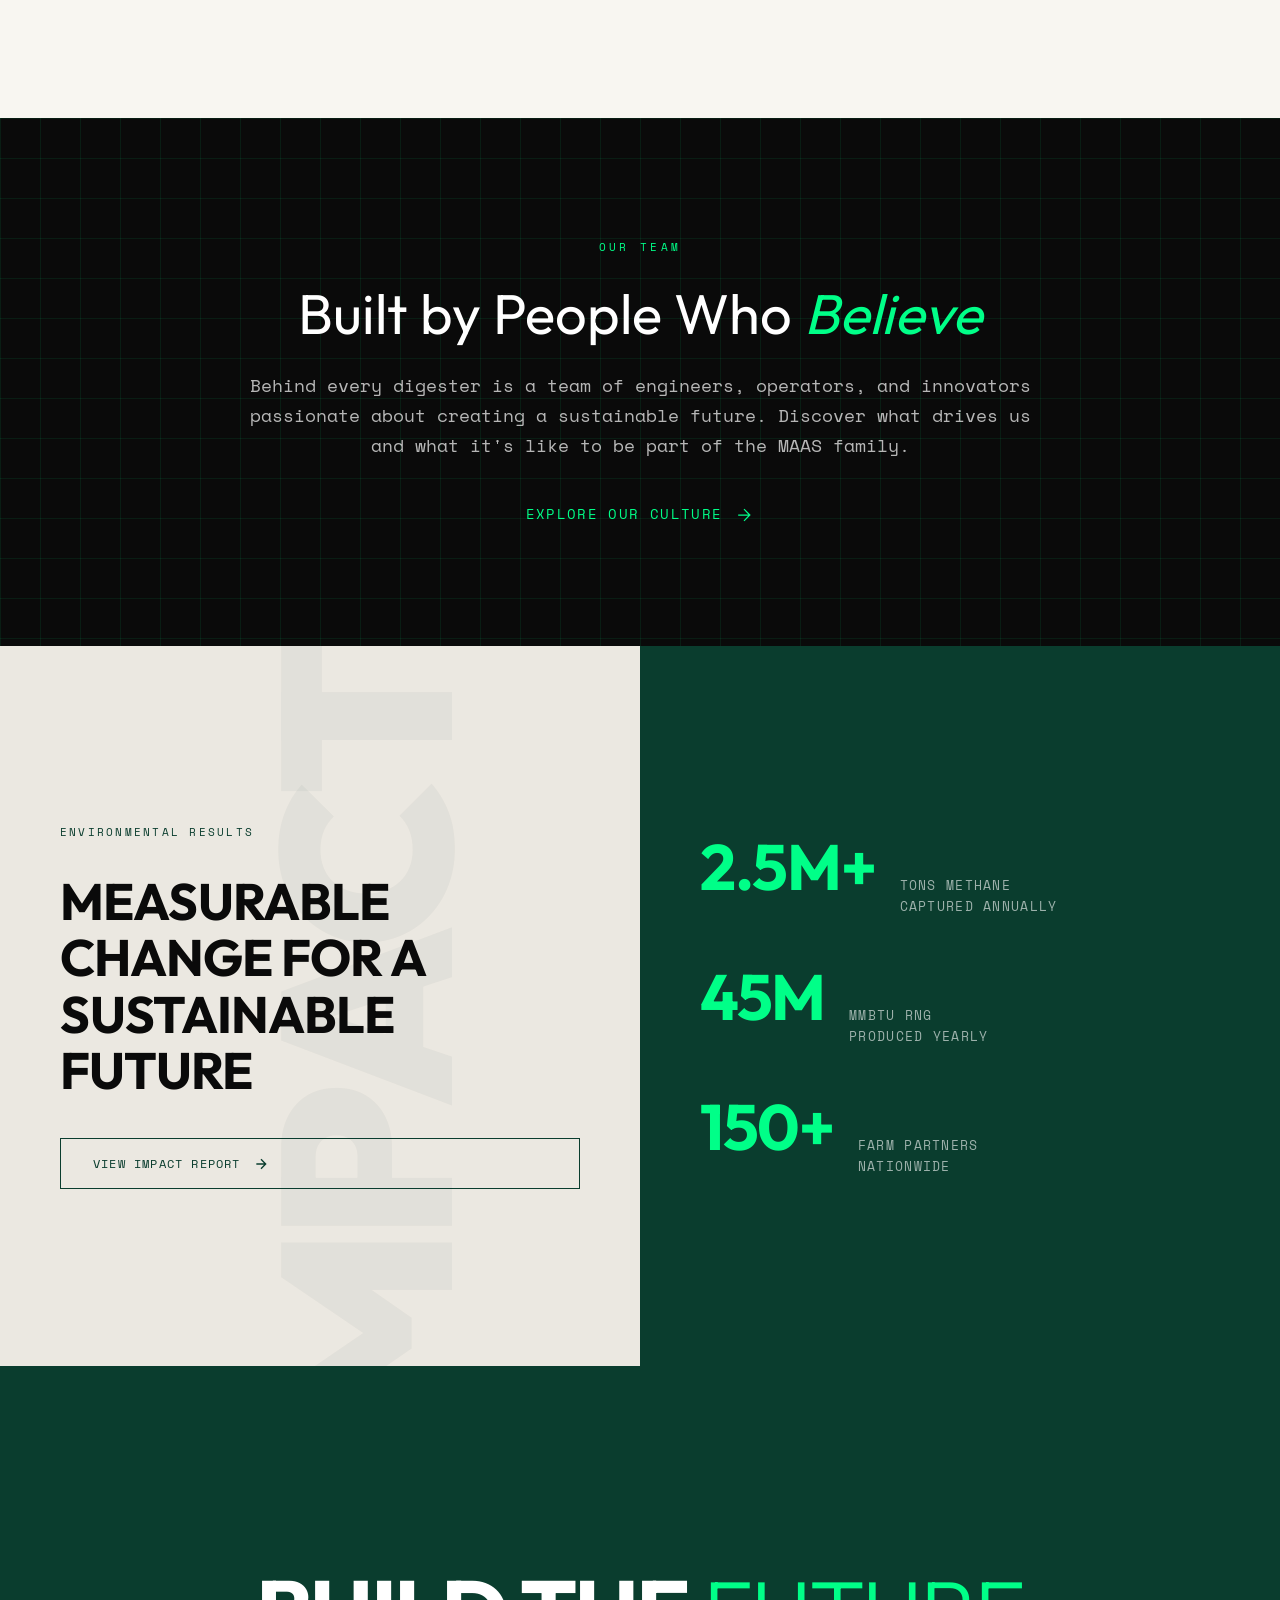
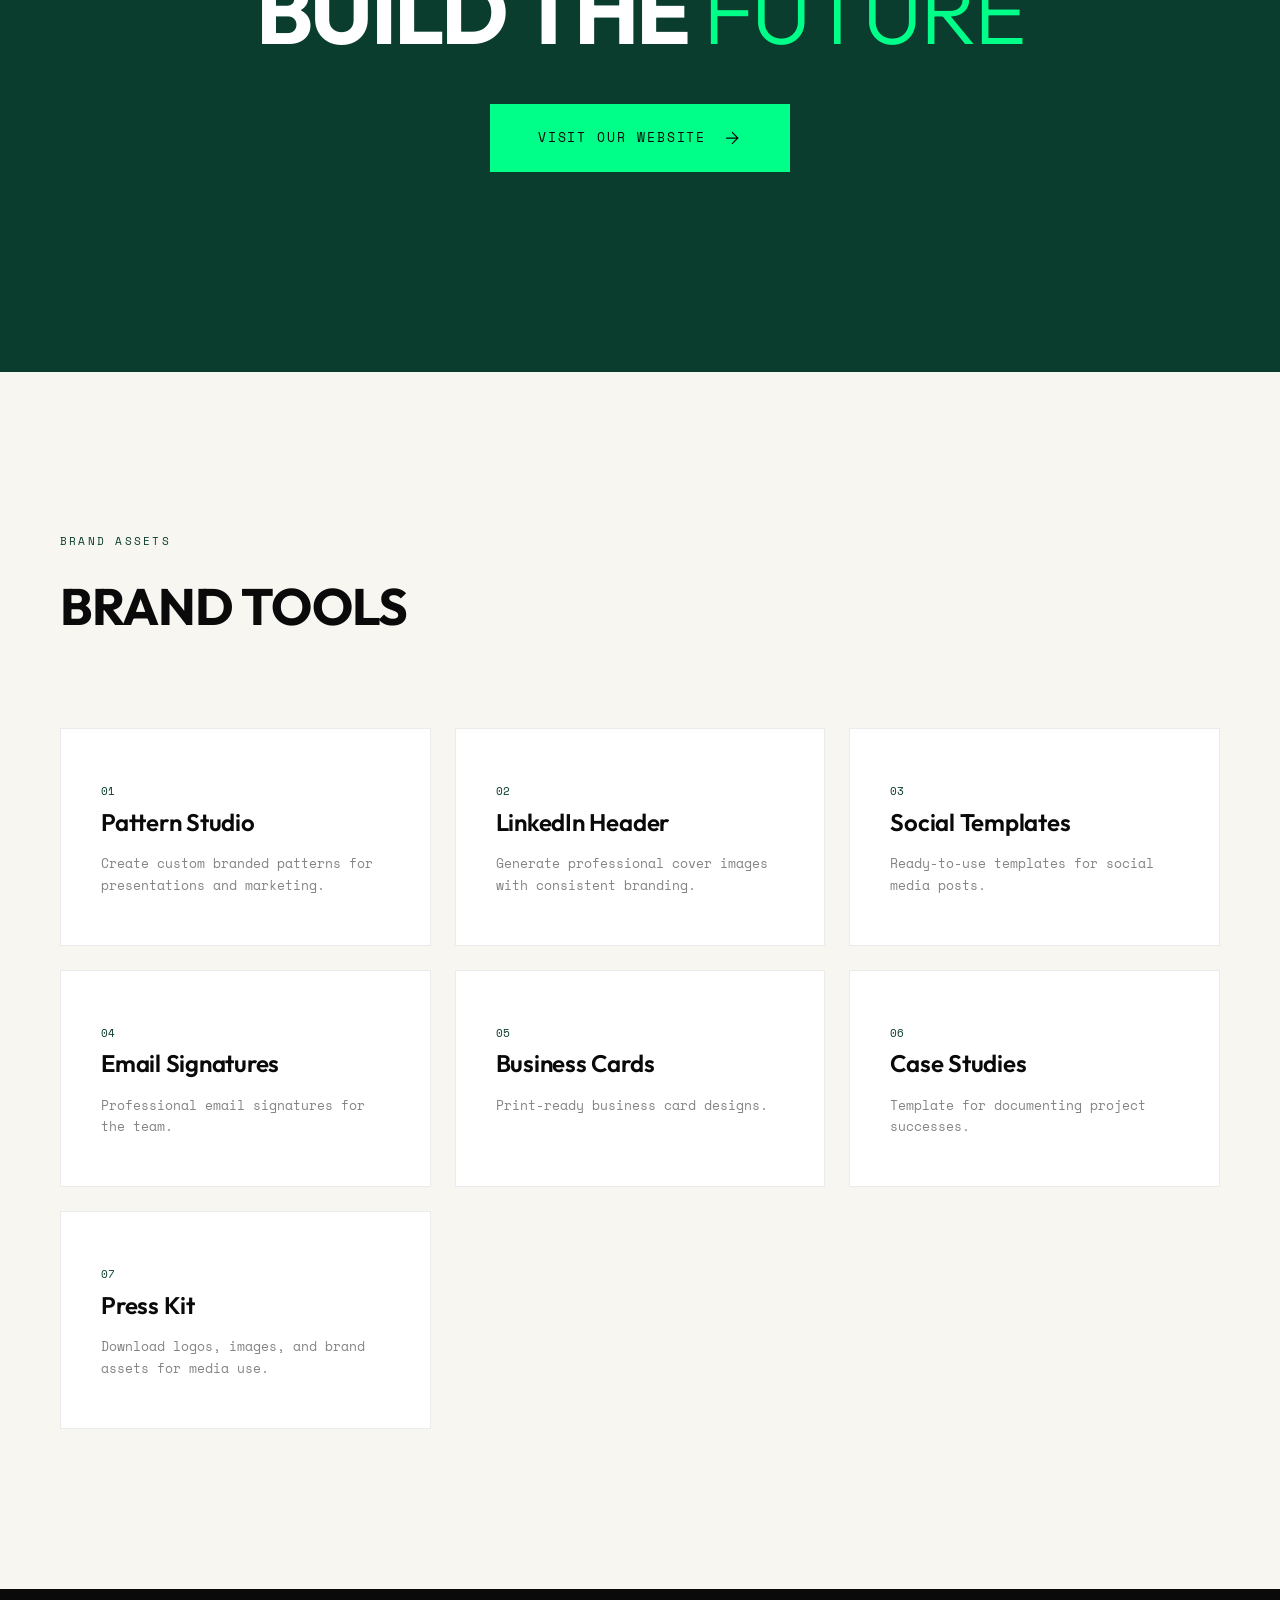
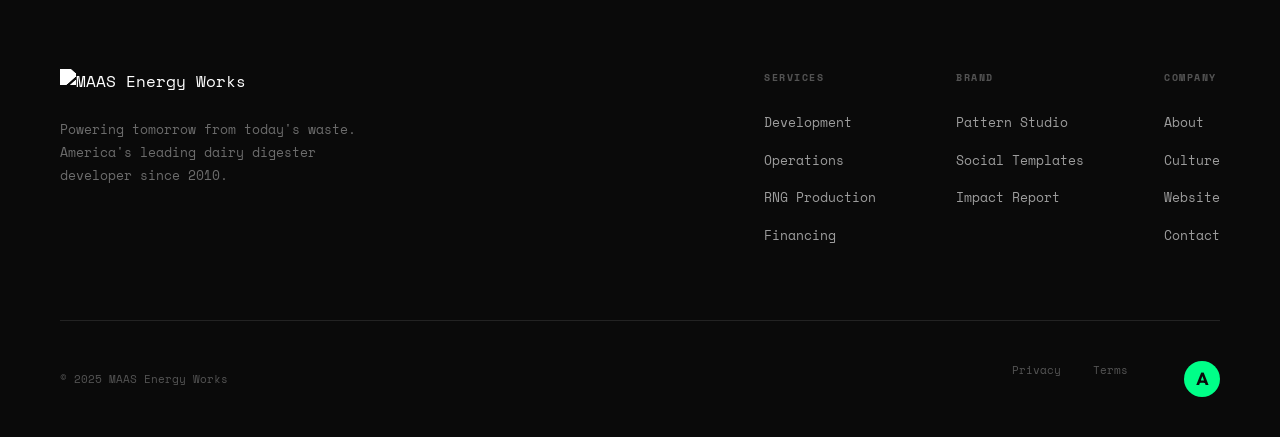
==== commit 18382ce5: "Fix culture section, update stats, and add services modals Culture Section: - Changed background fro" ====
--- a/maas-energy-brand/index.html
+++ b/maas-energy-brand/index.html
@@ -920,7 +920,7 @@
            CULTURE BLURB SECTION
            ===================== */
         .culture-blurb {
-            background: var(--charcoal);
+            background: #0A0A0A;
             padding: 120px 60px;
             display: flex;
             align-items: center;
@@ -933,8 +933,10 @@
             content: '';
             position: absolute;
             inset: 0;
-            background-image: radial-gradient(circle, rgba(0, 255, 136, 0.06) 1.5px, transparent 1.5px);
-            background-size: 32px 32px;
+            background-image:
+                linear-gradient(rgba(0, 255, 136, 0.08) 1px, transparent 1px),
+                linear-gradient(90deg, rgba(0, 255, 136, 0.08) 1px, transparent 1px);
+            background-size: 40px 40px;
             pointer-events: none;
         }
 
@@ -1593,13 +1595,13 @@
     <div class="marquee-section">
         <div class="marquee">
             <div class="marquee-content">
-                <span class="marquee-item">70+ Digesters</span>
+                <span class="marquee-item">85+ Digesters</span>
                 <span class="marquee-item">11 States</span>
                 <span class="marquee-item">$600M+ Financed</span>
                 <span class="marquee-item">#1 Developer</span>
                 <span class="marquee-item">Since 2010</span>
                 <span class="marquee-item">Renewable Natural Gas</span>
-                <span class="marquee-item">70+ Digesters</span>
+                <span class="marquee-item">85+ Digesters</span>
                 <span class="marquee-item">11 States</span>
                 <span class="marquee-item">$600M+ Financed</span>
                 <span class="marquee-item">#1 Developer</span>
@@ -1607,13 +1609,13 @@
                 <span class="marquee-item">Renewable Natural Gas</span>
             </div>
             <div class="marquee-content">
-                <span class="marquee-item">70+ Digesters</span>
+                <span class="marquee-item">85+ Digesters</span>
                 <span class="marquee-item">11 States</span>
                 <span class="marquee-item">$600M+ Financed</span>
                 <span class="marquee-item">#1 Developer</span>
                 <span class="marquee-item">Since 2010</span>
                 <span class="marquee-item">Renewable Natural Gas</span>
-                <span class="marquee-item">70+ Digesters</span>
+                <span class="marquee-item">85+ Digesters</span>
                 <span class="marquee-item">11 States</span>
                 <span class="marquee-item">$600M+ Financed</span>
                 <span class="marquee-item">#1 Developer</span>
@@ -1645,20 +1647,20 @@
     <section class="stats-section">
         <div class="stats-grid">
             <div class="stat-item fade-up">
-                <div class="stat-number" data-counter="70">0</div>
-                <p class="stat-label">Digesters Developed</p>
+                <div class="stat-number"><span data-counter="85">0</span>+</div>
+                <p class="stat-label">Operational Digesters</p>
+            </div>
+            <div class="stat-item fade-up">
+                <div class="stat-number"><span data-counter="25">0</span>+</div>
+                <p class="stat-label">In Construction</p>
+            </div>
+            <div class="stat-item fade-up">
+                <div class="stat-number"><span data-counter="185">0</span>+</div>
+                <p class="stat-label">Miles of Pipeline</p>
             </div>
             <div class="stat-item fade-up">
                 <div class="stat-number" data-counter="11">0</div>
                 <p class="stat-label">States Active</p>
-            </div>
-            <div class="stat-item fade-up">
-                <div class="stat-number">$<span data-counter="600">0</span>M</div>
-                <p class="stat-label">Financing Secured</p>
-            </div>
-            <div class="stat-item fade-up">
-                <div class="stat-number">#1</div>
-                <p class="stat-label">U.S. Developer</p>
             </div>
         </div>
     </section>
@@ -1829,6 +1831,21 @@
             <p class="modal-text">This section will contain the full MAAS Energy Works Impact Report, showcasing our environmental achievements, methane capture metrics, RNG production data, and community benefits across all 11 states of operation.</p>
             <p class="modal-text" style="margin-top: 16px;">The complete report will include detailed breakdowns of emissions reductions, farm partnerships, and our roadmap to carbon-negative operations.</p>
             <span class="modal-demo-badge">For Demo Only</span>
+        </div>
+    </div>
+
+    <!-- Services Demo Modal -->
+    <div class="modal-overlay" id="servicesModal">
+        <div class="modal-content">
+            <button class="modal-close" id="closeServicesModal">
+                <svg width="20" height="20" viewBox="0 0 24 24" fill="none" stroke="currentColor" stroke-width="2">
+                    <path d="M18 6L6 18M6 6l12 12"/>
+                </svg>
+            </button>
+            <p class="modal-label" id="serviceModalLabel">Service Details</p>
+            <h3 class="modal-title" id="serviceModalTitle">Service Name</h3>
+            <p class="modal-text">This is a demonstration of the MAAS Energy Works Brand House. In a production environment, this section would contain detailed information about this service offering, including capabilities, case studies, and contact options.</p>
+            <span class="modal-demo-badge">Demo Only</span>
         </div>
     </div>
 
@@ -2057,6 +2074,40 @@
                 impactReportModal.classList.remove('active');
                 document.body.style.overflow = '';
             }
+            if (e.key === 'Escape' && servicesModal.classList.contains('active')) {
+                servicesModal.classList.remove('active');
+                document.body.style.overflow = '';
+            }
+        });
+
+        // Services Modal
+        const servicesModal = document.getElementById('servicesModal');
+        const closeServicesModalBtn = document.getElementById('closeServicesModal');
+        const serviceModalTitle = document.getElementById('serviceModalTitle');
+        const serviceModalLabel = document.getElementById('serviceModalLabel');
+
+        document.querySelectorAll('.service-row').forEach(row => {
+            row.style.cursor = 'pointer';
+            row.addEventListener('click', () => {
+                const serviceName = row.querySelector('.service-name').textContent;
+                const serviceNumber = row.querySelector('.service-number').textContent;
+                serviceModalTitle.textContent = serviceName;
+                serviceModalLabel.textContent = 'Service ' + serviceNumber;
+                servicesModal.classList.add('active');
+                document.body.style.overflow = 'hidden';
+            });
+        });
+
+        closeServicesModalBtn.addEventListener('click', () => {
+            servicesModal.classList.remove('active');
+            document.body.style.overflow = '';
+        });
+
+        servicesModal.addEventListener('click', (e) => {
+            if (e.target === servicesModal) {
+                servicesModal.classList.remove('active');
+                document.body.style.overflow = '';
+            }
         });
 
         // Custom Right-Click Context Menu
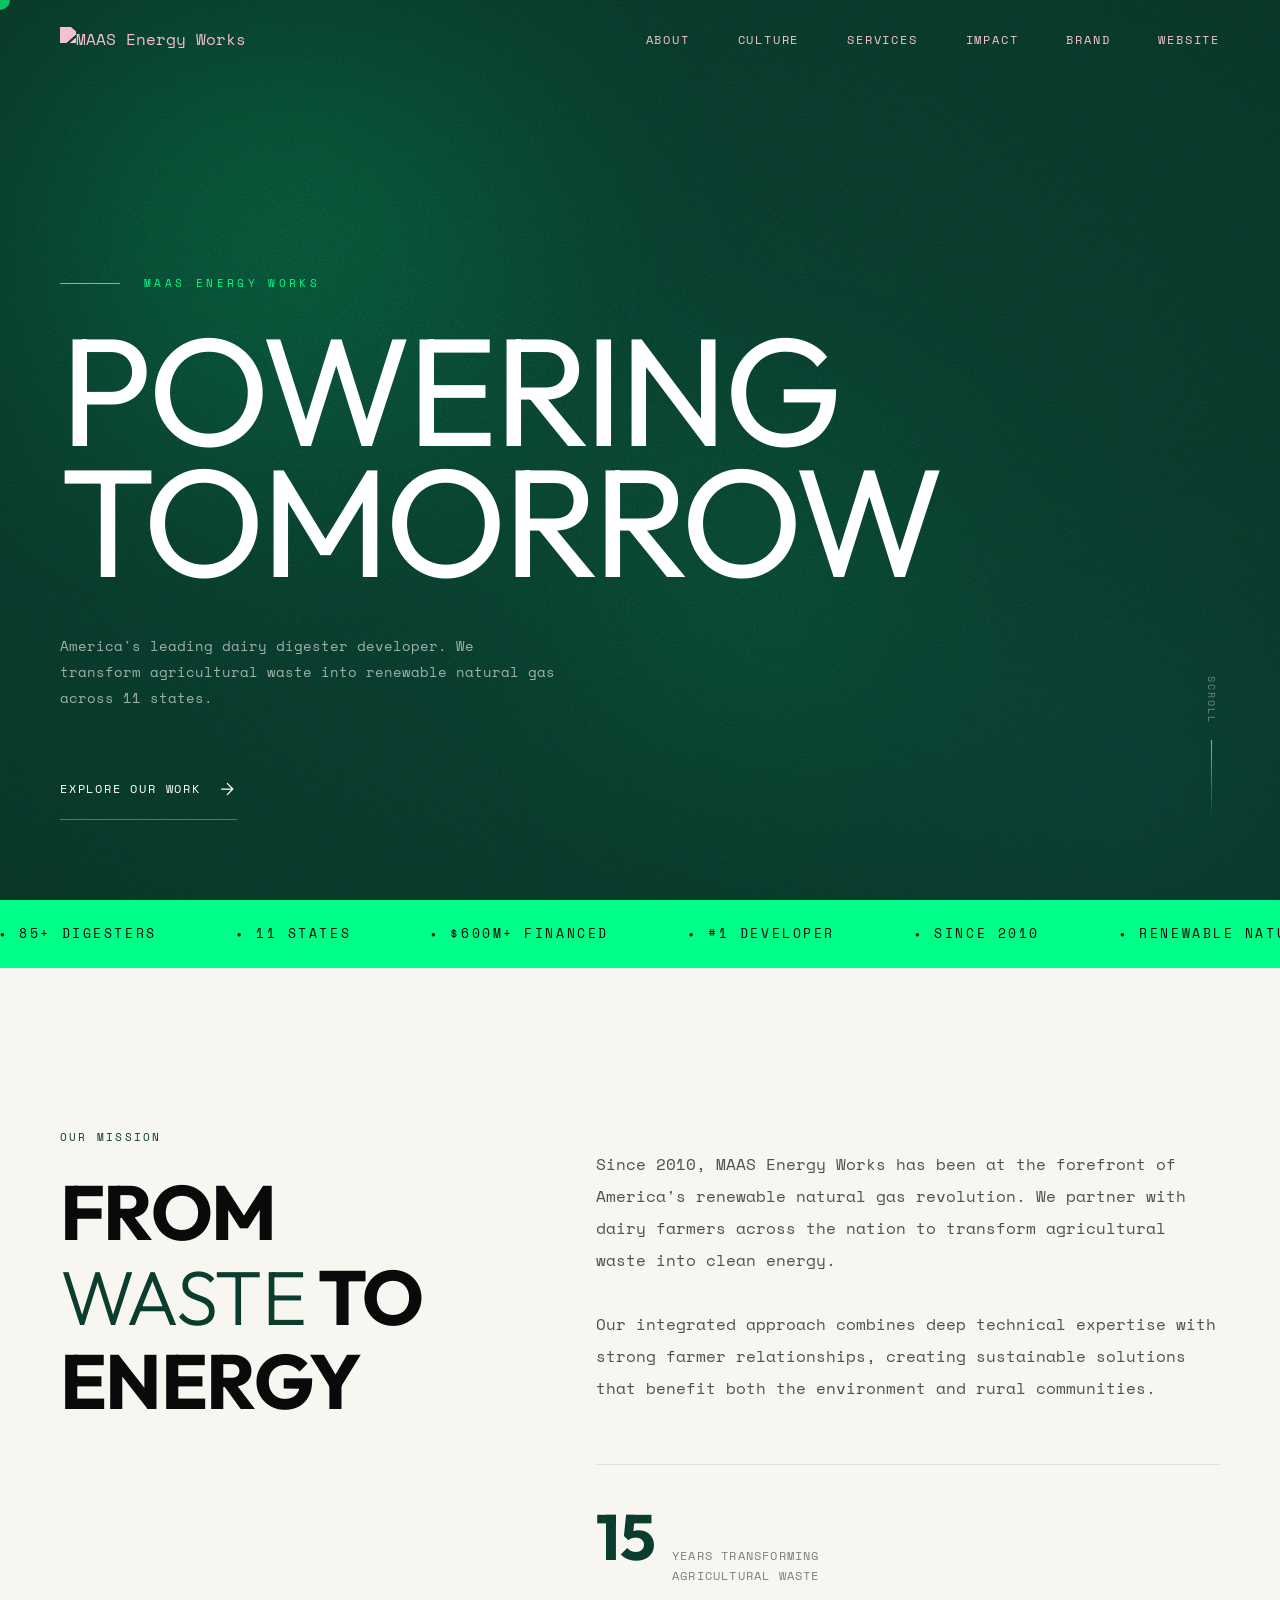
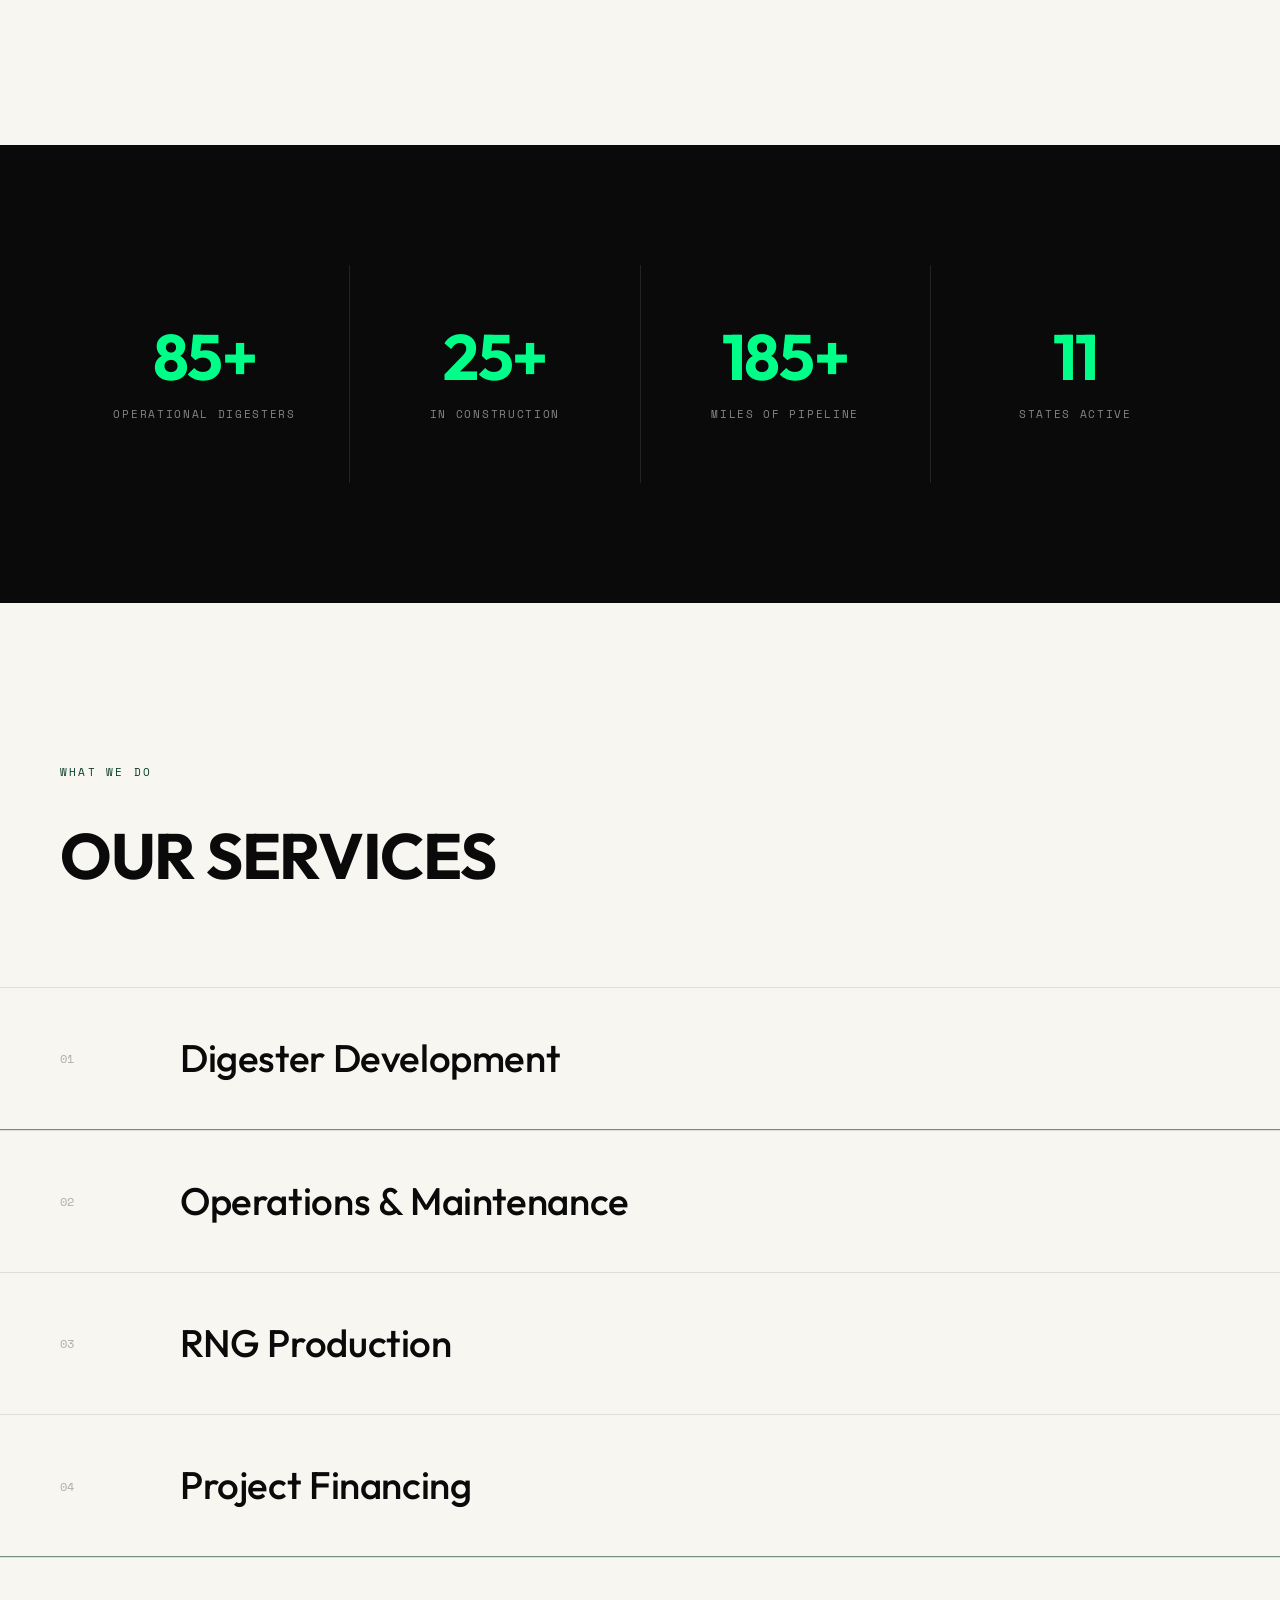
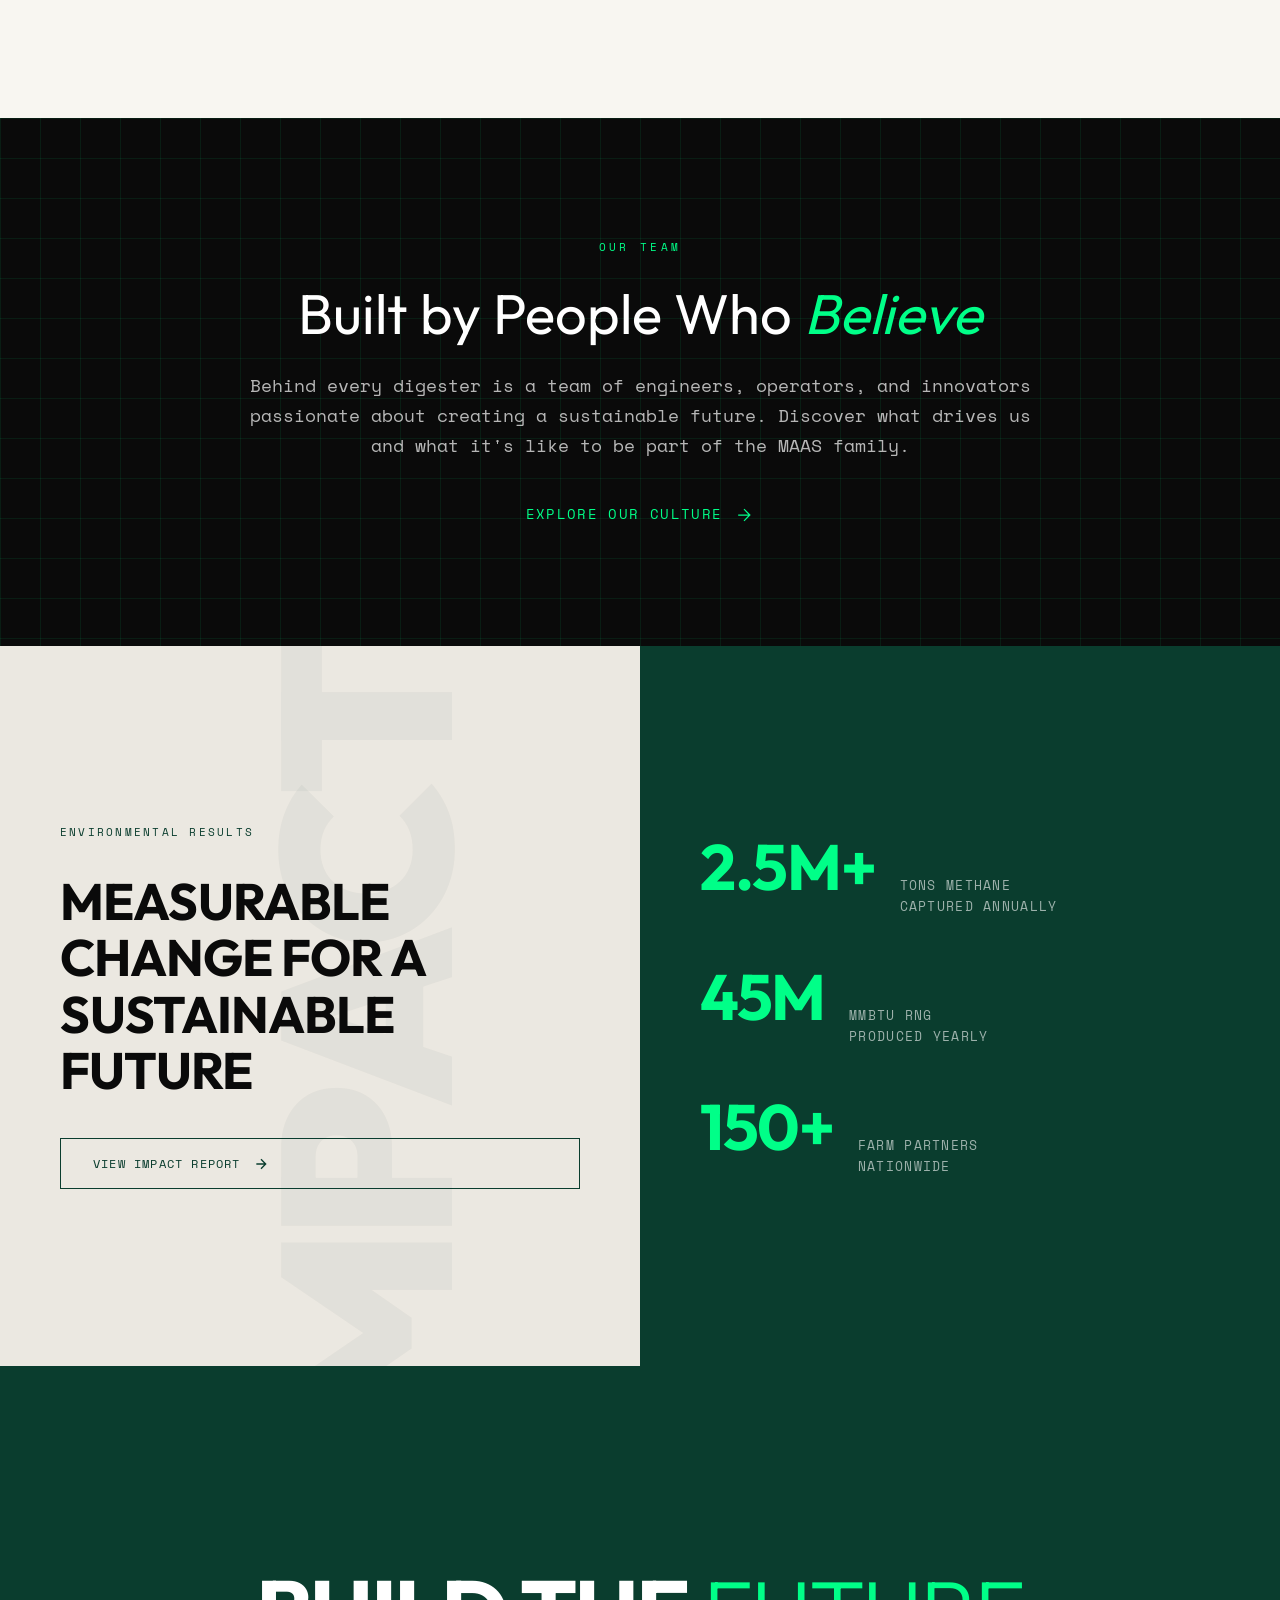
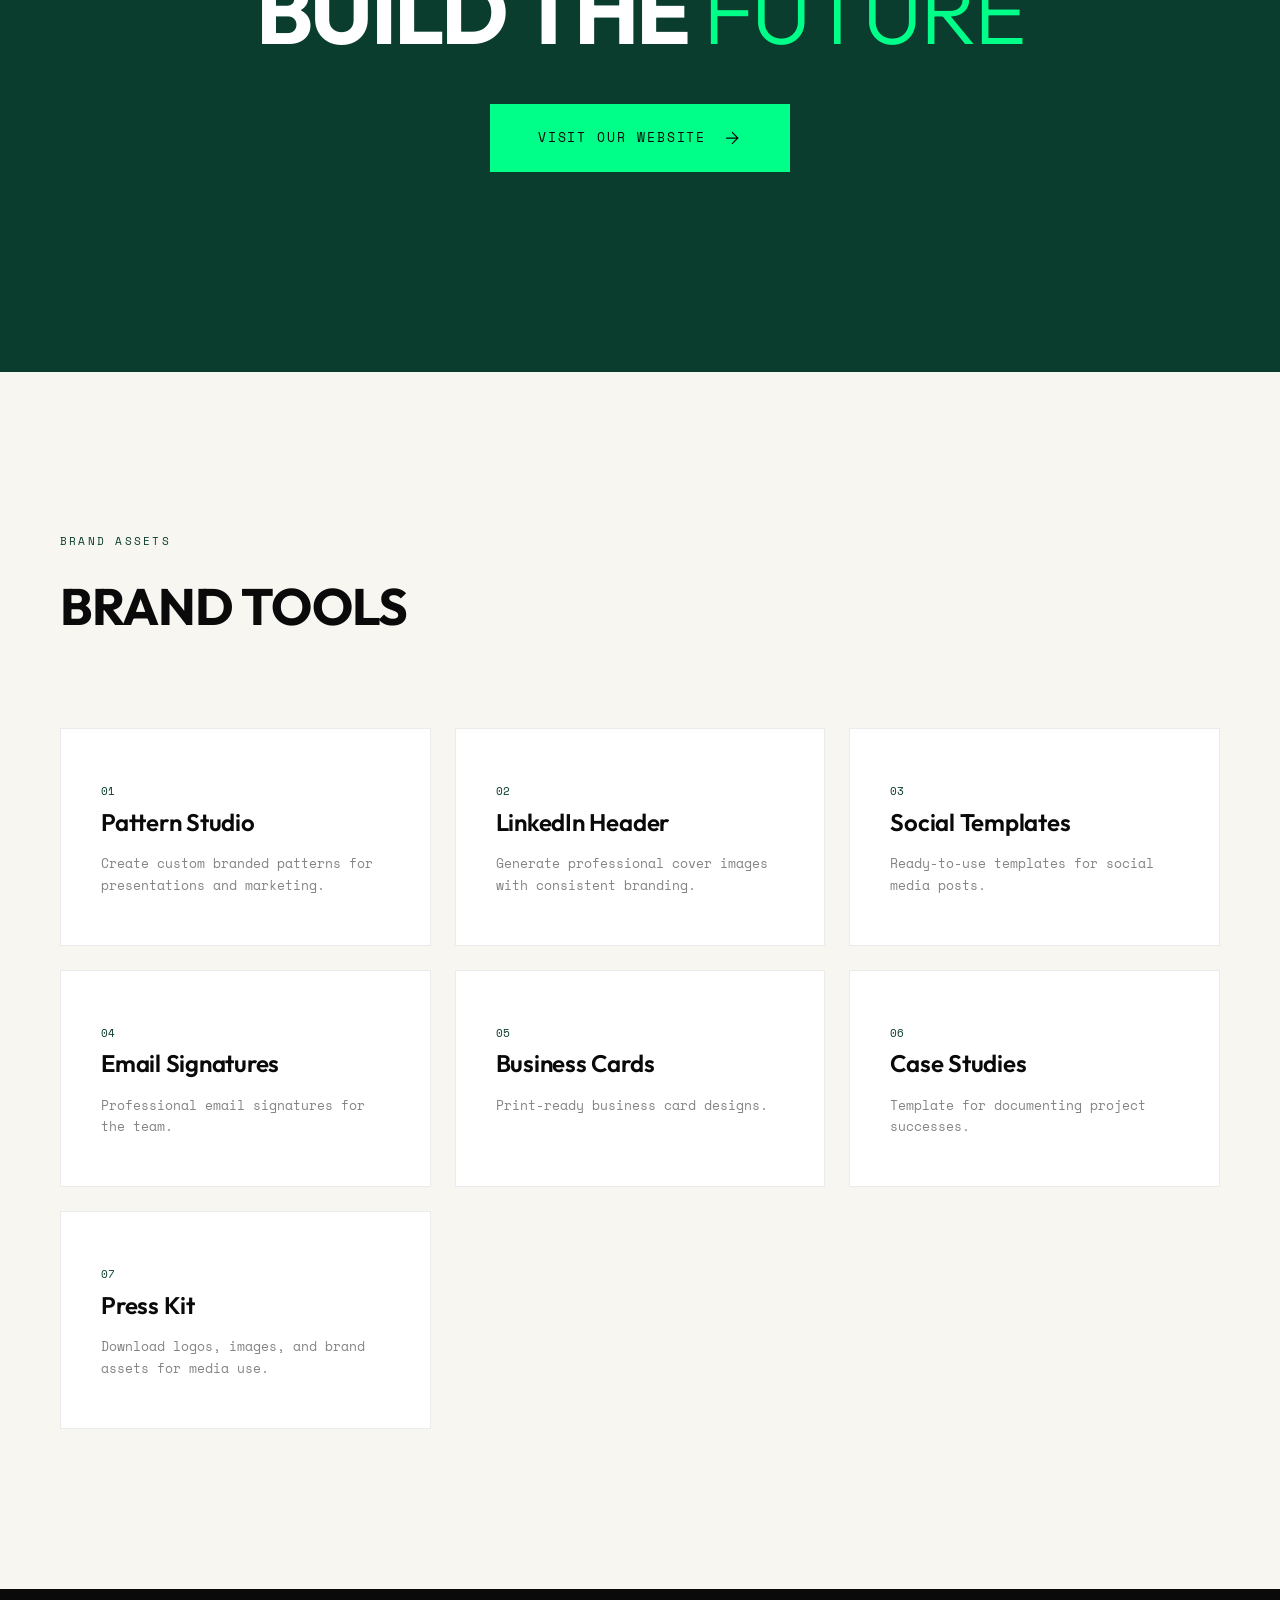
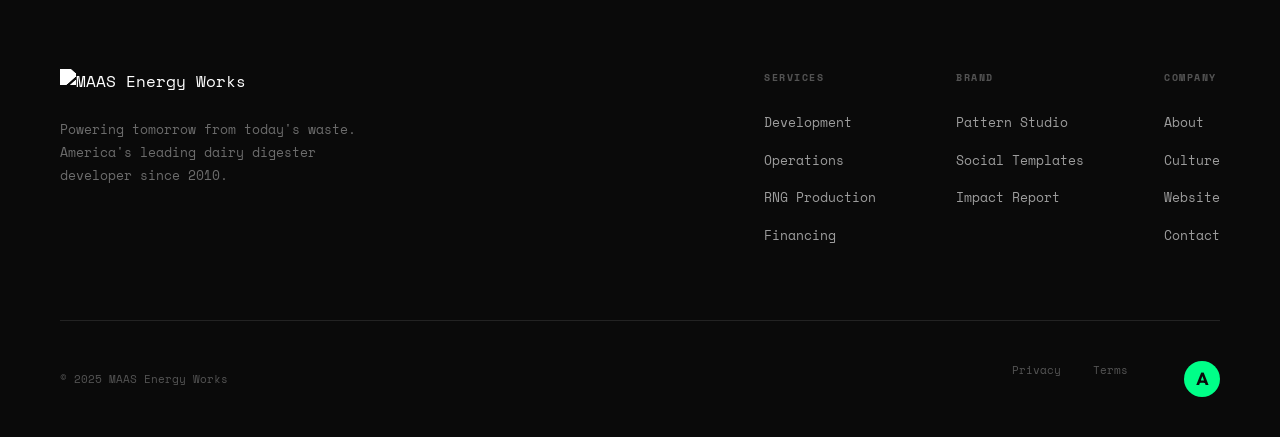
==== commit 38b0ae23: "Remove italics from TOMORROW in hero section https://claude.ai/code/session_01JfAuTijEP9zGXGkCzJRNEx" ====
--- a/maas-energy-brand/index.html
+++ b/maas-energy-brand/index.html
@@ -1574,7 +1574,7 @@
             <p class="hero-eyebrow">MAAS Energy Works</p>
             <h1 class="hero-title">
                 <span class="line"><span>POWERING</span></span>
-                <span class="line"><span><em>TOMORROW</em></span></span>
+                <span class="line"><span>TOMORROW</span></span>
             </h1>
             <p class="hero-subtitle">America's leading dairy digester developer. We transform agricultural waste into renewable natural gas across 11 states.</p>
             <a href="#services" class="hero-cta">
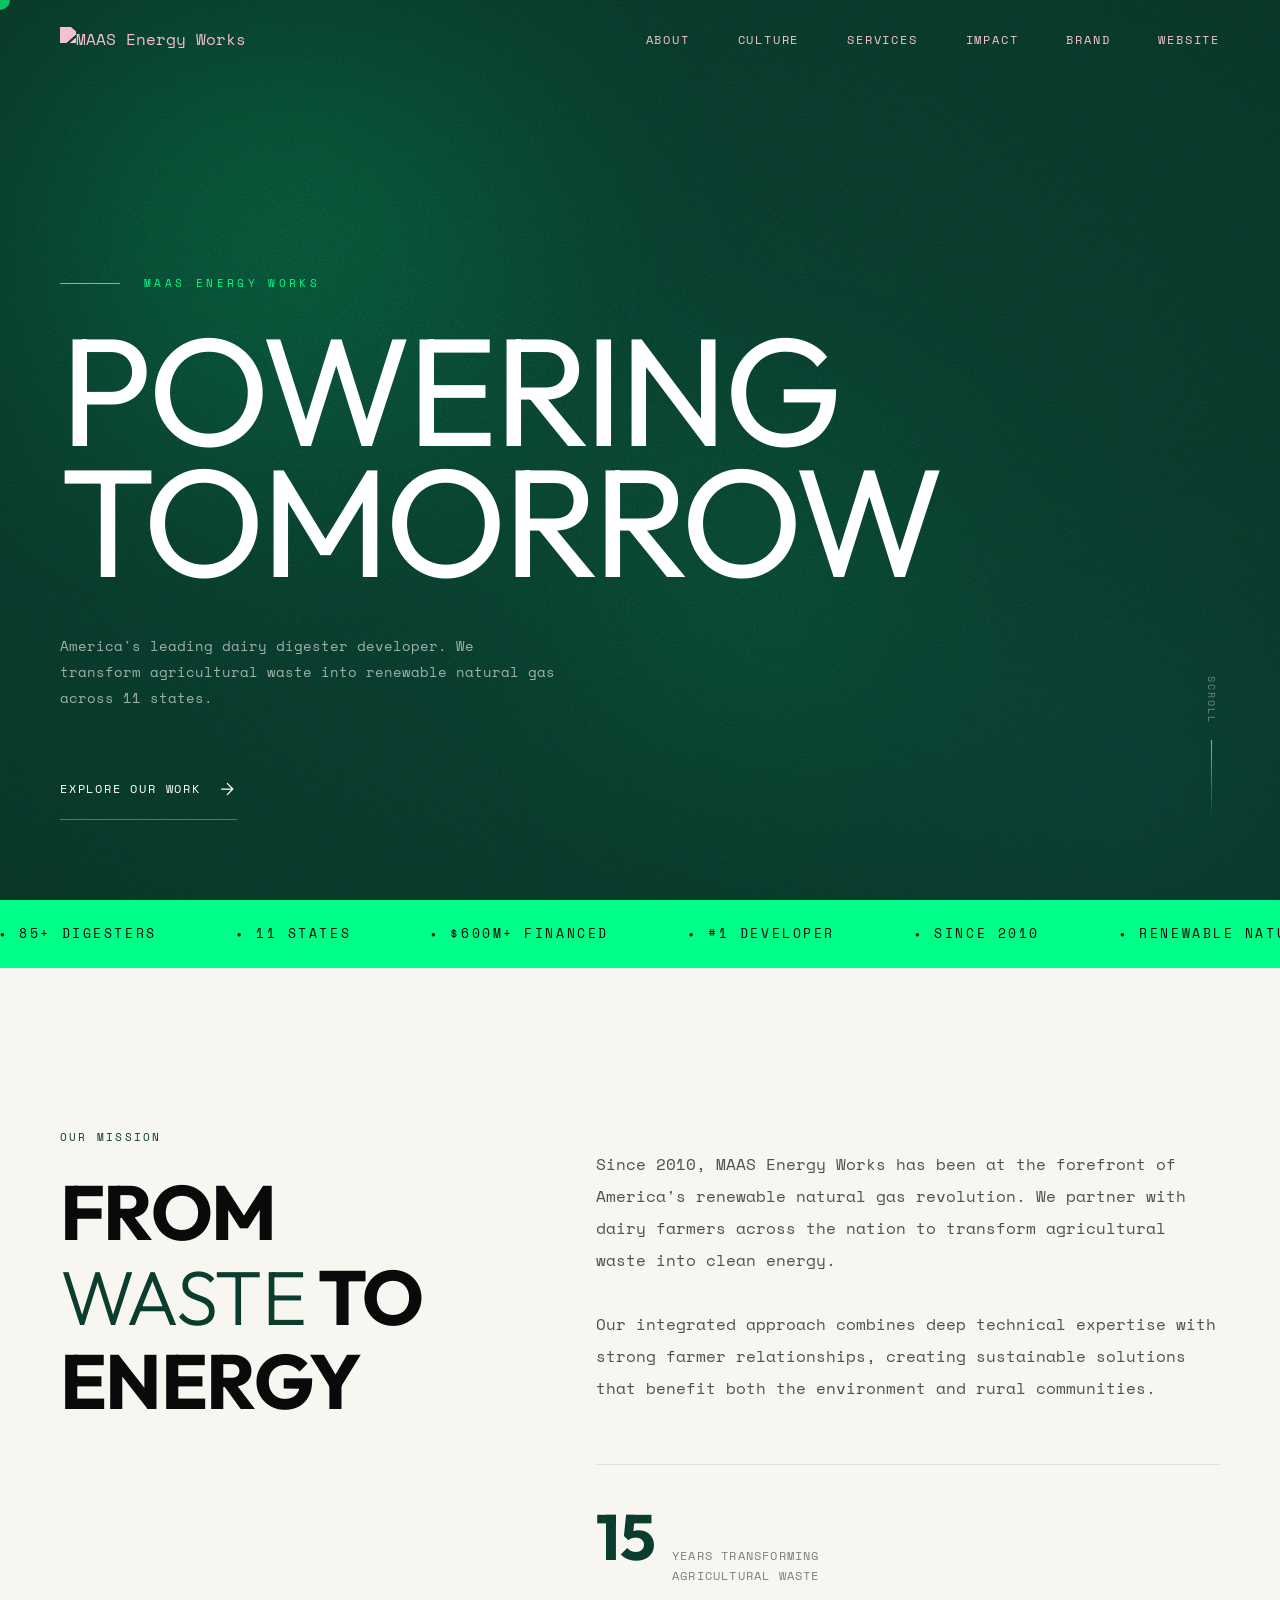
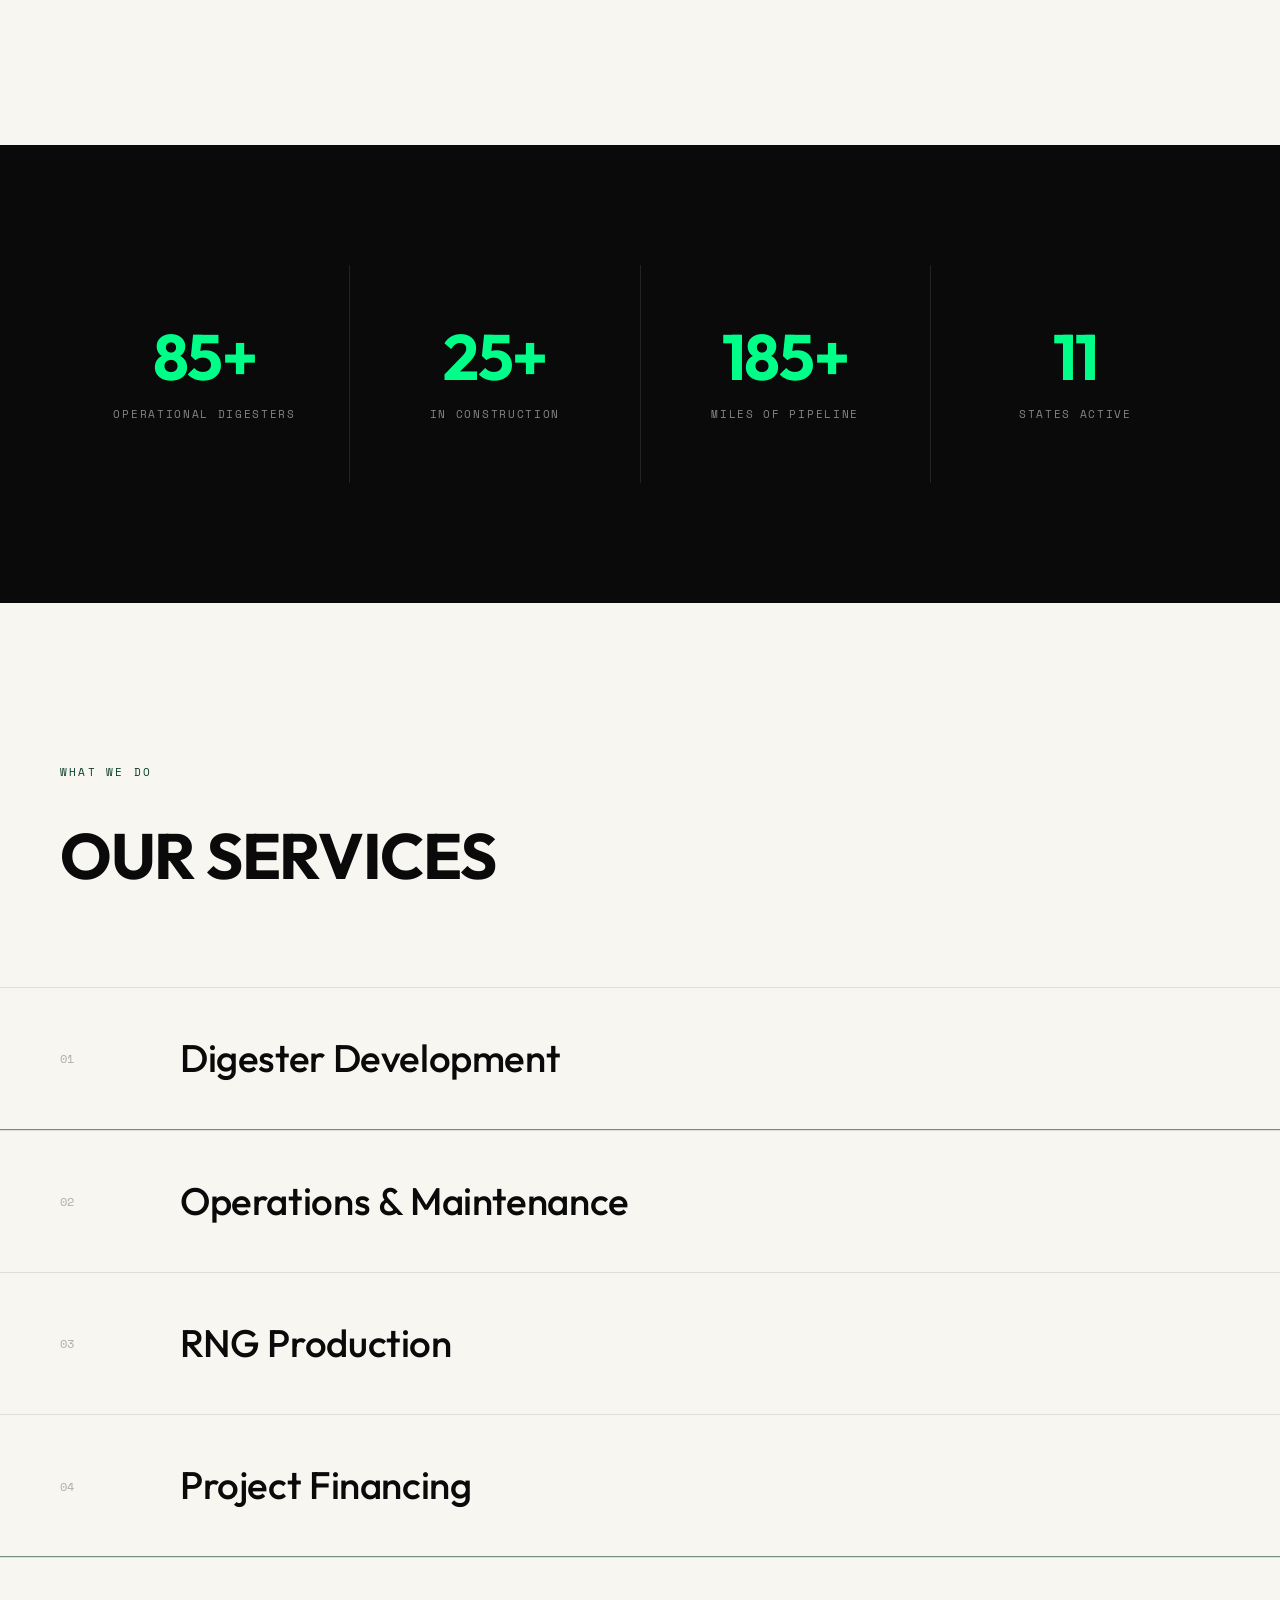
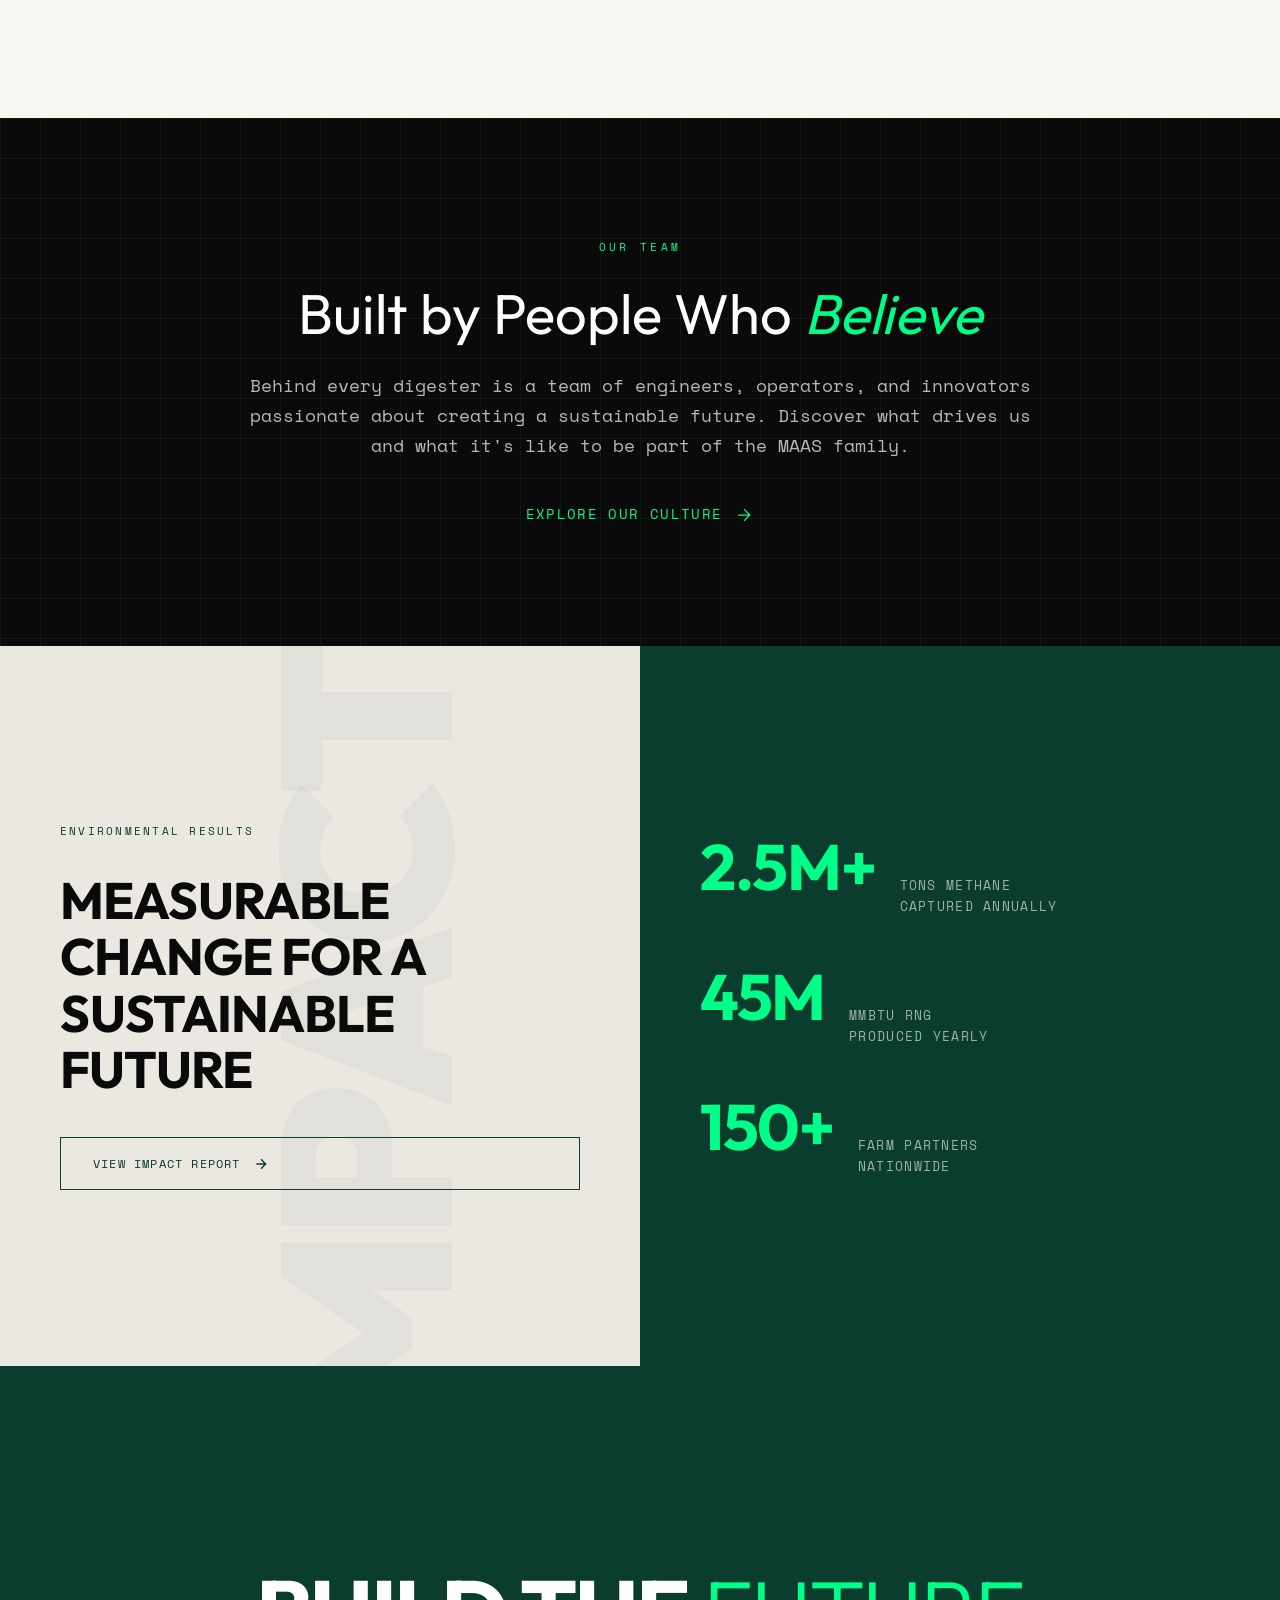
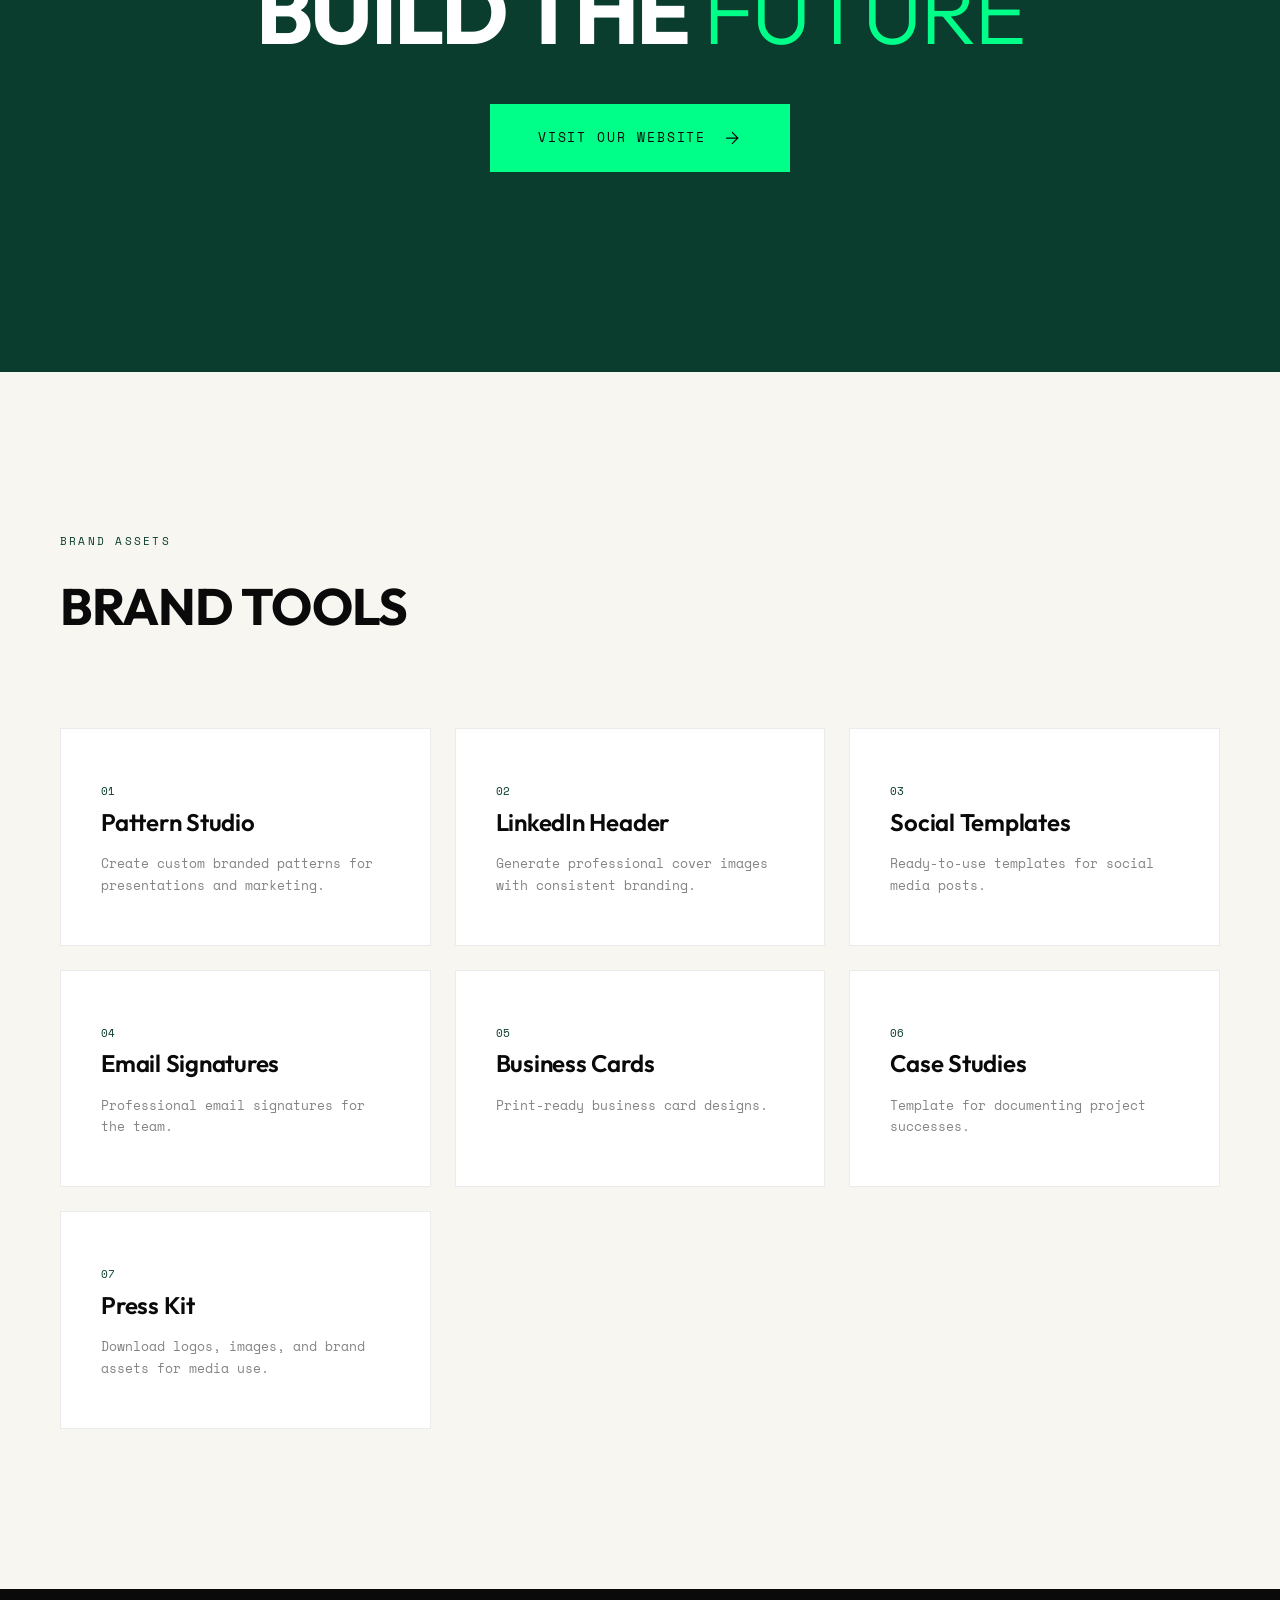
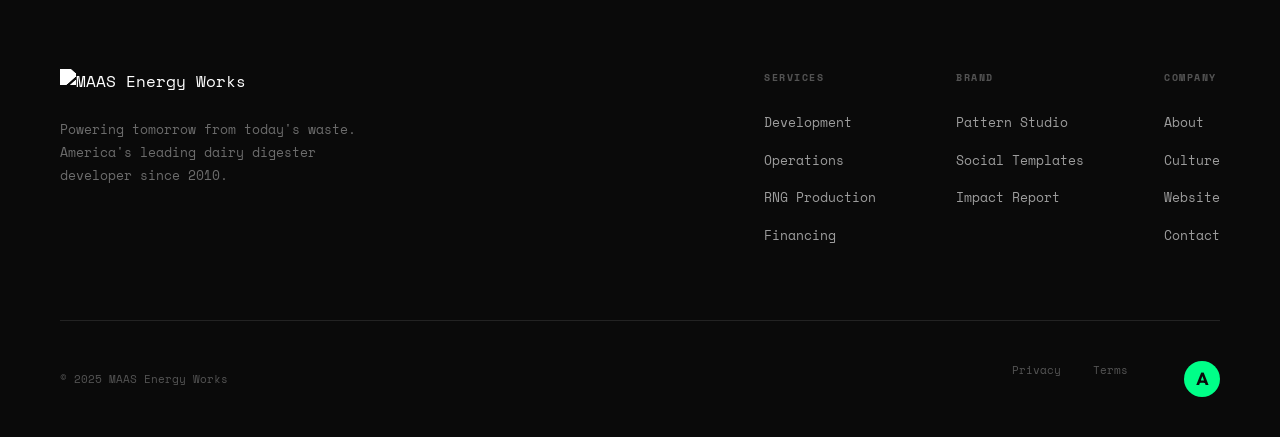
==== commit be16eb0e: "Update impact report button to link to redesigned page Changed from modal-opening button to direct l" ====
--- a/maas-energy-brand/index.html
+++ b/maas-energy-brand/index.html
@@ -1732,12 +1732,12 @@
             <span class="impact-ghost">IMPACT</span>
             <p class="impact-label">Environmental Results</p>
             <h2 class="impact-title">Measurable change for a sustainable future</h2>
-            <button class="impact-button" id="openImpactReport">
+            <a href="maas-impact-report-2025.html" class="impact-button">
                 View Impact Report
                 <svg width="16" height="16" viewBox="0 0 24 24" fill="none" stroke="currentColor" stroke-width="2">
                     <path d="M5 12h14M12 5l7 7-7 7"/>
                 </svg>
-            </button>
+            </a>
         </div>
         <div class="impact-right">
             <div class="impact-stats">
